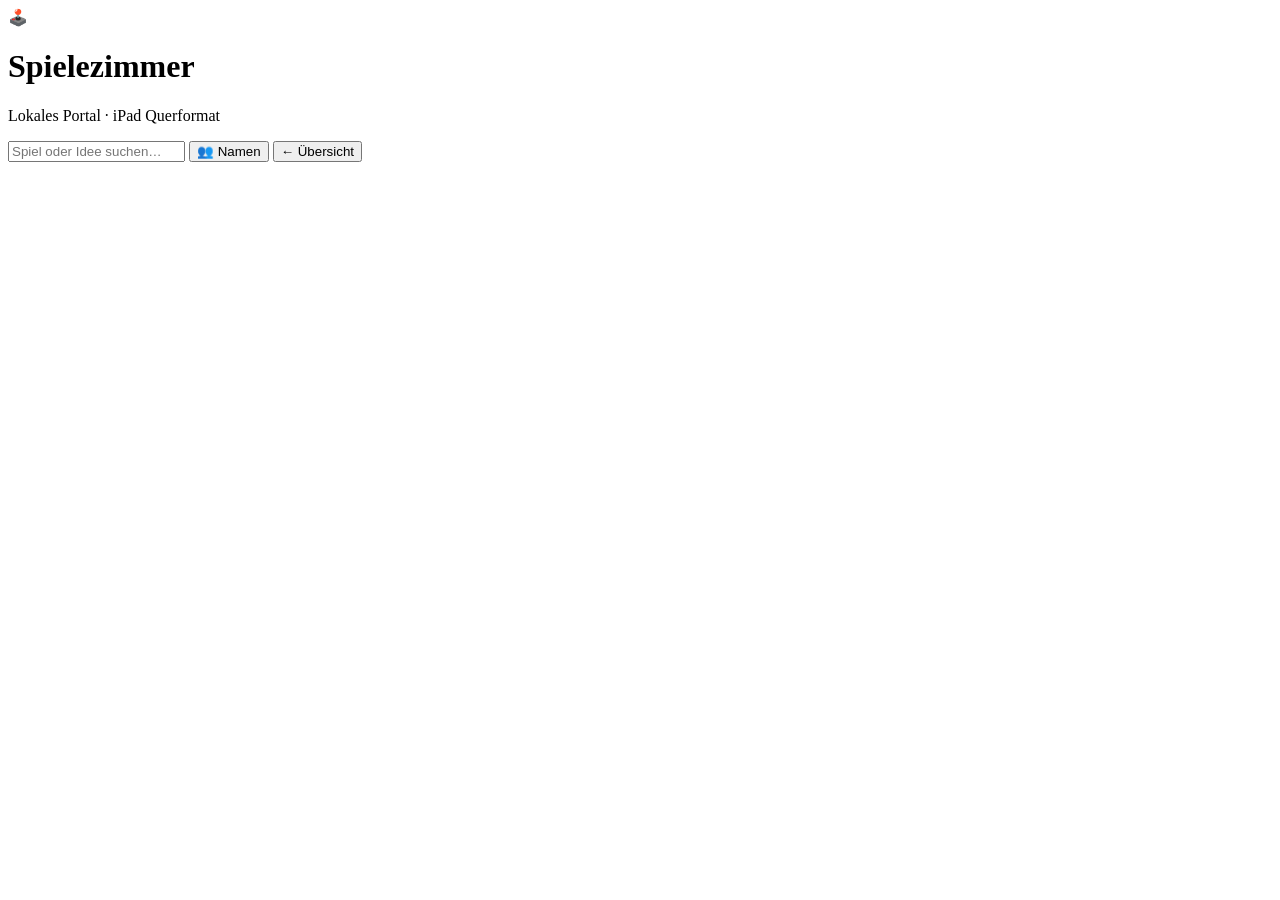
==== index.html @ 8e71883d "Add initial HTML structure for Spielezimmer" ====
<!DOCTYPE html>
<html lang="de">
<head>
  <meta charset="UTF-8" />
  <meta name="viewport" content="width=device-width, initial-scale=1.0, maximum-scale=1.0, user-scalable=no" />
  <meta name="apple-mobile-web-app-capable" content="yes" />
  <title>Spielezimmer</title>
  <link rel="stylesheet" href="css/shell.css?v=5" />
  <link rel="stylesheet" href="css/games.css?v=5" />
</head>
<body>
  <div id="portal" class="sz-portal">
    <header class="sz-topbar">
      <div class="sz-brand">
        <span class="sz-logo">🕹️</span>
        <div>
          <h1>Spielezimmer</h1>
          <p class="sz-sub">Lokales Portal · iPad Querformat</p>
        </div>
      </div>

      <div class="sz-controls">
        <input id="sz-search" class="sz-search" type="search" placeholder="Spiel oder Idee suchen…" autocomplete="off" />
        <button id="sz-players-btn" class="sz-btn sz-btn-ghost" type="button">👥 Namen</button>
        <button id="sz-back-btn" class="sz-btn sz-btn-primary hidden" type="button">← Übersicht</button>
      </div>
    </header>

    <nav id="sz-cats" class="sz-cats" aria-label="Kategorien"></nav>

    <main id="sz-main" class="sz-main">
      <section id="sz-grid" class="sz-grid"></section>
      <section id="sz-stage" class="sz-stage hidden"></section>
    </main>
  </div>

  <dialog id="sz-names-dialog" class="sz-dialog">
    <form method="dialog" class="sz-dialog-box">
      <h2>Mitspieler & Namen</h2>
      <label class="sz-field">
        <span>Spieler 1</span>
        <input id="sz-p1" type="text" maxlength="20" />
      </label>
      <label class="sz-field">
        <span>Spieler 2</span>
        <input id="sz-p2" type="text" maxlength="20" />
      </label>
      <label class="sz-field">
        <span>Gruppenliste (kommagetrennt, z. B. für das Orakel)</span>
        <textarea id="sz-group" rows="3" placeholder="Name 1, Name 2, Name 3, Name 4"></textarea>
      </label>
      <div class="sz-dialog-actions">
        <button id="sz-names-save" class="sz-btn sz-btn-primary" value="save">Speichern</button>
        <button class="sz-btn sz-btn-ghost" value="cancel">Schließen</button>
      </div>
    </form>
  </dialog>

  <script src="js/core.js?v=5"></script>
  <script src="js/shell.js?v=5"></script>
  <script src="js/games.js?v=5"></script>
</body>
</html>
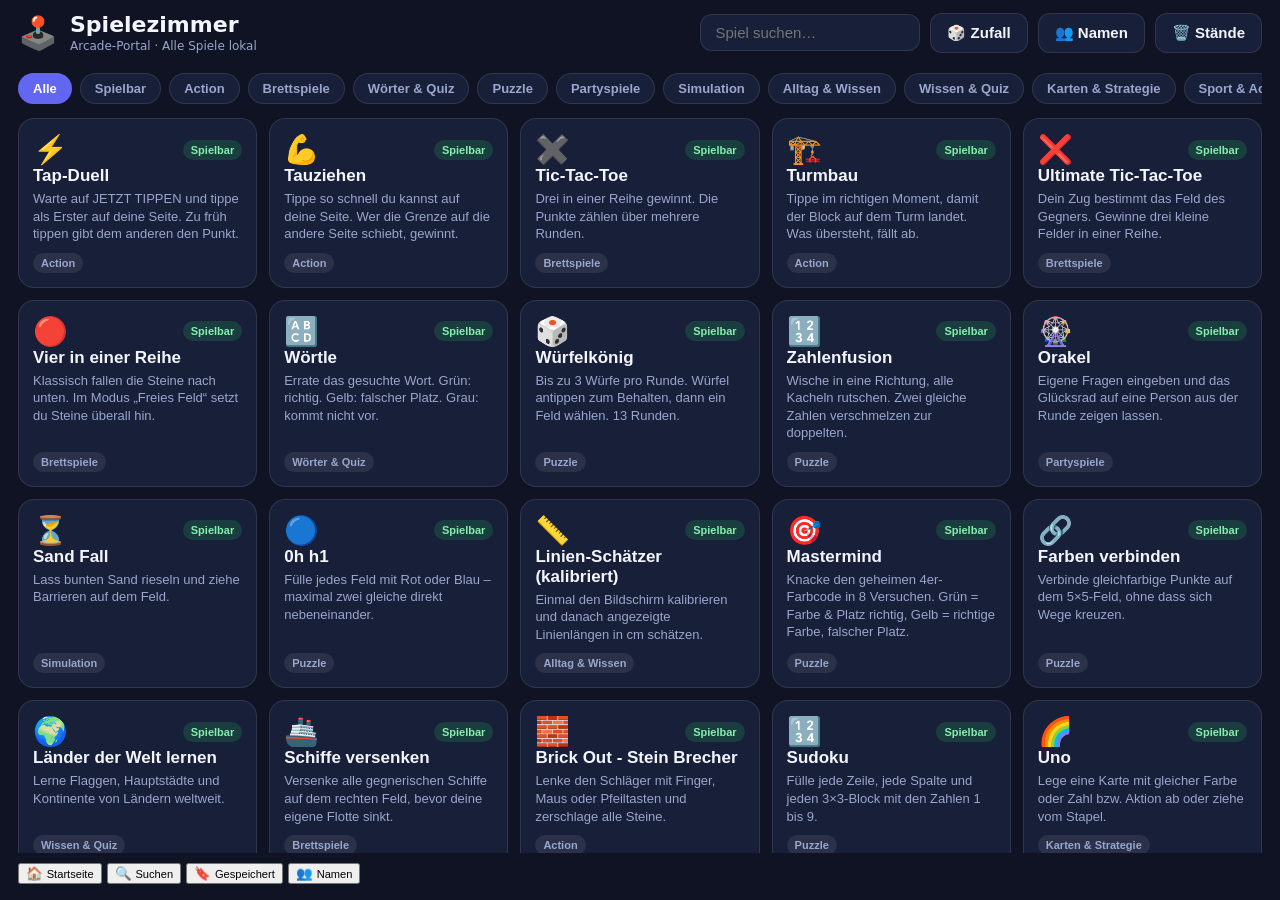
==== commit 2b476edc: "Update stylesheet and script version numbers" ====
--- a/index.html
+++ b/index.html
@@ -5,8 +5,8 @@
   <meta name="viewport" content="width=device-width, initial-scale=1.0, maximum-scale=1.0, user-scalable=no" />
   <meta name="apple-mobile-web-app-capable" content="yes" />
   <title>Spielezimmer</title>
-  <link rel="stylesheet" href="css/shell.css?v=5" />
-  <link rel="stylesheet" href="css/games.css?v=5" />
+  <link rel="stylesheet" href="css/shell.css?v=16" />
+  <link rel="stylesheet" href="css/games.css?v=16" />
 </head>
 <body>
   <div id="portal" class="sz-portal">
@@ -15,23 +15,45 @@
         <span class="sz-logo">🕹️</span>
         <div>
           <h1>Spielezimmer</h1>
-          <p class="sz-sub">Lokales Portal · iPad Querformat</p>
+          <p class="sz-sub">Arcade-Portal · Alle Spiele lokal</p>
         </div>
       </div>
 
       <div class="sz-controls">
-        <input id="sz-search" class="sz-search" type="search" placeholder="Spiel oder Idee suchen…" autocomplete="off" />
+        <input id="sz-search" class="sz-search" type="search" placeholder="Spiel suchen…" autocomplete="off" />
+        <button id="sz-random-btn" class="sz-btn sz-btn-ghost" type="button" title="Zufälliges Spiel starten">🎲 Zufall</button>
         <button id="sz-players-btn" class="sz-btn sz-btn-ghost" type="button">👥 Namen</button>
-        <button id="sz-back-btn" class="sz-btn sz-btn-primary hidden" type="button">← Übersicht</button>
+        <button id="sz-reset-saves-btn" class="sz-btn sz-btn-ghost" type="button" title="Gespeicherte Spielstände löschen">🗑️ Stände</button>
+        <button id="sz-back-btn" class="sz-btn sz-btn-primary hidden" type="button">← Startseite</button>
       </div>
     </header>
 
+    <section id="sz-banners" class="sz-banners" aria-label="Schnellfilter"></section>
     <nav id="sz-cats" class="sz-cats" aria-label="Kategorien"></nav>
 
     <main id="sz-main" class="sz-main">
       <section id="sz-grid" class="sz-grid"></section>
       <section id="sz-stage" class="sz-stage hidden"></section>
     </main>
+
+    <nav class="sz-bottom-nav" aria-label="Mobile Navigation">
+      <button id="sz-nav-home" class="sz-nav-item active" type="button">
+        <span>🏠</span>
+        <small>Startseite</small>
+      </button>
+      <button id="sz-nav-search" class="sz-nav-item" type="button">
+        <span>🔍</span>
+        <small>Suchen</small>
+      </button>
+      <button id="sz-nav-saved" class="sz-nav-item" type="button">
+        <span>🔖</span>
+        <small>Gespeichert</small>
+      </button>
+      <button id="sz-nav-players" class="sz-nav-item" type="button">
+        <span>👥</span>
+        <small>Namen</small>
+      </button>
+    </nav>
   </div>
 
   <dialog id="sz-names-dialog" class="sz-dialog">
@@ -46,8 +68,8 @@
         <input id="sz-p2" type="text" maxlength="20" />
       </label>
       <label class="sz-field">
-        <span>Gruppenliste (kommagetrennt, z. B. für das Orakel)</span>
-        <textarea id="sz-group" rows="3" placeholder="Name 1, Name 2, Name 3, Name 4"></textarea>
+        <span>Gruppenliste (kommagetrennt, z. B. für 2–4P-Partyspiele)</span>
+        <textarea id="sz-group" rows="3" placeholder="Spieler 1, Spieler 2, Spieler 3, Spieler 4"></textarea>
       </label>
       <div class="sz-dialog-actions">
         <button id="sz-names-save" class="sz-btn sz-btn-primary" value="save">Speichern</button>
@@ -56,8 +78,8 @@
     </form>
   </dialog>
 
-  <script src="js/core.js?v=5"></script>
-  <script src="js/shell.js?v=5"></script>
-  <script src="js/games.js?v=5"></script>
+  <script src="js/core.js?v=16"></script>
+  <script src="js/shell.js?v=16"></script>
+  <script src="js/games.js?v=16"></script>
 </body>
 </html>
--- a/css/shell.css
+++ b/css/shell.css
@@ -0,0 +1,299 @@
+:root {
+  --sz-bg: #0f1324;
+  --sz-surface: #181f38;
+  --sz-surface-2: #222b4d;
+  --sz-text: #f3f6ff;
+  --sz-muted: #9aa6cc;
+  --sz-accent: #6366f1;
+  --sz-accent-2: #22c55e;
+  --sz-border: rgba(255, 255, 255, 0.1);
+  --sz-p0: #ef4444;
+  --sz-p1: #3b82f6;
+  --sz-radius: 16px;
+}
+
+* {
+  box-sizing: border-box;
+  -webkit-tap-highlight-color: transparent;
+}
+
+html, body {
+  margin: 0;
+  padding: 0;
+  width: 100%;
+  height: 100%;
+  background: var(--sz-bg);
+  color: var(--sz-text);
+  font-family: ui-rounded, system-ui, -apple-system, BlinkMacSystemFont, "Segoe UI", sans-serif;
+  overscroll-behavior: none;
+  user-select: none;
+}
+
+.hidden {
+  display: none !important;
+}
+
+.sz-portal {
+  display: flex;
+  flex-direction: column;
+  height: 100dvh;
+  max-width: 1400px;
+  margin: 0 auto;
+  padding: 12px 18px 16px;
+  gap: 10px;
+}
+
+.sz-topbar {
+  display: flex;
+  align-items: center;
+  justify-content: space-between;
+  gap: 12px;
+  flex-wrap: wrap;
+}
+
+.sz-brand {
+  display: flex;
+  align-items: center;
+  gap: 12px;
+}
+
+.sz-logo {
+  font-size: 32px;
+  line-height: 1;
+}
+
+.sz-brand h1 {
+  margin: 0;
+  font-size: 22px;
+  font-weight: 800;
+}
+
+.sz-sub {
+  margin: 2px 0 0;
+  font-size: 12px;
+  color: var(--sz-muted);
+}
+
+.sz-controls {
+  display: flex;
+  align-items: center;
+  gap: 10px;
+  flex-wrap: wrap;
+}
+
+.sz-search {
+  background: var(--sz-surface);
+  color: var(--sz-text);
+  border: 1px solid var(--sz-border);
+  border-radius: 12px;
+  padding: 9px 14px;
+  font-size: 15px;
+  min-width: 220px;
+}
+
+.sz-btn {
+  border: 0;
+  border-radius: 12px;
+  padding: 10px 16px;
+  font-size: 15px;
+  font-weight: 700;
+  cursor: pointer;
+  color: var(--sz-text);
+  background: var(--sz-surface-2);
+  transition: transform 0.1s ease, opacity 0.15s ease;
+}
+
+.sz-btn:active {
+  transform: scale(0.97);
+}
+
+.sz-btn-primary {
+  background: var(--sz-accent);
+}
+
+.sz-btn-ghost {
+  background: var(--sz-surface);
+  border: 1px solid var(--sz-border);
+}
+
+.sz-cats {
+  display: flex;
+  gap: 8px;
+  overflow-x: auto;
+  padding-bottom: 4px;
+}
+
+.sz-chip {
+  border: 1px solid var(--sz-border);
+  background: var(--sz-surface);
+  color: var(--sz-muted);
+  border-radius: 999px;
+  padding: 7px 14px;
+  font-size: 13px;
+  font-weight: 700;
+  white-space: nowrap;
+  cursor: pointer;
+}
+
+.sz-chip.active {
+  background: var(--sz-accent);
+  color: #fff;
+  border-color: transparent;
+}
+
+.sz-main {
+  flex: 1;
+  min-height: 0;
+  overflow: auto;
+}
+
+.sz-grid {
+  display: grid;
+  grid-template-columns: repeat(auto-fill, minmax(220px, 1fr));
+  gap: 12px;
+  padding-bottom: 24px;
+}
+
+.sz-card {
+  display: flex;
+  flex-direction: column;
+  justify-content: space-between;
+  gap: 10px;
+  background: var(--sz-surface);
+  border: 1px solid var(--sz-border);
+  border-radius: var(--sz-radius);
+  padding: 14px;
+  text-align: left;
+  cursor: pointer;
+  color: inherit;
+  transition: transform 0.12s ease, border-color 0.15s ease;
+}
+
+.sz-card:active {
+  transform: scale(0.98);
+}
+
+.sz-card-top {
+  display: flex;
+  align-items: center;
+  justify-content: space-between;
+  gap: 8px;
+}
+
+.sz-card-icon {
+  font-size: 28px;
+}
+
+.sz-badge {
+  font-size: 11px;
+  font-weight: 700;
+  padding: 4px 8px;
+  border-radius: 999px;
+  background: rgba(255, 255, 255, 0.08);
+  color: var(--sz-muted);
+}
+
+.sz-badge-ready {
+  background: rgba(34, 197, 94, 0.18);
+  color: #86efac;
+}
+
+.sz-card-title {
+  margin: 0;
+  font-size: 17px;
+  font-weight: 800;
+}
+
+.sz-card-desc {
+  margin: 4px 0 0;
+  font-size: 13px;
+  color: var(--sz-muted);
+  line-height: 1.35;
+}
+
+.sz-stage {
+  height: 100%;
+  display: flex;
+  flex-direction: column;
+  gap: 10px;
+}
+
+.sz-game-bar {
+  display: flex;
+  align-items: center;
+  justify-content: space-between;
+  gap: 12px;
+  background: var(--sz-surface);
+  border: 1px solid var(--sz-border);
+  border-radius: 14px;
+  padding: 10px 14px;
+  font-weight: 700;
+}
+
+.sz-game-body {
+  flex: 1;
+  min-height: 0;
+  display: flex;
+  align-items: center;
+  justify-content: center;
+  background: var(--sz-surface);
+  border: 1px solid var(--sz-border);
+  border-radius: var(--sz-radius);
+  padding: 14px;
+  overflow: auto;
+}
+
+.sz-dialog {
+  border: 0;
+  border-radius: 18px;
+  background: transparent;
+  padding: 0;
+  color: var(--sz-text);
+  max-width: 440px;
+  width: 92vw;
+}
+
+.sz-dialog::backdrop {
+  background: rgba(5, 8, 20, 0.72);
+}
+
+.sz-dialog-box {
+  background: var(--sz-surface);
+  border: 1px solid var(--sz-border);
+  border-radius: 18px;
+  padding: 20px;
+  display: flex;
+  flex-direction: column;
+  gap: 12px;
+}
+
+.sz-dialog-box h2 {
+  margin: 0;
+  font-size: 19px;
+}
+
+.sz-field {
+  display: flex;
+  flex-direction: column;
+  gap: 6px;
+  font-size: 13px;
+  color: var(--sz-muted);
+}
+
+.sz-field input,
+.sz-field textarea {
+  background: var(--sz-bg);
+  color: var(--sz-text);
+  border: 1px solid var(--sz-border);
+  border-radius: 10px;
+  padding: 9px 12px;
+  font-size: 15px;
+  font-family: inherit;
+}
+
+.sz-dialog-actions {
+  display: flex;
+  justify-content: flex-end;
+  gap: 10px;
+  margin-top: 6px;
+}
--- a/css/games.css
+++ b/css/games.css
@@ -0,0 +1,505 @@
+/* Optionen-Leiste innerhalb eines Moduls */
+.sz-opts {
+  display: flex;
+  flex-wrap: wrap;
+  gap: 8px 14px;
+  align-items: center;
+  justify-content: center;
+  margin-bottom: 10px;
+}
+.sz-opt-group {
+  display: inline-flex;
+  align-items: center;
+  gap: 6px;
+  background: var(--sz-surface-2);
+  border: 1px solid var(--sz-border);
+  border-radius: 10px;
+  padding: 5px 10px;
+  font-size: 13px;
+}
+.sz-opt-group select {
+  background: var(--sz-bg);
+  color: var(--sz-text);
+  border: 1px solid var(--sz-border);
+  border-radius: 8px;
+  padding: 4px 8px;
+  font-size: 13px;
+  font-weight: 700;
+}
+
+/* Duel / Tap-Duell / Tauziehen */
+.sz-duel {
+  display: flex;
+  width: 100%;
+  height: 100%;
+  min-height: 290px;
+  border-radius: 14px;
+  overflow: hidden;
+  gap: 6px;
+  touch-action: manipulation;
+}
+.sz-duel.v {
+  flex-direction: column;
+}
+.sz-zone {
+  flex: 1 1 0;
+  border: 0;
+  color: #fff;
+  display: flex;
+  flex-direction: column;
+  align-items: center;
+  justify-content: center;
+  gap: 8px;
+  cursor: pointer;
+  font-family: inherit;
+  transition: flex-basis 0.06s linear;
+  padding: 12px;
+}
+.sz-zone .sz-big {
+  font-size: clamp(34px, 7vw, 64px);
+  font-weight: 900;
+  line-height: 1.05;
+}
+
+/* Tic-Tac-Toe */
+.sz-tt {
+  display: grid;
+  grid-template-columns: repeat(3, 1fr);
+  gap: 8px;
+  width: min(100%, 420px);
+  margin: 0 auto;
+}
+.sz-tc {
+  aspect-ratio: 1;
+  background: var(--sz-surface-2);
+  border: 1px solid var(--sz-border);
+  border-radius: 16px;
+  font-size: clamp(36px, 8vw, 72px);
+  font-weight: 900;
+  padding: 0;
+  line-height: 1;
+  cursor: pointer;
+}
+.sz-tc.win {
+  background: #eab308;
+  color: #111827 !important;
+}
+
+/* Turmbau */
+.sz-stack-cv {
+  max-width: 100%;
+  max-height: 100%;
+  border-radius: 12px;
+  touch-action: none;
+  background: #0f172a;
+}
+
+/* Ultimate Tic-Tac-Toe */
+.sz-ut {
+  display: grid;
+  grid-template-columns: repeat(3, 1fr);
+  gap: 10px;
+  width: min(100%, 520px);
+  margin: 0 auto;
+}
+.sz-sb {
+  aspect-ratio: 1;
+  display: grid;
+  grid-template-columns: repeat(3, 1fr);
+  gap: 3px;
+  padding: 5px;
+  border-radius: 12px;
+  background: var(--sz-surface-2);
+  border: 2px solid transparent;
+}
+.sz-sb.act {
+  border-color: #38bdf8;
+}
+.sz-sb em {
+  grid-column: 1 / -1;
+  display: grid;
+  place-items: center;
+  font-style: normal;
+  font-size: clamp(36px, 7vw, 64px);
+  font-weight: 900;
+}
+.sz-uc {
+  border: 0;
+  border-radius: 6px;
+  background: rgba(255, 255, 255, 0.08);
+  font-size: clamp(14px, 2.5vw, 22px);
+  font-weight: 800;
+  cursor: pointer;
+  padding: 0;
+}
+
+/* Vier in einer Reihe */
+.sz-c4 {
+  position: relative;
+  display: flex;
+  gap: 6px;
+  background: #2563eb;
+  padding: 10px;
+  border-radius: 16px;
+  width: min(100%, 500px);
+  aspect-ratio: 7 / 6;
+  margin: 0 auto;
+  overflow: hidden;
+}
+.sz-col {
+  flex: 1;
+  display: flex;
+  flex-direction: column;
+  gap: 6px;
+  background: none;
+  border: 0;
+  padding: 0;
+  cursor: pointer;
+}
+.sz-cell {
+  flex: 1;
+  width: 100%;
+  border-radius: 50%;
+  background: var(--sz-bg);
+  display: block;
+}
+
+/* Wörtle */
+.sz-wg {
+  display: grid;
+  gap: 6px;
+  margin: 6px 0;
+}
+.sz-wr {
+  display: flex;
+  gap: 6px;
+  justify-content: center;
+}
+.sz-wc {
+  width: clamp(36px, 6vw, 52px);
+  height: clamp(36px, 6vw, 52px);
+  display: grid;
+  place-items: center;
+  border: 2px solid var(--sz-border);
+  border-radius: 8px;
+  font-size: clamp(18px, 3vw, 26px);
+  font-weight: 900;
+}
+.sz-wc.g, .sz-wkb.g { background: #22a55b; border-color: #22a55b; color: #fff; }
+.sz-wc.y, .sz-wkb.y { background: #c99a14; border-color: #c99a14; color: #fff; }
+.sz-wc.a, .sz-wkb.a { background: #3b3558; border-color: #3b3558; color: #cbd5e1; }
+.sz-wk {
+  display: grid;
+  gap: 6px;
+  margin-top: 8px;
+}
+.sz-wkb {
+  min-width: clamp(28px, 5.5vw, 42px);
+  height: 42px;
+  background: #2c2455;
+  color: #fff;
+  border: 0;
+  border-radius: 8px;
+  padding: 0 6px;
+  font-weight: 800;
+  cursor: pointer;
+}
+.sz-wc.flip {
+  animation: sz-wflip 0.5s ease both;
+}
+@keyframes sz-wflip {
+  0% { transform: rotateX(90deg); }
+  100% { transform: none; }
+}
+
+/* Würfelkönig */
+.sz-kn {
+  display: grid;
+  grid-template-columns: minmax(220px, 1fr) minmax(260px, 1.4fr);
+  gap: 16px;
+  width: 100%;
+  max-width: 860px;
+  align-items: start;
+}
+.sz-kd {
+  display: flex;
+  flex-direction: column;
+  align-items: center;
+  gap: 10px;
+  background: var(--sz-surface-2);
+  padding: 14px;
+  border-radius: 14px;
+}
+.sz-dice {
+  display: flex;
+  gap: 8px;
+  flex-wrap: wrap;
+  justify-content: center;
+}
+.sz-dc {
+  width: 50px;
+  height: 50px;
+  border-radius: 12px;
+  border: 2px solid transparent;
+  background: #fff;
+  color: #111827;
+  font-size: 32px;
+  line-height: 1;
+  cursor: pointer;
+  display: grid;
+  place-items: center;
+}
+.sz-dc.h {
+  border-color: #22c55e;
+  background: #dcfce7;
+}
+.sz-dc.roll {
+  animation: sz-droll 0.12s linear infinite;
+}
+@keyframes sz-droll {
+  0% { transform: rotate(-14deg) translateY(-4px); }
+  50% { transform: rotate(12deg) translateY(3px); }
+  100% { transform: rotate(-14deg) translateY(-4px); }
+}
+.sz-kt {
+  width: 100%;
+  border-collapse: collapse;
+  font-size: 13px;
+}
+.sz-kt th, .sz-kt td {
+  border: 1px solid var(--sz-border);
+  padding: 6px 8px;
+  text-align: center;
+}
+.sz-kt td:first-child {
+  text-align: left;
+  font-weight: 600;
+}
+.sz-kt td.pk {
+  background: rgba(99, 102, 241, 0.25);
+  cursor: pointer;
+  font-weight: 800;
+}
+
+/* Zahlenfusion */
+.sz-g48 {
+  position: relative;
+  display: grid;
+  width: min(100%, 400px);
+  aspect-ratio: 1;
+  background: #2a2358;
+  border-radius: 14px;
+  margin: 0 auto;
+  touch-action: none;
+}
+.sz-tb {
+  margin: 4px;
+  background: #3a3070;
+  border-radius: 10px;
+}
+.sz-tl {
+  position: absolute;
+  left: 0;
+  top: 0;
+  transition: transform 0.12s ease;
+  pointer-events: none;
+}
+.sz-tl i {
+  position: absolute;
+  inset: 4px;
+  border-radius: 10px;
+  display: grid;
+  place-items: center;
+  font-style: normal;
+  font-weight: 900;
+}
+.sz-tl.new i, .sz-tl.mg i {
+  animation: sz-pop2 0.2s ease;
+}
+@keyframes sz-pop2 {
+  from { transform: scale(0.5); }
+  60% { transform: scale(1.12); }
+}
+
+/* Mastermind */
+.sz-mm {
+  display: flex;
+  flex-direction: column;
+  gap: 12px;
+  width: 100%;
+  max-width: 520px;
+}
+.sz-mm-row {
+  display: flex;
+  align-items: center;
+  justify-content: space-between;
+  gap: 10px;
+  background: var(--sz-surface-2);
+  padding: 8px 12px;
+  border-radius: 12px;
+}
+.sz-mm-pegs {
+  display: flex;
+  gap: 8px;
+}
+.sz-peg {
+  width: 34px;
+  height: 34px;
+  border-radius: 50%;
+  border: 2px solid rgba(255, 255, 255, 0.2);
+  background: var(--sz-bg);
+  cursor: pointer;
+}
+.sz-mm-hints {
+  display: grid;
+  grid-template-columns: repeat(2, 12px);
+  gap: 5px;
+}
+.sz-hint-dot {
+  width: 12px;
+  height: 12px;
+  border-radius: 50%;
+  background: rgba(255, 255, 255, 0.14);
+}
+.sz-hint-dot.exact { background: #22c55e; }
+.sz-hint-dot.near { background: #eab308; }
+
+/* Farben verbinden */
+.sz-fn-grid {
+  display: grid;
+  grid-template-columns: repeat(5, 56px);
+  gap: 6px;
+  touch-action: none;
+}
+.sz-fn-cell {
+  width: 56px;
+  height: 56px;
+  border-radius: 12px;
+  background: var(--sz-surface-2);
+  border: 2px solid var(--sz-border);
+  display: grid;
+  place-items: center;
+  cursor: pointer;
+}
+.sz-fn-dot {
+  width: 28px;
+  height: 28px;
+  border-radius: 50%;
+}
+
+/* Schiffe versenken */
+.sz-bs-wrap {
+  display: grid;
+  grid-template-columns: repeat(2, minmax(220px, 1fr));
+  gap: 18px;
+  width: 100%;
+  max-width: 760px;
+}
+.sz-bs-grid {
+  display: grid;
+  grid-template-columns: repeat(6, 1fr);
+  gap: 5px;
+  aspect-ratio: 1;
+}
+.sz-bs-cell {
+  border: 1px solid var(--sz-border);
+  border-radius: 8px;
+  background: #132238;
+  color: #fff;
+  font-weight: 800;
+  font-size: 15px;
+  cursor: pointer;
+}
+.sz-bs-cell.ship { background: #334155; }
+.sz-bs-cell.hit { background: #dc2626; }
+.sz-bs-cell.miss { background: #1e293b; color: #64748b; }
+
+/* Brick Out - Stein Brecher */
+.sz-brk-cv {
+  max-width: 100%;
+  max-height: 100%;
+  border-radius: 12px;
+  touch-action: none;
+  background: #0b1120;
+}
+
+/* Sudoku */
+.sz-sd-wrap {
+  display: flex;
+  flex-direction: column;
+  align-items: center;
+  gap: 12px;
+}
+.sz-sd-grid {
+  display: grid;
+  grid-template-columns: repeat(9, minmax(30px, 42px));
+  gap: 3px;
+  background: var(--sz-border);
+  padding: 6px;
+  border-radius: 12px;
+}
+.sz-sd-cell {
+  aspect-ratio: 1;
+  border: 0;
+  border-radius: 6px;
+  background: var(--sz-surface-2);
+  color: var(--sz-text);
+  font-size: 17px;
+  font-weight: 800;
+  cursor: pointer;
+  padding: 0;
+}
+.sz-sd-cell.fixed {
+  background: #2b365e;
+  color: #cbd5e1;
+}
+.sz-sd-cell.sel {
+  outline: 2px solid #38bdf8;
+}
+.sz-sd-cell.bad {
+  background: rgba(239, 68, 68, 0.28);
+}
+.sz-sd-numpad {
+  display: flex;
+  gap: 6px;
+  flex-wrap: wrap;
+  justify-content: center;
+}
+
+/* Uno */
+.sz-uno {
+  display: flex;
+  flex-direction: column;
+  align-items: center;
+  gap: 14px;
+  width: 100%;
+  max-width: 720px;
+}
+.sz-uno-table {
+  display: flex;
+  align-items: center;
+  justify-content: center;
+  gap: 24px;
+  flex-wrap: wrap;
+}
+.sz-uno-card {
+  min-width: 68px;
+  height: 98px;
+  border-radius: 12px;
+  border: 2px solid rgba(255, 255, 255, 0.35);
+  color: #fff;
+  font-weight: 900;
+  font-size: 18px;
+  display: flex;
+  flex-direction: column;
+  align-items: center;
+  justify-content: center;
+  padding: 6px;
+  cursor: pointer;
+}
+.sz-uno-hand {
+  display: flex;
+  gap: 8px;
+  flex-wrap: wrap;
+  justify-content: center;
+}
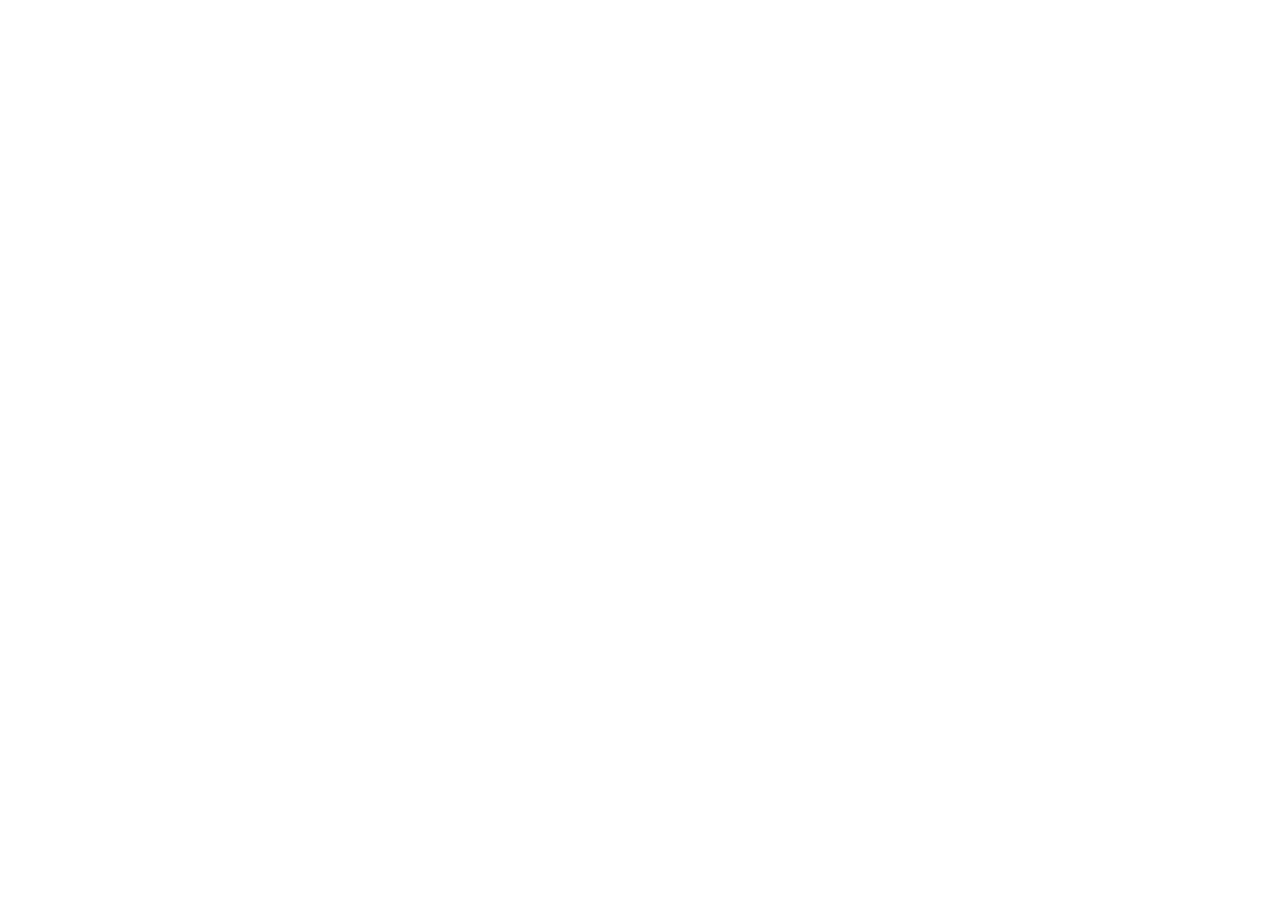
==== commit 6f7a58d9: "Refactor index.html for improved standards Updated HTML structure and meta tags for better compatibi" ====
--- a/index.html
+++ b/index.html
@@ -1,85 +1,17 @@
-<!DOCTYPE html>
+<!doctype html>
 <html lang="de">
 <head>
-  <meta charset="UTF-8" />
-  <meta name="viewport" content="width=device-width, initial-scale=1.0, maximum-scale=1.0, user-scalable=no" />
-  <meta name="apple-mobile-web-app-capable" content="yes" />
+  <meta charset="utf-8" />
+  <meta name="viewport" content="width=device-width, initial-scale=1, viewport-fit=cover" />
   <title>Spielezimmer</title>
-  <link rel="stylesheet" href="css/shell.css?v=16" />
-  <link rel="stylesheet" href="css/games.css?v=16" />
+  <link rel="stylesheet" href="css/style.css" />
+  <link rel="stylesheet" href="css/games.css" />
 </head>
 <body>
-  <div id="portal" class="sz-portal">
-    <header class="sz-topbar">
-      <div class="sz-brand">
-        <span class="sz-logo">🕹️</span>
-        <div>
-          <h1>Spielezimmer</h1>
-          <p class="sz-sub">Arcade-Portal · Alle Spiele lokal</p>
-        </div>
-      </div>
+  <div id="sz-app"></div>
 
-      <div class="sz-controls">
-        <input id="sz-search" class="sz-search" type="search" placeholder="Spiel suchen…" autocomplete="off" />
-        <button id="sz-random-btn" class="sz-btn sz-btn-ghost" type="button" title="Zufälliges Spiel starten">🎲 Zufall</button>
-        <button id="sz-players-btn" class="sz-btn sz-btn-ghost" type="button">👥 Namen</button>
-        <button id="sz-reset-saves-btn" class="sz-btn sz-btn-ghost" type="button" title="Gespeicherte Spielstände löschen">🗑️ Stände</button>
-        <button id="sz-back-btn" class="sz-btn sz-btn-primary hidden" type="button">← Startseite</button>
-      </div>
-    </header>
-
-    <section id="sz-banners" class="sz-banners" aria-label="Schnellfilter"></section>
-    <nav id="sz-cats" class="sz-cats" aria-label="Kategorien"></nav>
-
-    <main id="sz-main" class="sz-main">
-      <section id="sz-grid" class="sz-grid"></section>
-      <section id="sz-stage" class="sz-stage hidden"></section>
-    </main>
-
-    <nav class="sz-bottom-nav" aria-label="Mobile Navigation">
-      <button id="sz-nav-home" class="sz-nav-item active" type="button">
-        <span>🏠</span>
-        <small>Startseite</small>
-      </button>
-      <button id="sz-nav-search" class="sz-nav-item" type="button">
-        <span>🔍</span>
-        <small>Suchen</small>
-      </button>
-      <button id="sz-nav-saved" class="sz-nav-item" type="button">
-        <span>🔖</span>
-        <small>Gespeichert</small>
-      </button>
-      <button id="sz-nav-players" class="sz-nav-item" type="button">
-        <span>👥</span>
-        <small>Namen</small>
-      </button>
-    </nav>
-  </div>
-
-  <dialog id="sz-names-dialog" class="sz-dialog">
-    <form method="dialog" class="sz-dialog-box">
-      <h2>Mitspieler & Namen</h2>
-      <label class="sz-field">
-        <span>Spieler 1</span>
-        <input id="sz-p1" type="text" maxlength="20" />
-      </label>
-      <label class="sz-field">
-        <span>Spieler 2</span>
-        <input id="sz-p2" type="text" maxlength="20" />
-      </label>
-      <label class="sz-field">
-        <span>Gruppenliste (kommagetrennt, z. B. für 2–4P-Partyspiele)</span>
-        <textarea id="sz-group" rows="3" placeholder="Spieler 1, Spieler 2, Spieler 3, Spieler 4"></textarea>
-      </label>
-      <div class="sz-dialog-actions">
-        <button id="sz-names-save" class="sz-btn sz-btn-primary" value="save">Speichern</button>
-        <button class="sz-btn sz-btn-ghost" value="cancel">Schließen</button>
-      </div>
-    </form>
-  </dialog>
-
-  <script src="js/core.js?v=16"></script>
-  <script src="js/shell.js?v=16"></script>
-  <script src="js/games.js?v=16"></script>
+  <script src="js/core.js"></script>
+  <script src="js/shell.js"></script>
+  <script src="js/games.js"></script>
 </body>
 </html>
--- a/css/games.css
+++ b/css/games.css
@@ -1,505 +1,382 @@
-/* Optionen-Leiste innerhalb eines Moduls */
-.sz-opts {
-  display: flex;
-  flex-wrap: wrap;
-  gap: 8px 14px;
-  align-items: center;
-  justify-content: center;
-  margin-bottom: 10px;
-}
-.sz-opt-group {
-  display: inline-flex;
+/* ==========================================
+   SPIELEZIMMER – OPTIMIERTE STYLESHEET-BAUSTEINE
+   ========================================== */
+
+/* Touch-Präzision & Fokus-Ringe */
+.sz-btn,
+.sz-mode-chip,
+.sz-tip-btn,
+.sz-fav-btn,
+.sz-pbk-btn {
+  touch-action: manipulation;
+  -webkit-tap-highlight-color: transparent;
+  user-select: none;
+}
+
+button:focus-visible,
+input:focus-visible,
+[role="button"]:focus-visible {
+  outline: 3px solid #38bdf8;
+  outline-offset: 2px;
+}
+
+/* Modus- & Schwierigkeitsleiste */
+.sz-mode-bar {
+  width: 100%;
+  display: flex;
+  flex-wrap: wrap;
+  align-items: center;
+  justify-content: space-between;
+  gap: 8px;
+  padding: 10px 12px;
+  border-radius: 15px;
+  background: rgba(15, 23, 42, 0.82);
+  border: 1px solid rgba(148, 163, 184, 0.22);
+}
+
+.sz-mode-group {
+  display: flex;
+  flex-wrap: wrap;
   align-items: center;
   gap: 6px;
-  background: var(--sz-surface-2);
-  border: 1px solid var(--sz-border);
-  border-radius: 10px;
-  padding: 5px 10px;
-  font-size: 13px;
-}
-.sz-opt-group select {
-  background: var(--sz-bg);
-  color: var(--sz-text);
-  border: 1px solid var(--sz-border);
-  border-radius: 8px;
-  padding: 4px 8px;
+}
+
+.sz-mode-chip {
+  padding: 6px 11px;
+  border-radius: 999px;
+  border: 1px solid rgba(148, 163, 184, 0.3);
+  background: rgba(30, 41, 59, 0.85);
+  color: #cbd5e1;
+  font-size: 12px;
+  font-weight: 800;
+  cursor: pointer;
+  transition: transform 140ms ease,
+              background 140ms ease,
+              border-color 140ms ease,
+              color 140ms ease;
+}
+
+.sz-mode-chip:hover:not(:disabled) {
+  border-color: #38bdf8;
+  color: #f8fafc;
+}
+
+.sz-mode-chip.active {
+  background: linear-gradient(135deg, #0284c7 0%, #2563eb 100%);
+  border-color: #7dd3fc;
+  color: #ffffff;
+  box-shadow: 0 4px 12px rgba(37, 99, 235, 0.35);
+}
+
+.sz-mode-chip.zen.active {
+  background: linear-gradient(135deg, #0d9488 0%, #15803d 100%);
+  border-color: #6ee7b7;
+  color: #ffffff;
+}
+
+.sz-zen-pill {
+  border-color: rgba(110, 231, 183, 0.45);
+  color: #a7f3d0;
+  background: rgba(6, 78, 59, 0.45);
+}
+
+/* Glatte Time-Bar */
+.sz-tbar-track {
+  width: 100%;
+  height: 8px;
+  border-radius: 999px;
+  background: rgba(15, 23, 42, 0.92);
+  border: 1px solid rgba(255, 255, 255, 0.1);
+  overflow: hidden;
+}
+
+.sz-tbar-fill {
+  height: 100%;
+  width: 100%;
+  transform-origin: left center;
+  border-radius: 999px;
+  background: linear-gradient(90deg, #38bdf8 0%, #4ade80 100%);
+  transition: background 180ms ease;
+}
+
+.sz-tbar-fill.urgent {
+  background: linear-gradient(90deg, #f59e0b 0%, #ef4444 100%);
+}
+
+/* Pause- & Ergebnis-Overlay */
+@keyframes szOverlayIn {
+  0% {
+    opacity: 0;
+    transform: translateY(8px) scale(0.96);
+  }
+  100% {
+    opacity: 1;
+    transform: translateY(0) scale(1);
+  }
+}
+
+.sz-pause-box,
+.sz-result-overlay {
+  width: 100%;
+  padding: 16px 14px;
+  border-radius: 18px;
+  background: rgba(9, 14, 28, 0.95);
+  border: 1px solid rgba(125, 211, 252, 0.28);
+  box-shadow: 0 14px 30px rgba(0, 0, 0, 0.52);
+  display: flex;
+  flex-direction: column;
+  align-items: center;
+  gap: 8px;
+  text-align: center;
+  animation: szOverlayIn 200ms cubic-bezier(0.22, 1, 0.36, 1) both;
+}
+
+.sz-pause-box {
+  border-color: rgba(250, 204, 21, 0.35);
+}
+
+.sz-pause-title {
+  font-size: 18px;
+  font-weight: 900;
+  color: #fde047;
+}
+
+.sz-pause-sub,
+.sz-result-meta {
   font-size: 13px;
   font-weight: 700;
-}
-
-/* Duel / Tap-Duell / Tauziehen */
-.sz-duel {
-  display: flex;
-  width: 100%;
-  height: 100%;
-  min-height: 290px;
-  border-radius: 14px;
-  overflow: hidden;
+  color: #94a3b8;
+}
+
+.sz-result-badge {
+  display: inline-flex;
+  align-items: center;
   gap: 6px;
-  touch-action: manipulation;
-}
-.sz-duel.v {
-  flex-direction: column;
-}
-.sz-zone {
-  flex: 1 1 0;
-  border: 0;
-  color: #fff;
-  display: flex;
-  flex-direction: column;
+  padding: 4px 10px;
+  border-radius: 999px;
+  font-size: 12px;
+  font-weight: 900;
+  background: rgba(250, 204, 21, 0.18);
+  border: 1px solid rgba(250, 204, 21, 0.45);
+  color: #fde047;
+}
+
+.sz-result-score {
+  font-size: clamp(24px, 6vw, 34px);
+  font-weight: 900;
+  color: #f8fafc;
+}
+
+.sz-result-actions {
+  display: flex;
+  flex-wrap: wrap;
   align-items: center;
   justify-content: center;
   gap: 8px;
-  cursor: pointer;
-  font-family: inherit;
-  transition: flex-basis 0.06s linear;
-  padding: 12px;
-}
-.sz-zone .sz-big {
-  font-size: clamp(34px, 7vw, 64px);
-  font-weight: 900;
-  line-height: 1.05;
-}
-
-/* Tic-Tac-Toe */
-.sz-tt {
-  display: grid;
-  grid-template-columns: repeat(3, 1fr);
-  gap: 8px;
-  width: min(100%, 420px);
-  margin: 0 auto;
-}
-.sz-tc {
-  aspect-ratio: 1;
-  background: var(--sz-surface-2);
-  border: 1px solid var(--sz-border);
-  border-radius: 16px;
-  font-size: clamp(36px, 8vw, 72px);
-  font-weight: 900;
-  padding: 0;
-  line-height: 1;
-  cursor: pointer;
-}
-.sz-tc.win {
-  background: #eab308;
-  color: #111827 !important;
-}
-
-/* Turmbau */
-.sz-stack-cv {
-  max-width: 100%;
-  max-height: 100%;
-  border-radius: 12px;
-  touch-action: none;
-  background: #0f172a;
-}
-
-/* Ultimate Tic-Tac-Toe */
-.sz-ut {
-  display: grid;
-  grid-template-columns: repeat(3, 1fr);
+  margin-top: 4px;
+}
+
+/* Lern-Leiste & Tipp-Button */
+.sz-learn-bar {
+  width: 100%;
+  display: flex;
+  align-items: center;
+  justify-content: space-between;
   gap: 10px;
-  width: min(100%, 520px);
-  margin: 0 auto;
-}
-.sz-sb {
-  aspect-ratio: 1;
-  display: grid;
-  grid-template-columns: repeat(3, 1fr);
-  gap: 3px;
-  padding: 5px;
-  border-radius: 12px;
-  background: var(--sz-surface-2);
-  border: 2px solid transparent;
-}
-.sz-sb.act {
-  border-color: #38bdf8;
-}
-.sz-sb em {
-  grid-column: 1 / -1;
-  display: grid;
-  place-items: center;
-  font-style: normal;
-  font-size: clamp(36px, 7vw, 64px);
-  font-weight: 900;
-}
-.sz-uc {
-  border: 0;
-  border-radius: 6px;
-  background: rgba(255, 255, 255, 0.08);
-  font-size: clamp(14px, 2.5vw, 22px);
+  padding: 10px 12px;
+  border-radius: 14px;
+  background: rgba(15, 23, 42, 0.86);
+  border: 1px solid rgba(148, 163, 184, 0.24);
+}
+
+.sz-learn-text {
+  flex: 1;
+  min-width: 0;
+  font-size: 13px;
+  font-weight: 700;
+  line-height: 1.35;
+  color: #e2e8f0;
+}
+
+.sz-learn-text.is-good {
+  color: #86efac;
+}
+
+.sz-learn-text.is-learn {
+  color: #fde68a;
+}
+
+.sz-tip-btn {
+  flex-shrink: 0;
+  padding: 6px 11px;
+  border-radius: 999px;
+  border: 1px solid rgba(250, 204, 21, 0.42);
+  background: rgba(113, 63, 18, 0.35);
+  color: #fef08a;
+  font-size: 12px;
   font-weight: 800;
   cursor: pointer;
-  padding: 0;
-}
-
-/* Vier in einer Reihe */
-.sz-c4 {
-  position: relative;
-  display: flex;
-  gap: 6px;
-  background: #2563eb;
-  padding: 10px;
-  border-radius: 16px;
-  width: min(100%, 500px);
-  aspect-ratio: 7 / 6;
-  margin: 0 auto;
-  overflow: hidden;
-}
-.sz-col {
-  flex: 1;
-  display: flex;
-  flex-direction: column;
-  gap: 6px;
-  background: none;
-  border: 0;
-  padding: 0;
-  cursor: pointer;
-}
-.sz-cell {
-  flex: 1;
-  width: 100%;
-  border-radius: 50%;
-  background: var(--sz-bg);
-  display: block;
-}
-
-/* Wörtle */
-.sz-wg {
-  display: grid;
-  gap: 6px;
-  margin: 6px 0;
-}
-.sz-wr {
-  display: flex;
-  gap: 6px;
-  justify-content: center;
-}
-.sz-wc {
-  width: clamp(36px, 6vw, 52px);
-  height: clamp(36px, 6vw, 52px);
-  display: grid;
-  place-items: center;
-  border: 2px solid var(--sz-border);
-  border-radius: 8px;
-  font-size: clamp(18px, 3vw, 26px);
-  font-weight: 900;
-}
-.sz-wc.g, .sz-wkb.g { background: #22a55b; border-color: #22a55b; color: #fff; }
-.sz-wc.y, .sz-wkb.y { background: #c99a14; border-color: #c99a14; color: #fff; }
-.sz-wc.a, .sz-wkb.a { background: #3b3558; border-color: #3b3558; color: #cbd5e1; }
-.sz-wk {
-  display: grid;
-  gap: 6px;
-  margin-top: 8px;
-}
-.sz-wkb {
-  min-width: clamp(28px, 5.5vw, 42px);
-  height: 42px;
-  background: #2c2455;
-  color: #fff;
-  border: 0;
-  border-radius: 8px;
-  padding: 0 6px;
-  font-weight: 800;
-  cursor: pointer;
-}
-.sz-wc.flip {
-  animation: sz-wflip 0.5s ease both;
-}
-@keyframes sz-wflip {
-  0% { transform: rotateX(90deg); }
-  100% { transform: none; }
-}
-
-/* Würfelkönig */
-.sz-kn {
-  display: grid;
-  grid-template-columns: minmax(220px, 1fr) minmax(260px, 1.4fr);
-  gap: 16px;
-  width: 100%;
-  max-width: 860px;
-  align-items: start;
-}
-.sz-kd {
-  display: flex;
-  flex-direction: column;
-  align-items: center;
-  gap: 10px;
-  background: var(--sz-surface-2);
-  padding: 14px;
-  border-radius: 14px;
-}
-.sz-dice {
-  display: flex;
-  gap: 8px;
-  flex-wrap: wrap;
-  justify-content: center;
-}
-.sz-dc {
-  width: 50px;
-  height: 50px;
-  border-radius: 12px;
-  border: 2px solid transparent;
-  background: #fff;
-  color: #111827;
-  font-size: 32px;
-  line-height: 1;
-  cursor: pointer;
-  display: grid;
-  place-items: center;
-}
-.sz-dc.h {
-  border-color: #22c55e;
-  background: #dcfce7;
-}
-.sz-dc.roll {
-  animation: sz-droll 0.12s linear infinite;
-}
-@keyframes sz-droll {
-  0% { transform: rotate(-14deg) translateY(-4px); }
-  50% { transform: rotate(12deg) translateY(3px); }
-  100% { transform: rotate(-14deg) translateY(-4px); }
-}
-.sz-kt {
-  width: 100%;
-  border-collapse: collapse;
+}
+
+.sz-tip-btn:disabled {
+  opacity: 0.45;
+  cursor: default;
+}
+
+/* Fliegende Score-Popups */
+@keyframes szFloatScore {
+  0% {
+    opacity: 0;
+    transform: translate(-50%, 6px) scale(0.82);
+  }
+  20% {
+    opacity: 1;
+    transform: translate(-50%, -4px) scale(1.06);
+  }
+  100% {
+    opacity: 0;
+    transform: translate(-50%, -34px) scale(0.96);
+  }
+}
+
+.sz-score-popup {
+  position: fixed;
+  z-index: 999;
+  pointer-events: none;
+  padding: 4px 10px;
+  border-radius: 999px;
   font-size: 13px;
-}
-.sz-kt th, .sz-kt td {
-  border: 1px solid var(--sz-border);
-  padding: 6px 8px;
-  text-align: center;
-}
-.sz-kt td:first-child {
-  text-align: left;
-  font-weight: 600;
-}
-.sz-kt td.pk {
-  background: rgba(99, 102, 241, 0.25);
-  cursor: pointer;
-  font-weight: 800;
-}
-
-/* Zahlenfusion */
-.sz-g48 {
-  position: relative;
-  display: grid;
-  width: min(100%, 400px);
-  aspect-ratio: 1;
-  background: #2a2358;
-  border-radius: 14px;
-  margin: 0 auto;
-  touch-action: none;
-}
-.sz-tb {
-  margin: 4px;
-  background: #3a3070;
-  border-radius: 10px;
-}
-.sz-tl {
-  position: absolute;
-  left: 0;
-  top: 0;
-  transition: transform 0.12s ease;
-  pointer-events: none;
-}
-.sz-tl i {
-  position: absolute;
-  inset: 4px;
-  border-radius: 10px;
-  display: grid;
-  place-items: center;
-  font-style: normal;
-  font-weight: 900;
-}
-.sz-tl.new i, .sz-tl.mg i {
-  animation: sz-pop2 0.2s ease;
-}
-@keyframes sz-pop2 {
-  from { transform: scale(0.5); }
-  60% { transform: scale(1.12); }
-}
-
-/* Mastermind */
-.sz-mm {
-  display: flex;
-  flex-direction: column;
-  gap: 12px;
-  width: 100%;
-  max-width: 520px;
-}
-.sz-mm-row {
-  display: flex;
+  font-weight: 900;
+  color: #0f172a;
+  background: linear-gradient(135deg, #fde047 0%, #4ade80 100%);
+  box-shadow: 0 8px 18px rgba(0, 0, 0, 0.45);
+  white-space: nowrap;
+  animation: szFloatScore 650ms cubic-bezier(0.22, 1, 0.36, 1) forwards;
+}
+
+.sz-score-popup.streak-hot {
+  background: linear-gradient(135deg, #fb923c 0%, #fde047 100%);
+}
+
+/* Lobby- & Profil-Leisten */
+.sz-hub-bar,
+.sz-cb-bar {
+  width: 100%;
+  display: flex;
+  flex-wrap: wrap;
   align-items: center;
   justify-content: space-between;
   gap: 10px;
-  background: var(--sz-surface-2);
-  padding: 8px 12px;
-  border-radius: 12px;
-}
-.sz-mm-pegs {
-  display: flex;
+  padding: 12px 14px;
+  border-radius: 16px;
+  background: rgba(15, 23, 42, 0.85);
+  border: 1px solid rgba(148, 163, 184, 0.22);
+}
+
+.sz-hub-potd {
+  display: flex;
+  flex-direction: column;
+  gap: 2px;
+}
+
+.sz-hub-potd-label {
+  font-size: 11px;
+  font-weight: 900;
+  text-transform: uppercase;
+  color: #fde047;
+}
+
+.sz-hub-potd-title {
+  font-size: 16px;
+  font-weight: 900;
+  color: #f8fafc;
+}
+
+.sz-hub-stats,
+.sz-hub-actions {
+  display: flex;
+  flex-wrap: wrap;
+  align-items: center;
   gap: 8px;
 }
-.sz-peg {
-  width: 34px;
-  height: 34px;
-  border-radius: 50%;
-  border: 2px solid rgba(255, 255, 255, 0.2);
-  background: var(--sz-bg);
-  cursor: pointer;
-}
-.sz-mm-hints {
-  display: grid;
-  grid-template-columns: repeat(2, 12px);
-  gap: 5px;
-}
-.sz-hint-dot {
-  width: 12px;
-  height: 12px;
-  border-radius: 50%;
-  background: rgba(255, 255, 255, 0.14);
-}
-.sz-hint-dot.exact { background: #22c55e; }
-.sz-hint-dot.near { background: #eab308; }
-
-/* Farben verbinden */
-.sz-fn-grid {
-  display: grid;
-  grid-template-columns: repeat(5, 56px);
-  gap: 6px;
-  touch-action: none;
-}
-.sz-fn-cell {
-  width: 56px;
-  height: 56px;
-  border-radius: 12px;
-  background: var(--sz-surface-2);
-  border: 2px solid var(--sz-border);
-  display: grid;
-  place-items: center;
-  cursor: pointer;
-}
-.sz-fn-dot {
-  width: 28px;
-  height: 28px;
-  border-radius: 50%;
-}
-
-/* Schiffe versenken */
-.sz-bs-wrap {
-  display: grid;
-  grid-template-columns: repeat(2, minmax(220px, 1fr));
-  gap: 18px;
-  width: 100%;
-  max-width: 760px;
-}
-.sz-bs-grid {
-  display: grid;
-  grid-template-columns: repeat(6, 1fr);
-  gap: 5px;
-  aspect-ratio: 1;
-}
-.sz-bs-cell {
-  border: 1px solid var(--sz-border);
-  border-radius: 8px;
-  background: #132238;
-  color: #fff;
+
+.sz-cb-label {
+  font-size: 12px;
   font-weight: 800;
-  font-size: 15px;
-  cursor: pointer;
-}
-.sz-bs-cell.ship { background: #334155; }
-.sz-bs-cell.hit { background: #dc2626; }
-.sz-bs-cell.miss { background: #1e293b; color: #64748b; }
-
-/* Brick Out - Stein Brecher */
-.sz-brk-cv {
-  max-width: 100%;
-  max-height: 100%;
-  border-radius: 12px;
-  touch-action: none;
-  background: #0b1120;
-}
-
-/* Sudoku */
-.sz-sd-wrap {
-  display: flex;
-  flex-direction: column;
-  align-items: center;
-  gap: 12px;
-}
-.sz-sd-grid {
-  display: grid;
-  grid-template-columns: repeat(9, minmax(30px, 42px));
-  gap: 3px;
-  background: var(--sz-border);
-  padding: 6px;
-  border-radius: 12px;
-}
-.sz-sd-cell {
-  aspect-ratio: 1;
-  border: 0;
-  border-radius: 6px;
-  background: var(--sz-surface-2);
-  color: var(--sz-text);
-  font-size: 17px;
-  font-weight: 800;
-  cursor: pointer;
-  padding: 0;
-}
-.sz-sd-cell.fixed {
-  background: #2b365e;
   color: #cbd5e1;
 }
-.sz-sd-cell.sel {
-  outline: 2px solid #38bdf8;
-}
-.sz-sd-cell.bad {
-  background: rgba(239, 68, 68, 0.28);
-}
-.sz-sd-numpad {
-  display: flex;
-  gap: 6px;
-  flex-wrap: wrap;
-  justify-content: center;
-}
-
-/* Uno */
-.sz-uno {
-  display: flex;
-  flex-direction: column;
-  align-items: center;
-  gap: 14px;
-  width: 100%;
-  max-width: 720px;
-}
-.sz-uno-table {
-  display: flex;
-  align-items: center;
-  justify-content: center;
-  gap: 24px;
-  flex-wrap: wrap;
-}
-.sz-uno-card {
-  min-width: 68px;
-  height: 98px;
-  border-radius: 12px;
-  border: 2px solid rgba(255, 255, 255, 0.35);
-  color: #fff;
-  font-weight: 900;
-  font-size: 18px;
-  display: flex;
-  flex-direction: column;
-  align-items: center;
-  justify-content: center;
-  padding: 6px;
-  cursor: pointer;
-}
-.sz-uno-hand {
-  display: flex;
-  gap: 8px;
-  flex-wrap: wrap;
-  justify-content: center;
-}
+
+.sz-cb-tag {
+  display: none;
+  margin-left: 6px;
+  padding: 1px 6px;
+  border-radius: 999px;
+  font-size: 11px;
+  font-weight: 900;
+  background: rgba(15, 23, 42, 0.78);
+  border: 1px solid rgba(255, 255, 255, 0.28);
+  color: #f8fafc;
+}
+
+:root[data-colorblind="rg"] .sz-cb-tag,
+:root[data-colorblind="by"] .sz-cb-tag {
+  display: inline-block;
+}
+
+/* Rot/Grün-Schwäche (Deuteranopie / Protanopie) */
+:root[data-colorblind="rg"] .sz-tbar-fill {
+  background: linear-gradient(90deg, #38bdf8 0%, #2563eb 100%);
+}
+
+:root[data-colorblind="rg"] .sz-tbar-fill.urgent {
+  background-image:
+    repeating-linear-gradient(
+      -45deg,
+      rgba(255, 255, 255, 0.22) 0,
+      rgba(255, 255, 255, 0.22) 6px,
+      transparent 6px,
+      transparent 12px
+    ),
+    linear-gradient(90deg, #fb923c 0%, #d97706 100%);
+}
+
+:root[data-colorblind="rg"] .sz-learn-text.is-good {
+  color: #7dd3fc;
+}
+
+:root[data-colorblind="rg"] .sz-learn-text.is-learn {
+  color: #fdba74;
+}
+
+:root[data-colorblind="rg"] .sz-score-popup {
+  background: linear-gradient(135deg, #38bdf8 0%, #fde047 100%);
+}
+
+/* Blau/Gelb-Schwäche (Tritanopie) */
+:root[data-colorblind="by"] .sz-tbar-fill {
+  background: linear-gradient(90deg, #34d399 0%, #10b981 100%);
+}
+
+:root[data-colorblind="by"] .sz-tbar-fill.urgent {
+  background: linear-gradient(90deg, #f43f5e 0%, #e11d48 100%);
+}
+
+:root[data-colorblind="by"] .sz-score-popup {
+  background: linear-gradient(135deg, #f472b6 0%, #34d399 100%);
+}
+
+/* Reduzierte Bewegung */
+@media (prefers-reduced-motion: reduce) {
+  *,
+  *::before,
+  *::after {
+    animation-duration: 0.01ms !important;
+    animation-iteration-count: 1 !important;
+    transition-duration: 0.01ms !important;
+    scroll-behavior: auto !important;
+  }
+
+  .sz-score-popup {
+    display: none !important;
+  }
+}
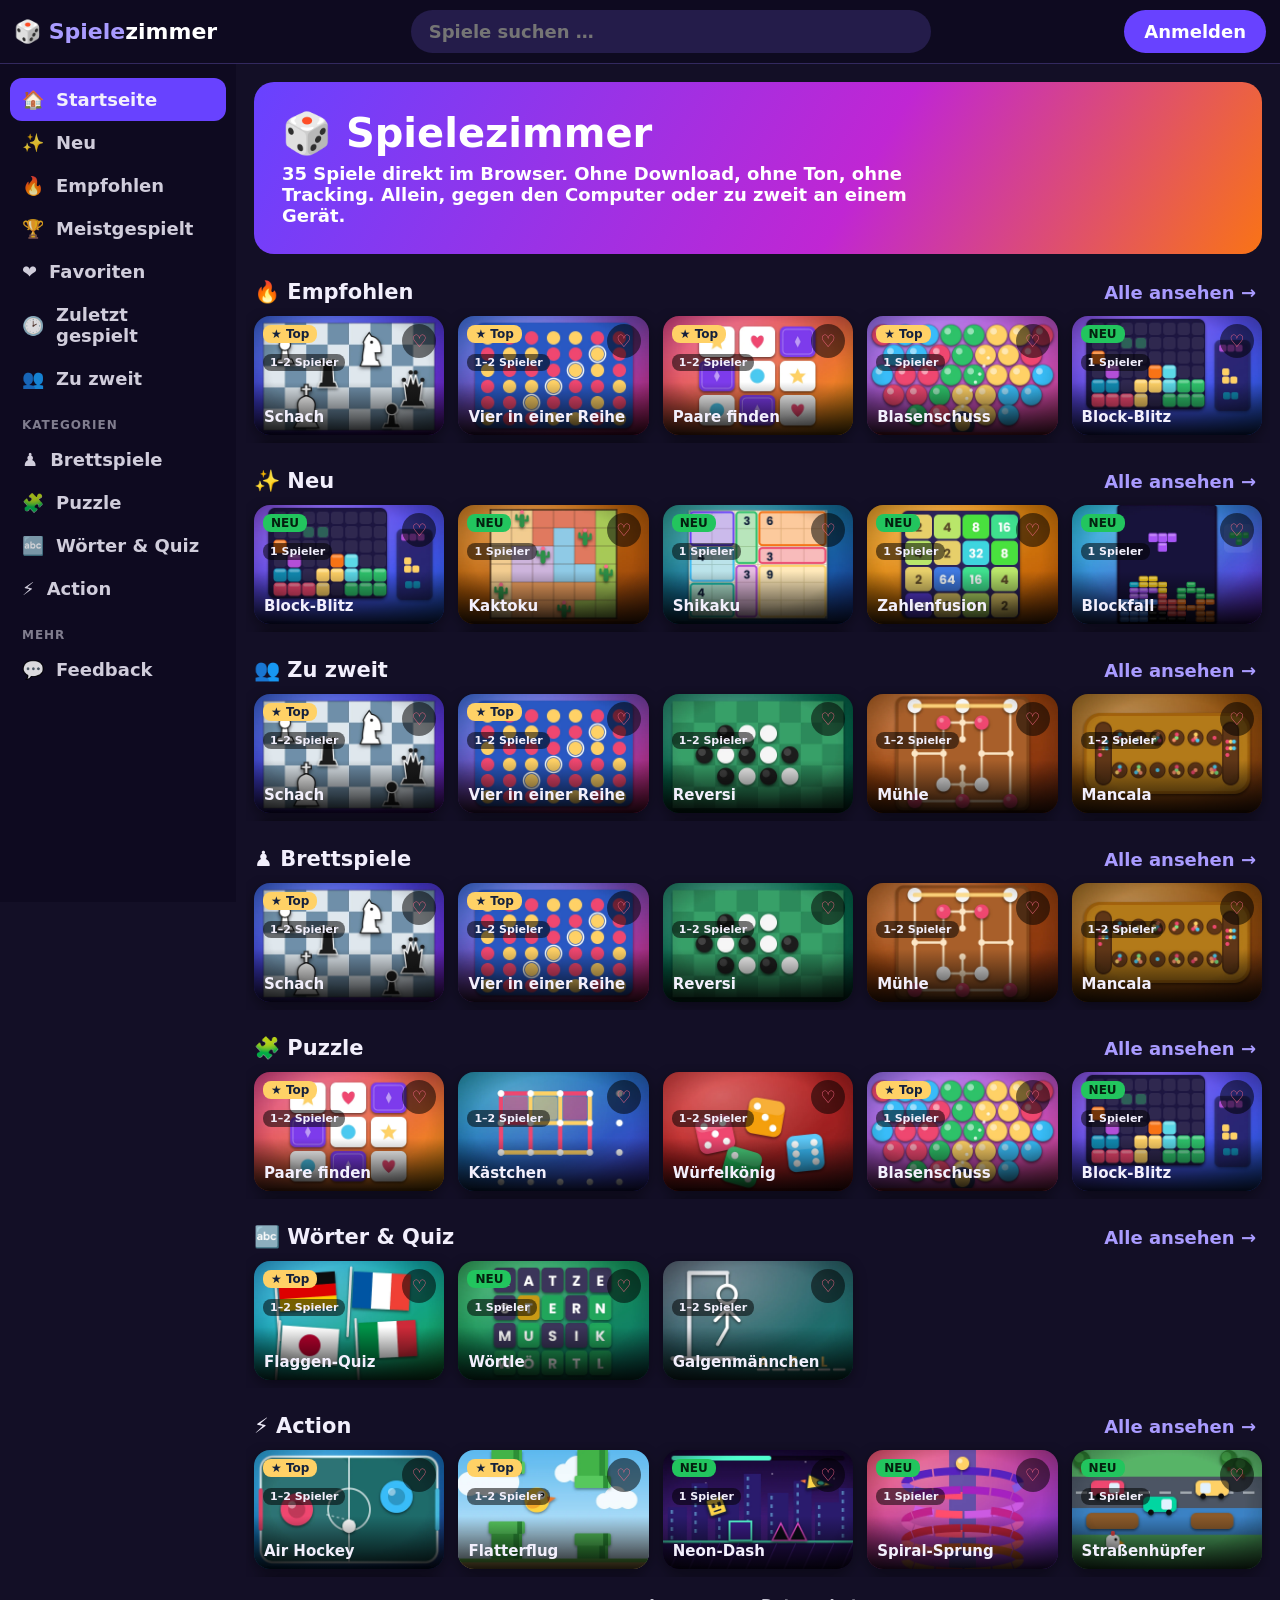
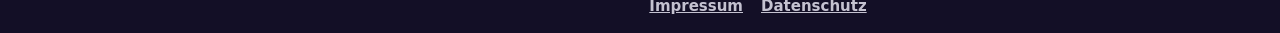
==== commit a61df315: "Rename spielezimmer.html to index.html" ====
--- a/index.html
+++ b/index.html
@@ -1,17 +1,1713 @@
-<!doctype html>
-<html lang="de">
-<head>
-  <meta charset="utf-8" />
-  <meta name="viewport" content="width=device-width, initial-scale=1, viewport-fit=cover" />
-  <title>Spielezimmer</title>
-  <link rel="stylesheet" href="css/style.css" />
-  <link rel="stylesheet" href="css/games.css" />
-</head>
-<body>
-  <div id="sz-app"></div>
-
-  <script src="js/core.js"></script>
-  <script src="js/shell.js"></script>
-  <script src="js/games.js"></script>
-</body>
-</html>
+<!DOCTYPE html><html lang="de"><head><meta charset="utf-8"><meta name="viewport" content="width=device-width,initial-scale=1,viewport-fit=cover"><meta http-equiv="Content-Security-Policy" content="default-src 'none'; script-src 'unsafe-inline'; style-src 'unsafe-inline'; img-src data:; base-uri 'none'; form-action 'none'"><meta name="referrer" content="no-referrer"><meta name="theme-color" content="#118ab2"><link rel="icon" href="data:image/svg+xml,%3Csvg xmlns='http://www.w3.org/2000/svg' viewBox='0 0 100 100'%3E%3Ctext y='.9em' font-size='90'%3E🎲%3C/text%3E%3C/svg%3E"><title>Spielezimmer</title><meta name="description" content="Spielezimmer: Spiele für ein Gerät, allein, gegen den Computer oder zu zweit. Ohne Ton, ohne Anmeldung, ohne Tracking."><style>
+*{-webkit-touch-callout:none;box-sizing:border-box;touch-action:manipulation;-webkit-tap-highlight-color:transparent;-webkit-user-select:none;user-select:none}
+body{margin:0;font:600 18px ui-rounded,system-ui,sans-serif;background:var(--bg);color:var(--fg);padding:env(safe-area-inset-top) max(14px,env(safe-area-inset-right)) env(safe-area-inset-bottom) max(14px,env(safe-area-inset-left))}
+h1{font-size:34px;margin:18px 0 12px}
+button{font:inherit;color:inherit;border:0;cursor:pointer}
+input{font:inherit;padding:14px;border-radius:12px;border:2px solid var(--line);background:var(--card);color:var(--fg);-webkit-user-select:text;user-select:text;margin-right:8px}
+html{-webkit-text-size-adjust:100%}
+[hidden]{display:none!important}
+button:focus-visible,a:focus-visible,input:focus-visible{outline:3px solid var(--y);outline-offset:2px}
+h1+.sub{margin-top:-6px}
+:root{--p0:#ef476f;--p1:#118ab2;--bg:#130f26;--fg:#f2effc;--card:#221b45;--line:#33295f;--y:#ffd166;--br:#6842ff;color-scheme:dark}
+body{padding:0;background:var(--bg)}
+button{transition:transform .12s,background-color .2s,opacity .2s}
+button:active{transform:scale(.96)}
+
+#app{max-width:1200px;margin:0 auto;padding-bottom:12px}
+.grid{display:grid;grid-template-columns:repeat(auto-fill,minmax(160px,1fr));gap:12px}
+.tile{background:var(--card);border-radius:18px;padding:16px;text-align:left;border-bottom:5px solid var(--c)}
+.tile span{display:block;font-size:40px}
+.tile small{display:block;opacity:.65;font-weight:500;margin-top:2px}
+.tile:nth-child(3n+1){--c:var(--p0)}
+.tile:nth-child(3n+2){--c:var(--p1)}
+.tile:nth-child(3n){--c:var(--y)}
+.bar{display:flex;gap:8px;align-items:center;margin:10px 0}
+.st{flex:1;text-align:center}
+.sm{background:var(--card);border-radius:12px;padding:10px 14px}
+.seg{margin:14px 0}
+.seg b{display:block;margin-bottom:6px}
+.seg div{display:flex;flex-wrap:wrap;gap:8px}
+.seg button{background:var(--card);border-radius:12px;padding:12px 16px}
+.seg .on{background:var(--y);color:#14213d}
+.start{background:var(--p1);color:#fff;border-radius:16px;padding:16px 30px;font-size:22px;margin:10px 10px 0 0}
+.dot{display:inline-block;width:14px;height:14px;border-radius:50%;margin-right:6px;vertical-align:-1px}
+.start:disabled{opacity:.45}
+.sub{opacity:.75;font-weight:500;margin:0 0 14px;line-height:1.5}
+.cat{font-size:20px;margin:24px 0 10px}
+footer{max-width:1200px;margin:8px auto 18px;display:flex;gap:18px;justify-content:center;font-size:15px;opacity:.8}
+footer a{color:inherit}
+@media(max-width:420px){body{font-size:16px}.tile{padding:12px}.tile span{font-size:32px}.grid{grid-template-columns:1fr 1fr}.kt td,.kt th{padding:5px 8px}.kb button{width:42px;height:46px}}
+#top{position:sticky;top:0;z-index:30;display:flex;align-items:center;gap:12px;padding:max(10px,env(safe-area-inset-top)) max(14px,env(safe-area-inset-right)) 10px max(14px,env(safe-area-inset-left));background:#0e0a20;border-bottom:1px solid var(--line)}
+.logo{font-weight:900;font-size:22px;color:#fff;text-decoration:none;white-space:nowrap}
+.logo b{color:#a99bff}
+#mb{display:none;background:none;font-size:24px;padding:4px 8px}
+#q{flex:1;max-width:520px;min-width:0;margin:0 auto;border-radius:999px;border:0;background:#241c4a;padding:11px 18px}
+.pill{background:var(--br);color:#fff;border-radius:999px;padding:11px 20px;font-weight:800;white-space:nowrap}
+#lg:not(.pill){background:none;padding:0}
+#shell{display:flex;align-items:flex-start}
+#side{flex:none;width:236px;position:sticky;top:62px;height:calc(var(--dvh,100vh) - 62px);overflow:auto;padding:14px 10px;background:#0e0a20}
+.ni{display:flex;gap:12px;align-items:center;width:100%;text-align:left;background:none;padding:11px 12px;border-radius:12px;font-weight:700;opacity:.85}
+.ni:hover{background:#21193f}
+.ni.on{background:var(--br);opacity:1}
+#side h3{font-size:12px;letter-spacing:.08em;text-transform:uppercase;opacity:.5;margin:18px 12px 6px}
+#main{flex:1;min-width:0;padding:0 max(18px,env(safe-area-inset-right)) 0 18px}
+.hero{border-radius:20px;padding:28px;margin:18px 0;background:linear-gradient(120deg,#6842ff,#c026d3 60%,#f97316);color:#fff}
+.hero h1{margin:0 0 6px;font-size:clamp(26px,4vw,40px)}
+.hero p{margin:0;font-weight:600;max-width:640px}
+.sec{display:flex;justify-content:space-between;align-items:baseline;margin:26px 0 12px}
+.sec h2{margin:0;font-size:21px}
+.sec button{background:none;color:#a99bff;font-weight:700}
+.gg{display:grid;grid-template-columns:repeat(auto-fill,minmax(168px,1fr));gap:14px}
+.gc{position:relative;aspect-ratio:16/10;border-radius:16px;overflow:hidden;cursor:pointer;transition:transform .18s,box-shadow .18s;box-shadow:0 4px 14px #0006}
+.gc:hover,.gc:focus-visible{transform:translateY(-4px) scale(1.04);box-shadow:0 12px 26px #000a}
+.gc svg{position:absolute;inset:0;width:100%;height:100%}
+.gt{position:absolute;inset:auto 0 0;padding:26px 10px 9px;background:linear-gradient(transparent,#000d);font-weight:800;font-size:15px}
+.hv{position:absolute;top:8px;right:8px;background:#0008;border-radius:50%;width:34px;height:34px;padding:0;font-size:17px;color:#ff6b8b}
+.bd{position:absolute;top:9px;left:9px;background:var(--y);color:#14213d;border-radius:8px;padding:2px 8px;font-size:12px;font-weight:900}
+.bd.n{background:#22c55e;color:#04210f}
+.pc{position:absolute;top:38px;left:9px;font-size:11px;background:#0008;border-radius:8px;padding:2px 7px}
+.gp{display:flex;gap:18px;align-items:center;flex-wrap:wrap;margin:16px 0}
+.gp .gc{width:260px;cursor:default}
+.gp .gc:hover{transform:none}
+.gp h1{margin:0 0 6px}
+#modal{position:fixed;inset:0;z-index:50;background:#000a;display:grid;place-items:center;padding:16px}
+.mbx{background:#1b1538;border-radius:20px;padding:22px;width:min(460px,100%);max-height:90dvh;overflow:auto}
+.mbx h2{margin-top:0}
+.mbx label{display:block;font-weight:700}
+.mbx textarea,.mbx input,.mbx select{width:100%;margin:6px 0 12px;font:inherit;padding:12px;border-radius:12px;border:2px solid var(--line);background:#120d2a;color:var(--fg);-webkit-user-select:text;user-select:text}
+.mbx textarea{min-height:130px}
+.av{display:inline-grid;place-items:center;width:36px;height:36px;border-radius:50%;font-weight:900;color:#14213d}
+.sw{display:flex;gap:8px;margin:6px 0 14px}
+.sw button{width:36px;height:36px;border-radius:50%;border:3px solid transparent}
+.sw .on{border-color:#fff}
+@media(max-width:860px){#mb{display:block}#side{position:fixed;z-index:40;left:-260px;top:58px;height:calc(var(--dvh,100vh) - 58px);transition:left .2s}#side.open{left:0;box-shadow:0 0 40px #000}#top .pill{padding:9px 14px}.logo{font-size:18px}#main{padding:0 14px}.gp .gc{width:100%}}
+@media(max-width:860px){#top{flex-wrap:wrap}#q{order:5;flex:1 1 100%;max-width:none;margin:0}#lg{margin-left:auto}#side{top:0;height:var(--dvh,100vh);padding-top:72px}#mb{order:-1}}
+#app>*{animation:fadein .3s ease both}
+@keyframes fadein{from{opacity:0;transform:translateY(8px)}}
+.gc img{position:absolute;inset:0;width:100%;height:100%;object-fit:cover}
+.gg.row{grid-template-rows:auto;grid-auto-rows:0;row-gap:0;overflow:hidden;padding:8px 8px 0;margin:-8px -8px 0}.gg.row .gc{margin-bottom:8px}
+/* Spielmodus: Kopfzeile und Seitenleiste weg, damit das Spiel den ganzen iPad-Bildschirm nutzt */
+body.play #top,body.play #side,body.play footer{display:none}
+body.play #main{padding:0 max(14px,env(safe-area-inset-right)) 0 max(14px,env(safe-area-inset-left))}
+body.play .bar{margin:max(8px,env(safe-area-inset-top)) 0 8px}
+/* Startseite eines Spiels: Optionen links, Anleitung rechts */
+.su{display:grid;grid-template-columns:minmax(0,1fr) minmax(0,1fr);gap:8px 28px;align-items:start}
+@media(max-width:860px){.su{grid-template-columns:1fr}}
+.hb{background:var(--card);border-radius:18px;padding:16px 20px;line-height:1.55;font-weight:500;font-size:17px}
+.hb h2{margin:0 0 8px;font-size:20px}
+.hb h3{margin:14px 0 4px;font-size:15px;letter-spacing:.04em;text-transform:uppercase;opacity:.6}
+.hb p{margin:4px 0}.hb ol,.hb ul{margin:4px 0;padding-left:22px}.hb li{margin:3px 0}
+.hb .tip{background:#33295f;border-radius:12px;padding:8px 12px;margin-top:12px}
+.mbx .hb{padding:0;background:none}
+.seg small{display:block;opacity:.6;font-weight:500;margin-top:4px}
+body{-webkit-font-smoothing:antialiased;text-rendering:optimizeLegibility}
+/* ---- Neue Spiel-Startseite ---- */
+.gsetup{max-width:1000px;margin:0 auto;padding-bottom:30px}
+.spback{margin:14px 0 6px}
+.sphero{display:grid;grid-template-columns:minmax(220px,300px) 1fr;gap:28px;align-items:start;padding:24px;border-radius:28px;background:linear-gradient(135deg,color-mix(in srgb,var(--c1) 38%,#130f26),color-mix(in srgb,var(--c2) 30%,#130f26));border:1px solid #ffffff1c;box-shadow:0 18px 50px #0006}
+.sphero>.gc{width:100%;cursor:default;box-shadow:0 14px 34px #000a}.sphero>.gc:hover{transform:none}
+.spinfo h1{margin:2px 0 8px;font-size:clamp(30px,4.6vw,44px);line-height:1.1}
+.spchips{display:flex;gap:8px;flex-wrap:wrap;margin-bottom:10px}
+.spchips span{background:#ffffff20;border-radius:999px;padding:4px 14px;font-size:14px;font-weight:800}
+.spchips .nw{background:#22c55e;color:#04210f}
+.spdesc{margin:0 0 16px;opacity:.85;font-weight:500;line-height:1.5;font-size:17px}
+.spset{background:#0e0a2088;border-radius:20px;padding:6px 16px;margin-bottom:18px}
+.orow{display:grid;grid-template-columns:150px 1fr;gap:10px;align-items:center;padding:12px 0}
+.orow:not([hidden])~.orow:not([hidden]){border-top:1px solid #ffffff14}
+.orow>b{font-size:15px;opacity:.85}
+.och{display:flex;flex-wrap:wrap;gap:8px}
+.och button{background:#ffffff16;border-radius:12px;padding:10px 16px;font-size:16px;font-weight:700;transition:background-color .15s,transform .12s}
+.och button.on{background:var(--y);color:#14213d}
+.spgo{display:block;width:100%;margin:0;font-size:26px;padding:18px 30px;background:linear-gradient(135deg,#6842ff,#c026d3);box-shadow:0 10px 28px #6842ff77;animation:gopulse 2.4s ease-in-out infinite}
+@keyframes gopulse{50%{box-shadow:0 10px 38px #c026d3aa}}
+.sphelp{margin-top:18px;background:var(--card);border-radius:20px;overflow:hidden}
+.sphelp summary{list-style:none;cursor:pointer;display:flex;align-items:center;justify-content:space-between;padding:16px 22px;font-size:19px;font-weight:800}
+.sphelp summary::-webkit-details-marker{display:none}
+.sphelp summary small{display:block;font-size:13px;opacity:.6;font-weight:500;margin-top:2px}
+.sphelp summary i{font-style:normal;font-size:22px;transition:transform .25s}
+.sphelp[open] summary i{transform:rotate(180deg)}
+.sphelp[open] summary{border-bottom:1px solid #ffffff14}
+.sphelp .hb{background:none;border-radius:0;padding:6px 22px 20px;animation:endup .3s ease both}
+.sphelp .hb h2{display:none}
+@media(max-width:760px){.sphero{grid-template-columns:1fr;padding:16px}.sphero>.gc{max-width:340px;margin:0 auto}.orow{grid-template-columns:1fr;gap:6px}}
+
+.duel{display:flex;flex-direction:row;gap:12px;height:calc(var(--dvh,100vh) - 120px)}
+.duel.v{flex-direction:column}
+.zone{flex:1;min-height:0;min-width:0;overflow:hidden;border-radius:18px;color:#fff;font-size:clamp(20px,3vw,34px);line-height:1.4;padding:10px;display:flex;flex-direction:column;align-items:center;justify-content:center;text-align:center}
+.zone .big{font-size:clamp(48px,9vw,110px);line-height:1.1;font-weight:900}
+.hk{display:block;margin:auto;width:min(100%,var(--cw,400px));width:min(100%,1400px,calc((var(--dvh,100vh) - 115px)*var(--ar,1)));height:auto;touch-action:none;background:#1f6b6b;border-radius:14px}
+.c4,.ut,.dg,.rv,.mu,.ch8{width:min(100%,calc(var(--dvh,100vh) - 117px));margin:0 auto}
+.kc.bad{box-shadow:inset 0 0 0 100px #ff1f1f66}
+.hint{opacity:.7;font-weight:500;text-align:center;margin:6px 0;font-size:15px}
+.rot180{transform:rotate(180deg)}
+/* ---- Ergebnis-Bildschirm (Gewinn / Niederlage / Unentschieden) ---- */
+.endov{position:fixed;inset:0;z-index:70;display:grid;place-items:center;padding:16px;background:radial-gradient(circle at 50% 40%,#2a1d6acc,#0a0618ee);backdrop-filter:blur(6px);-webkit-backdrop-filter:blur(6px);animation:endfade .35s ease both;--ec:#ffd166;overflow:hidden}
+.endov.lose{--ec:#ef476f;background:radial-gradient(circle at 50% 40%,#3a0f24cc,#0a0618ee)}
+.endov.draw{--ec:#5ad8e6;background:radial-gradient(circle at 50% 40%,#12304acc,#0a0618ee)}
+@keyframes endfade{from{opacity:0}}
+.endcard{position:relative;z-index:2;text-align:center;background:linear-gradient(160deg,#241a52,#150f33);border:2px solid color-mix(in srgb,var(--ec) 55%,transparent);border-radius:30px;padding:30px 36px 26px;width:min(520px,94vw);box-shadow:0 0 0 6px color-mix(in srgb,var(--ec) 16%,transparent),0 30px 80px #000c,0 0 70px color-mix(in srgb,var(--ec) 35%,transparent);animation:endpop .7s cubic-bezier(.2,1.5,.4,1) both}
+.endov.lose .endcard{animation:endpop .6s cubic-bezier(.2,1.4,.4,1) both,endshake .55s .5s ease}
+@keyframes endpop{0%{transform:scale(.3) translateY(60px);opacity:0}100%{transform:none;opacity:1}}
+@keyframes endshake{0%,100%{transform:none}20%{transform:translateX(-12px) rotate(-1deg)}40%{transform:translateX(10px) rotate(1deg)}60%{transform:translateX(-7px)}80%{transform:translateX(4px)}}
+.endem{font-size:clamp(76px,16vh,128px);line-height:1.05;animation:endem 1.6s .5s ease-in-out infinite;filter:drop-shadow(0 8px 14px #0008)}
+.endov.win .endem{animation:endwin 1.1s .4s cubic-bezier(.3,1.6,.5,1) both,endem 1.8s 1.5s ease-in-out infinite}
+.endov.lose .endem{animation:enddrop .8s cubic-bezier(.3,1.4,.5,1) both}
+@keyframes endem{0%,100%{transform:translateY(0) rotate(-3deg)}50%{transform:translateY(-10px) rotate(3deg)}}
+@keyframes endwin{0%{transform:scale(0) rotate(-200deg)}100%{transform:scale(1) rotate(0)}}
+@keyframes enddrop{0%{transform:translateY(-140px) scale(1.5);opacity:0}60%{transform:translateY(8px) scale(.95);opacity:1}100%{transform:none}}
+.endt{margin:6px 0 4px;font-size:clamp(30px,5.4vh,46px);line-height:1.12;font-weight:900;color:#fff;text-shadow:0 0 28px var(--ec);animation:endup .5s .25s ease both}
+.ends{margin:4px 0 6px;font-size:19px;opacity:.85;font-weight:600;animation:endup .5s .35s ease both}
+.endbest{display:inline-block;margin:6px 0;padding:6px 16px;border-radius:999px;background:var(--y);color:#14213d;font-weight:900;font-size:18px;animation:endup .5s .4s ease both,endglow 1.4s .9s ease-in-out infinite}
+@keyframes endglow{50%{box-shadow:0 0 26px #ffd166}}
+@keyframes endup{from{opacity:0;transform:translateY(18px)}}
+.endst{display:flex;gap:10px;justify-content:center;flex-wrap:wrap;margin:14px 0 6px;animation:endup .5s .45s ease both}
+.endsc{min-width:92px;background:#ffffff12;border-radius:16px;padding:10px 16px}
+.endsc b{display:block;font-size:30px;line-height:1.1}.endsc small{opacity:.7;font-weight:600;font-size:14px}
+.endbtn{display:flex;gap:12px;justify-content:center;align-items:center;flex-wrap:wrap;margin-top:18px;animation:endup .5s .55s ease both}
+.endbtn .start{margin:0;font-size:22px;padding:15px 30px;background:linear-gradient(135deg,#6842ff,#c026d3);box-shadow:0 8px 24px #6842ff88}
+.endbtn .sm{padding:15px 22px;font-size:18px;font-weight:800}
+.endrev{margin-top:12px;background:none;opacity:.65;text-decoration:underline;font-size:15px;font-weight:600}
+.endpill{position:fixed;z-index:71;left:50%;bottom:calc(16px + env(safe-area-inset-bottom));transform:translateX(-50%);background:var(--br);color:#fff;border-radius:999px;padding:12px 22px;font-weight:800;box-shadow:0 6px 22px #000a;animation:pillin .4s ease both}
+@keyframes pillin{from{opacity:0;transform:translateX(-50%) translateY(18px)}}
+.confetti{position:absolute;inset:0;pointer-events:none;z-index:1;overflow:hidden}
+.confetti i{position:absolute;top:-30px;border-radius:2px;animation:conf linear infinite}
+@keyframes conf{0%{transform:translate(0,0) rotate(0);opacity:1}100%{transform:translate(var(--dx),110vh) rotate(var(--rt));opacity:.9}}
+
+.ch8{display:grid;grid-template-columns:repeat(8,1fr);border-radius:10px;overflow:hidden}
+.sq{aspect-ratio:1;padding:0;background:#dfe7ee;font-size:calc(min(100vw - 28px,var(--dvh,100vh) - 185px)/10.5);position:relative;line-height:1}
+.sq.dk{background:#6f8fa8}
+.sq.sl{box-shadow:inset 0 0 0 4px var(--y)}
+.sq.tg::after{content:'';position:absolute;inset:36%;border-radius:50%;background:#ffd166cc}
+.sq .cpc{font-weight:400;pointer-events:none}
+.sq.lm{box-shadow:inset 0 0 0 100px #ffd16655}
+.sq.sl{box-shadow:inset 0 0 0 4px var(--y)}
+.sq.ck{background:#ef4444!important}
+.sq.tg.cp::after{inset:6%;background:none;border:4px solid #ffd166cc}
+.sq .crk,.sq .cfl{position:absolute;font:800 .2em ui-rounded,system-ui,sans-serif;color:#0008;pointer-events:none}
+.sq .crk{left:4px;top:2px}.sq .cfl{right:4px;bottom:1px}
+.chwrap{display:flex;flex-direction:column;align-items:center;gap:8px}
+.ch8{width:min(100%,calc(var(--dvh,100vh) - 185px))}
+.chctl{display:flex;gap:14px;align-items:center;justify-content:space-between;width:min(100%,calc(var(--dvh,100vh) - 185px));flex-wrap:wrap}
+@media(min-aspect-ratio:5/4){.chwrap{flex-direction:row;align-items:flex-start;justify-content:center;gap:20px}.ch8{width:min(calc(100% - 270px),calc(var(--dvh,100vh) - 120px));flex:none}.sq{font-size:calc(min(100vw - 300px,var(--dvh,100vh) - 120px)/10.5)}.chctl{flex-direction:column;align-items:stretch;width:240px;flex:none;margin-top:6px}}
+.capt{font-size:15px;line-height:1.5;opacity:.9}.capt span{font-size:20px}
+.promo{display:flex;gap:10px;flex-wrap:wrap;margin:8px 0}
+
+.c4{display:flex;gap:4px;background:#2b59c3;padding:6px;border-radius:14px}
+.col{flex:1;display:flex;flex-direction:column;gap:4px;background:none;padding:0}
+.cell{aspect-ratio:1;border-radius:50%;background:var(--bg);display:block}
+.c4{width:min(100%,calc((var(--dvh,100vh) - 117px)*7/6))}
+
+.tt{display:grid;grid-template-columns:repeat(3,1fr);gap:8px;width:min(100%,calc(var(--dvh,100vh) - 142px),760px);margin:0 auto}
+.tc{aspect-ratio:1;background:var(--card);border-radius:16px;font-size:min(22vw,100px);padding:0;line-height:1}
+.tc.win{background:var(--y)}
+.tt+.start{display:block;margin:14px auto}
+
+.dc.roll{animation:droll .12s linear infinite}
+@keyframes droll{0%{transform:rotate(-14deg) translateY(-4px)}50%{transform:rotate(12deg) translateY(3px)}100%{transform:rotate(-14deg) translateY(-4px)}}
+
+.kk{display:grid;width:min(100%,calc(var(--dvh,100vh) - 132px),760px);margin:0 auto;border:3px solid #3b2a1a;border-radius:12px;overflow:hidden;background:#3b2a1a}
+.kc{aspect-ratio:1;padding:0;border-style:solid;border-color:#3b2a1a;font-size:min(7.5vw,40px);line-height:1;color:#3b2a1a}
+.kc b{display:inline-block;animation:pop .25s cubic-bezier(.3,1.7,.5,1)}
+.kc small{font-size:.6em;opacity:.6}
+@keyframes pop{from{transform:scale(0)}}
+.kc.cele b{animation:cele .6s ease both}
+@keyframes cele{0%,100%{transform:scale(1)}40%{transform:scale(1.5) rotate(-10deg)}70%{transform:scale(.9) rotate(6deg)}}
+
+.g48{position:relative;display:grid;grid-template-columns:repeat(4,1fr);width:min(100%,calc(var(--dvh,100vh) - 157px),760px);aspect-ratio:1;background:#2a2358;border-radius:14px;margin:0 auto;touch-action:none;font-size:min(10vw,56px)}
+.g48 .tb{margin:4px;background:#3a3070;border-radius:10px}
+.tl{position:absolute;left:0;top:0;width:25%;height:25%;transition:transform .12s ease}
+.tl i{position:absolute;inset:4px;border-radius:10px;display:grid;place-items:center;font-style:normal;font-weight:900}
+.tl.new i{animation:pop2 .22s ease}.tl.mg i{animation:pop2 .2s ease}
+@keyframes pop2{from{transform:scale(.5)}60%{transform:scale(1.12)}}
+
+.mf{display:grid;gap:3px;width:min(100%,calc(var(--dvh,100vh) - 177px),760px);margin:10px auto 0}
+.mc{aspect-ratio:1;padding:0;border-radius:6px;background:#3a3070;font-size:min(4.4vw,24px);font-weight:900;line-height:1}
+.mc.open{background:#1c1840;cursor:default}.n1{color:#60a5fa}.n2{color:#4ade80}.n3{color:#f87171}.n4{color:#c084fc}.n5{color:#fb923c}.n6{color:#22d3ee}.n7{color:#e5e7eb}.n8{color:#9ca3af}
+.mc.boom{animation:boom .45s ease both}
+@keyframes boom{0%{transform:scale(1)}40%{transform:scale(1.5);background:#ef4444}100%{transform:scale(1)}}
+
+.sl{position:relative;width:min(100%,calc(var(--dvh,100vh) - 157px),760px);aspect-ratio:1;margin:10px auto 0;background:#2a2358;border-radius:14px;font-size:min(10vw,50px)}
+.st2{position:absolute;left:0;top:0;padding:0;background:none;transition:transform .16s ease;font-weight:900;color:#fff}
+.st2::before{content:'';position:absolute;inset:3px;border-radius:10px;background:linear-gradient(135deg,#7c5cff,#c026d3);z-index:-1}.st2{z-index:0;isolation:isolate}
+.st2.wave{animation:swave .5s ease both}
+@keyframes swave{40%{filter:brightness(1.6);scale:1.12}}
+
+.fl{display:grid;gap:2px;width:min(100%,calc(var(--dvh,100vh) - 202px),760px);aspect-ratio:1;margin:10px auto;border-radius:12px;overflow:hidden;background:#17133a}
+.fl i{display:block;transition:background-color .28s ease}
+.fp{display:flex;gap:10px;justify-content:center}.pc2{width:min(13vw,54px);aspect-ratio:1;border-radius:50%;border:3px solid #ffffff55}
+
+.lg2{display:grid;gap:8px;width:min(100%,calc(var(--dvh,100vh) - 157px),760px);margin:10px auto}
+.lt{aspect-ratio:1;border-radius:14px;background:#2a2358;transition:background-color .2s,box-shadow .2s,transform .12s}
+.lt.on{background:#ffd166;box-shadow:0 0 26px #ffd166aa}
+.lt.out{animation:lout .55s ease both}
+@keyframes lout{0%{transform:scale(1)}40%{transform:scale(1.18);background:#fff;box-shadow:0 0 30px #fff}100%{transform:scale(1)}}
+
+.sp{display:grid;grid-template-columns:1fr 1fr;gap:12px;width:min(100%,calc(var(--dvh,100vh) - 157px),760px);margin:14px auto}
+.pd{aspect-ratio:1;border-radius:22px;filter:brightness(.62);transition:filter .12s,transform .12s,box-shadow .12s}
+.pd.lit{filter:brightness(1.35);transform:scale(1.04);box-shadow:0 0 30px #fff8}
+
+.qz{display:grid;gap:12px;max-width:1100px;margin:0 auto}
+.flag{text-align:center;font-size:min(30vw,170px);line-height:1.2}
+.flag.nm{font-size:min(9vw,60px);padding:30px 0;line-height:1.3}
+.ch{display:grid;grid-template-columns:1fr 1fr;gap:10px}
+.ch.k3{grid-template-columns:1fr}
+.opt{background:var(--card);border-radius:14px;padding:18px 8px;font-size:clamp(16px,2.2vw,22px)}
+.ch.fg .opt{font-size:min(14vw,84px);padding:4px 0;line-height:1.2}
+.tbar{height:10px;border-radius:5px;background:var(--line);overflow:hidden}
+.tbar i{display:block;height:100%;width:100%;background:var(--y);transition:width .1s linear}
+.good{background:#2a9d5c!important;color:#fff}
+.bad{background:var(--p0)!important;color:#fff}
+@media(min-aspect-ratio:11/10){.qz{grid-template-columns:1fr 1fr;align-items:center;min-height:calc(var(--dvh,100vh) - 130px)}.tbar{grid-column:1/-1;align-self:start}.flag{font-size:min(22vw,34vh,230px)}.flag.nm{font-size:min(5vw,48px)}}
+
+.wg{display:grid;gap:6px;margin:10px 0}
+.wr{display:flex;gap:6px;justify-content:center}
+.wc{width:min(12vw,min(58px,calc((var(--dvh,100vh) - 290px)/var(--rows,6))));height:min(12vw,min(58px,calc((var(--dvh,100vh) - 290px)/var(--rows,6))));display:grid;place-items:center;border:2px solid var(--line);border-radius:8px;font-size:26px;font-weight:900}
+.wc.g,.wkb.g{background:#22a55b;border-color:#22a55b;color:#fff}
+.wc.y,.wkb.y{background:#c99a14;border-color:#c99a14;color:#fff}
+.wc.a,.wkb.a{background:#3b3558;border-color:#3b3558}
+.wk{display:grid;gap:6px;margin-top:14px}
+.wkb{min-width:min(8.2vw,40px);height:50px;background:#2c2455;border-radius:8px;padding:0 6px}
+.wc.flip{animation:wflip .55s ease both}
+.wc.flip:nth-child(2){animation-delay:.1s}.wc.flip:nth-child(3){animation-delay:.2s}.wc.flip:nth-child(4){animation-delay:.3s}.wc.flip:nth-child(5){animation-delay:.4s}.wc.flip:nth-child(6){animation-delay:.5s}
+@keyframes wflip{0%{transform:rotateX(90deg);filter:brightness(2)}100%{transform:none}}
+
+body{padding:0}.legal{max-width:720px;margin:0 auto;padding:16px 18px 40px;font-weight:500;line-height:1.65;-webkit-user-select:text;user-select:text}.legal *{-webkit-user-select:text;user-select:text}.legal h1{margin:18px 0 12px}.legal h2{font-size:20px;margin:22px 0 6px}.legal a{color:#a99bff}mark{background:var(--y);color:#14213d;border-radius:4px;padding:0 4px}
+
+#legal{position:fixed;inset:0;z-index:100;overflow:auto;background:var(--bg)}
+
+/* ---- Reversi ---- */
+.rv{display:grid;grid-template-columns:repeat(8,1fr);gap:2px;padding:3px;background:#064e3b;border-radius:14px}
+.rc{aspect-ratio:1;display:grid;place-items:center;padding:0;background:#0f8a5f;border-radius:5px;min-width:0}
+.rc i{display:block;width:80%;height:80%;border-radius:50%;box-shadow:inset 0 -5px 0 #0004,0 3px 5px #0006;animation:pop .25s cubic-bezier(.3,1.7,.5,1)}
+.rc u{display:block;width:24%;height:24%;border-radius:50%;background:#ffffff80}
+/* ---- Mancala ---- */
+.mn{display:grid;grid-template-columns:1.25fr repeat(6,1fr) 1.25fr;grid-template-rows:auto auto;gap:min(2.2vw,12px);width:min(100%,960px);margin:12px auto;padding:min(2.6vw,16px);background:linear-gradient(#8a5a2b,#6b4220);border-radius:28px;box-shadow:inset 0 0 0 4px #0003}
+.mn button{font-weight:900;color:#fff;background:#3b2412;box-shadow:inset 0 5px 10px #0008}
+.mn .pit{width:100%;aspect-ratio:1;align-self:center;border-radius:50%;font-size:min(6vw,34px);padding:0}
+.mn .pit:disabled{opacity:.5;cursor:default}
+.mn .sto{border-radius:999px;font-size:min(7vw,40px);padding:0;min-height:100px}
+/* ---- Ultimate Tic-Tac-Toe ---- */
+.ut{display:grid;grid-template-columns:repeat(3,1fr);gap:min(2.4vw,10px)}
+.sb{aspect-ratio:1;display:grid;grid-template-columns:repeat(3,1fr);gap:2px;padding:4px;border-radius:12px;background:var(--card);min-width:0}
+.sb.act{background:#3a2f7a;box-shadow:0 0 0 3px var(--y)}
+.sb em{grid-column:1/-1;grid-row:1/-1;display:grid;place-items:center;font-style:normal;font-weight:900;font-size:min(20vw,110px);line-height:1}
+.uc{aspect-ratio:1;padding:0;border-radius:6px;background:#2c2455;font-size:min(5vw,30px);font-weight:900;line-height:1;min-width:0}
+.sb.act .uc:empty{background:#4a3f96}
+/* ---- Paare finden ---- */
+.mem{display:grid;justify-content:center;align-content:start;gap:8px;margin:10px auto 0}
+.card{position:relative;width:var(--z,80px);height:var(--z,80px);padding:0;border-radius:14px;background:linear-gradient(135deg,#6842ff,#c026d3);box-shadow:0 4px 0 #0005;font-size:var(--f,48px);line-height:1;display:grid;place-items:center}
+.card:empty::after{content:'?';font-size:.55em;font-weight:900;color:#ffffffaa}
+.card.up{background:#f4f1ff;box-shadow:0 4px 0 #0005;cursor:default;animation:cflip .28s ease}
+.card.ok{background:#bff0d2;animation:cok .4s ease}
+@keyframes cflip{from{transform:rotateY(90deg)}}
+@keyframes cok{40%{transform:scale(1.12)}}
+/* ---- Kästchen ---- */
+.dg{display:grid;touch-action:manipulation}
+.dt{margin:2px;border-radius:50%;background:#f2effc}
+.ln{padding:0;margin:2px;border-radius:8px;background:#3b3270;min-width:0;min-height:0}
+.ln:hover{background:#5b4ec0}
+.bx{display:grid;place-items:center;font-style:normal;font-size:min(8vw,46px);line-height:1}
+/* ---- Würfelkönig ---- */
+.kn{display:grid;gap:16px;max-width:900px;margin:10px auto}
+.kd{display:flex;flex-direction:column;align-items:center;gap:12px}
+.kd small{opacity:.7;font-weight:500}
+.dice{display:flex;gap:min(2vw,10px);justify-content:center}
+.dc{width:min(16vw,84px);aspect-ratio:1;padding:0;border-radius:16px;background:#f4f1ff;color:#14213d;font-size:min(14vw,74px);line-height:1;box-shadow:0 4px 0 #0005}
+.dc.h{background:var(--y);transform:translateY(-6px)}
+.kt{width:100%;border-collapse:collapse;background:var(--card);border-radius:14px;overflow:hidden;font-size:16px}
+.kt td,.kt th{padding:7px 12px;text-align:center;border-bottom:1px solid var(--line)}
+.kt td:first-child{text-align:left}
+.kt td.pk{background:#2d6a4f;font-weight:900;cursor:pointer}
+@media(min-aspect-ratio:5/4){.kn{grid-template-columns:minmax(0,1fr) minmax(0,1.2fr);align-items:start}}
+/* ---- Galgenmännchen ---- */
+.hm{display:flex;flex-direction:column;align-items:center;gap:8px;margin:10px 0}
+.hm svg{width:min(42vw,170px);height:auto;color:#ffd166}
+.hm .wd{font:900 min(9vw,44px) ui-monospace,Menlo,monospace;letter-spacing:.1em;text-align:center;word-break:break-all;min-height:1.3em}
+.kb{display:flex;flex-wrap:wrap;gap:6px;justify-content:center;max-width:640px;margin:0 auto}
+.kb button{min-width:min(10.5vw,48px);height:48px;padding:0 6px;border-radius:8px;background:#2c2455;font-weight:800}
+.kb button:disabled{opacity:.3}
+</style></head>
+<body><header id="top"><button id="mb" aria-label="Menü öffnen">☰</button><a class="logo" id="lo" href="#">🎲 <b>Spiele</b>zimmer</a><input id="q" type="search" placeholder="Spiele suchen …" aria-label="Spiele suchen"><button id="lg" class="pill">Anmelden</button></header>
+<div id="shell"><nav id="side" aria-label="Kategorien"></nav><div id="main"><div id="app"></div>
+<footer><a href="#impressum">Impressum</a><a href="#datenschutz">Datenschutz</a></footer></div></div><div id="modal" hidden></div>
+<noscript><p style="padding:20px;font:18px sans-serif">Für das Spielezimmer wird JavaScript benötigt.</p></noscript>
+
+<div id="legal" hidden></div>
+<template id="t-impressum"><main class="legal"><p><a href="#">← Zurück zu den Spielen</a></p><h1>Impressum</h1>
+<h2>Angaben gemäß § 5 DDG</h2><p><mark>[Vor- und Nachname]</mark><br><mark>[Straße und Hausnummer]</mark><br><mark>[PLZ Ort]</mark><br>Deutschland</p>
+<h2>Kontakt</h2><p>E-Mail: <mark>[E-Mail-Adresse]</mark><br>Telefon: <mark>[Telefonnummer]</mark></p>
+<h2>Haftung für Inhalte</h2><p>Die Inhalte dieser Seite werden mit Sorgfalt erstellt. Für Richtigkeit, Vollständigkeit und Aktualität kann jedoch keine Gewähr übernommen werden. Als Diensteanbieter bin ich nach § 7 Abs. 1 DDG für eigene Inhalte auf dieser Seite nach den allgemeinen Gesetzen verantwortlich. Nach den §§ 8 bis 10 DDG bin ich nicht verpflichtet, übermittelte oder gespeicherte fremde Informationen zu überwachen. Bei Bekanntwerden von Rechtsverletzungen entferne ich die betroffenen Inhalte umgehend.</p>
+<h2>Haftung für Links</h2><p>Diese Seite enthält keine Links zu externen Webseiten.</p>
+<h2>Urheberrecht</h2><p>Die Inhalte und der Quellcode dieser Seite unterliegen dem deutschen Urheberrecht. Vervielfältigung, Bearbeitung und Verbreitung außerhalb der Grenzen des Urheberrechts bedürfen meiner schriftlichen Zustimmung.</p><p><a href="#impressum">Impressum</a> · <a href="#datenschutz">Datenschutz</a></p></main></template>
+<template id="t-datenschutz"><main class="legal"><p><a href="#">← Zurück zu den Spielen</a></p><h1>Datenschutzerklärung</h1>
+<h2>1. Verantwortlicher</h2><p><mark>[Vor- und Nachname]</mark>, <mark>[Straße und Hausnummer]</mark>, <mark>[PLZ Ort]</mark>, Deutschland<br>E-Mail: <mark>[E-Mail-Adresse]</mark></p>
+<h2>2. Das Wichtigste in Kürze</h2><p>Diese Seite erhebt selbst keine personenbezogenen Daten. Es gibt keine Registrierung auf einem Server, keine Formulare mit Datenübertragung, keine Cookies, keine Statistik- oder Werbedienste und keine von fremden Servern geladenen Schriftarten, Skripte oder Bilder. Alle Spiele laufen vollständig in Ihrem Browser. Eingaben, etwa das geheime Wort beim Galgenmännchen, verlassen Ihr Gerät nicht. Außer den in Punkt 4 genannten Angaben wird nichts auf Ihrem Gerät gespeichert.</p>
+<h2>3. Hosting bei GitHub Pages</h2><p>Die Seite wird über GitHub Pages bereitgestellt (GitHub, Inc., 88 Colin P. Kelly Jr. Street, San Francisco, CA 94107, USA, ein Unternehmen der Microsoft-Gruppe). Beim Aufruf verarbeitet GitHub technisch notwendige Verbindungsdaten, insbesondere Ihre IP-Adresse, Datum und Uhrzeit, die aufgerufene Datei sowie Angaben zu Browser und Betriebssystem, und speichert sie in Server-Protokollen. Das dient dem sicheren und stabilen Betrieb der Seite. Rechtsgrundlage ist Art. 6 Abs. 1 lit. f DSGVO (berechtigtes Interesse an einer sicheren und zuverlässigen Bereitstellung der Seite). Soweit Daten in die USA übermittelt werden, geschieht dies auf Grundlage des EU-U.S. Data Privacy Framework und/oder von Standardvertragsklauseln (Art. 45, 46 DSGVO). Auf diese Verarbeitung habe ich keinen Einfluss und erhalte die Protokolldaten nicht. Weitere Informationen finden Sie in der Datenschutzerklärung von GitHub (GitHub Privacy Statement).</p>
+<h2>4. Lokaler Speicher (Profil, Favoriten, Bestwerte)</h2><p>Die Seite speichert im lokalen Speicher (localStorage) Ihres Browsers: Ihre Bestwerte in einzelnen Spielen sowie, wenn Sie diese Funktionen nutzen, ein Profil (Name und Farbe), Ihre Favoriten, die zuletzt gespielten Spiele und die Zahl der gestarteten Spiele. Diese Angaben bleiben auf Ihrem Gerät, werden nicht an mich oder Dritte übertragen und lassen sich im Profil über „Alle lokalen Daten löschen“ oder über die Browser-Einstellungen (Websitedaten löschen) entfernen. Der Zugriff dient allein den von Ihnen genutzten Funktionen (§ 25 Abs. 2 Nr. 2 TDDDG).</p>
+<h2>5. Feedback per E-Mail</h2><p>Das Feedback-Formular überträgt selbst keine Daten. Es öffnet Ihr E-Mail-Programm mit einer vorbereiteten Nachricht an die in der Seite hinterlegte Adresse. Erst wenn Sie die E-Mail dort absenden, werden Ihre E-Mail-Adresse und Ihr Nachrichtentext über Ihren E-Mail-Anbieter an den Empfänger übertragen. Ich verwende diese Angaben nur, um Ihre Nachricht zu beantworten und die Seite zu verbessern (Art. 6 Abs. 1 lit. f DSGVO).</p>
+<h2>6. Speicherdauer</h2><p>Ich speichere keine personenbezogenen Daten. Die Speicherdauer der Server-Protokolle richtet sich nach den Vorgaben von GitHub.</p>
+<h2>7. Ihre Rechte</h2><p>Sie haben das Recht auf Auskunft (Art. 15 DSGVO), Berichtigung (Art. 16), Löschung (Art. 17), Einschränkung der Verarbeitung (Art. 18), Datenübertragbarkeit (Art. 20) und Widerspruch (Art. 21). Wenden Sie sich dazu an die oben genannte E-Mail-Adresse. Außerdem können Sie sich bei einer Datenschutz-Aufsichtsbehörde beschweren (Art. 77 DSGVO), zum Beispiel bei der Behörde Ihres Wohnorts.</p>
+<h2>8. Verschlüsselung</h2><p>Die Seite wird über eine verschlüsselte HTTPS-Verbindung ausgeliefert.</p><p>Stand: November 2026</p><p><a href="#impressum">Impressum</a> · <a href="#datenschutz">Datenschutz</a></p></main></template>
+<script>
+// Reihenfolge der Spiele. Neues Spiel: Ordner unter games/ anlegen und hier die ID eintragen.
+const VER='6'; // Bei jedem Update erhöhen, damit Browser keine alten Dateien nutzen
+const GAME_IDS=["schach", "vier-in-einer-reihe", "reversi", "muehle", "mancala", "tic-tac-toe", "ultimate-tic-tac-toe", "paare-finden", "kaestchen", "wuerfelkoenig", "blasenschuss", "block-blitz", "kaktoku", "shikaku", "zahlenfusion", "blockfall", "minenfeld", "schiebepuzzle", "farbflut", "lichter-aus", "farbfolge", "flaggen-quiz", "woertle", "galgenmaennchen", "air-hockey", "flatterflug", "neon-dash", "spiral-sprung", "strassenhuepfer", "farbland", "schlangenjagd", "steinbrecher", "turmbau", "tap-duell", "tauziehen"];
+
+</script>
+<script>
+const THUMBS={"schach":"[data-uri]","vier-in-einer-reihe":"[data-uri]","reversi":"[data-uri]","muehle":"[data-uri]","mancala":"[data-uri]","tic-tac-toe":"[data-uri]","ultimate-tic-tac-toe":"[data-uri]","paare-finden":"[data-uri]","kaestchen":"[data-uri]","wuerfelkoenig":"[data-uri]","blasenschuss":"[data-uri]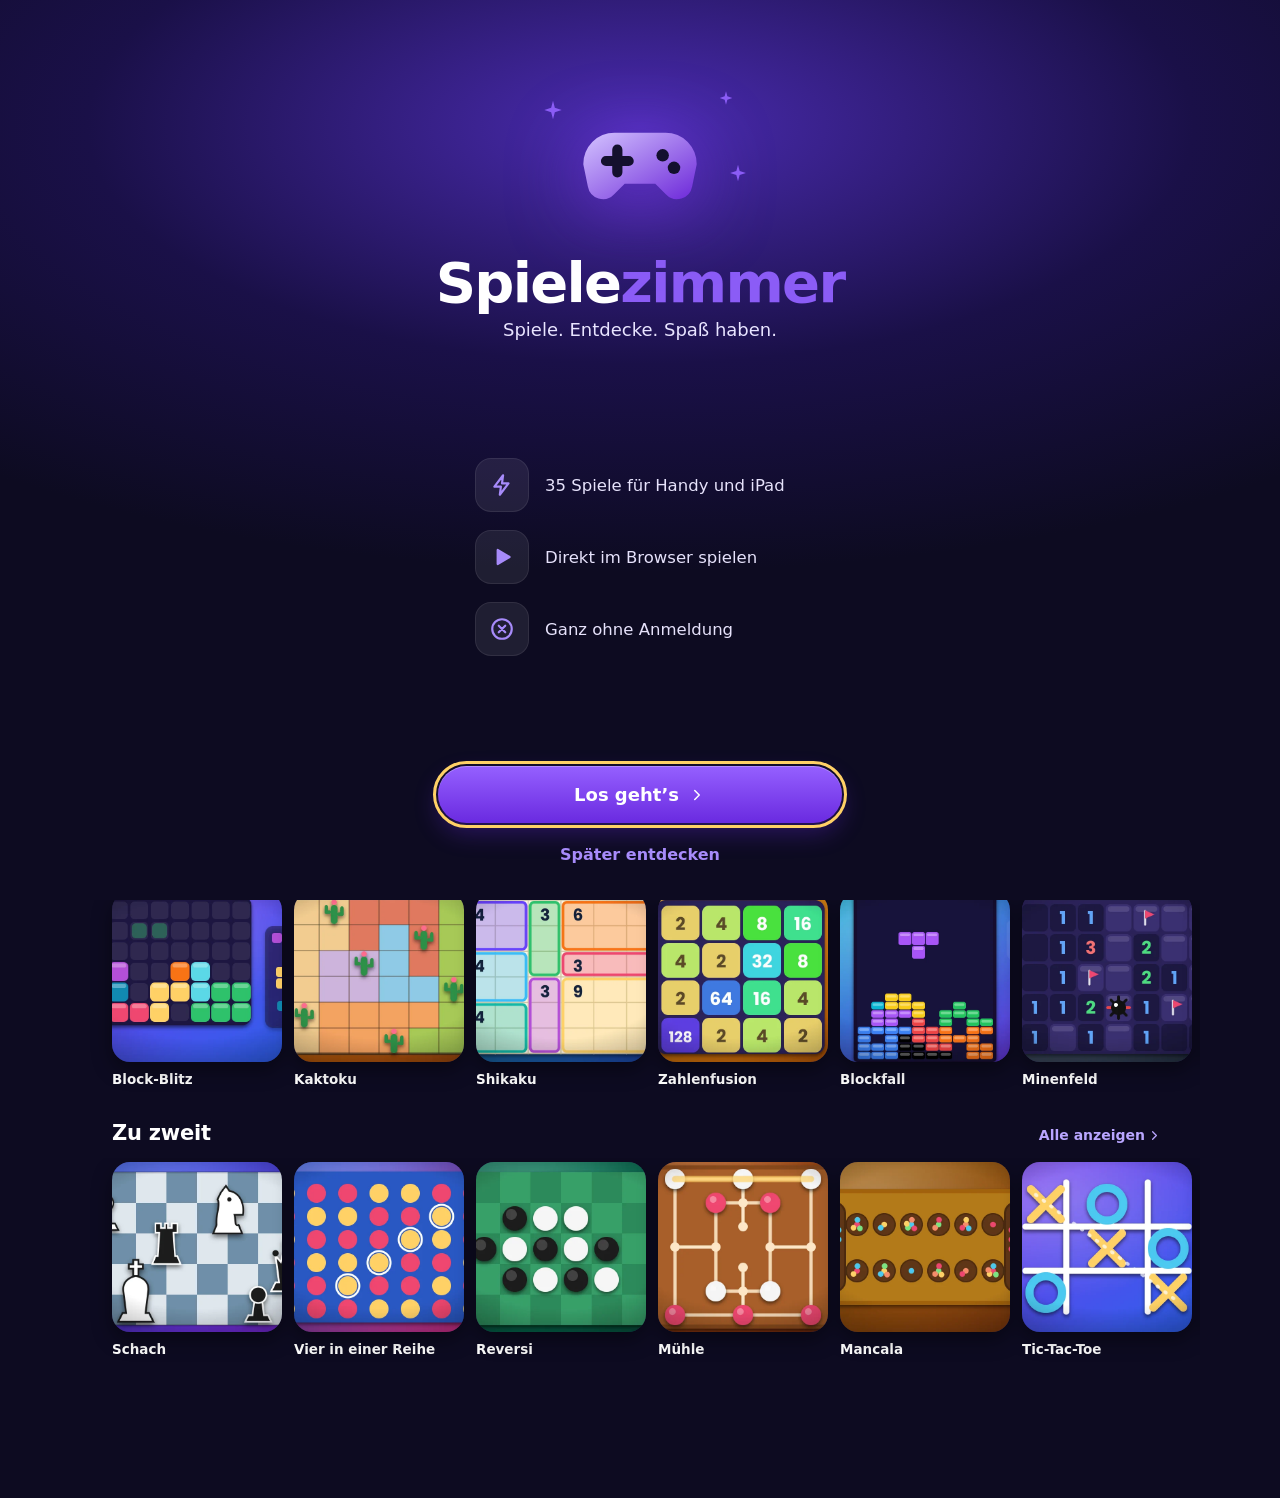
==== commit 8c54bb65: "Rename spielezimmer (5).html to index.html" ====
--- a/index.html
+++ b/index.html
@@ -1,4 +1,4 @@
-<!DOCTYPE html><html lang="de"><head><meta charset="utf-8"><meta name="viewport" content="width=device-width,initial-scale=1,viewport-fit=cover"><meta http-equiv="Content-Security-Policy" content="default-src 'none'; script-src 'unsafe-inline'; style-src 'unsafe-inline'; img-src data:; base-uri 'none'; form-action 'none'"><meta name="referrer" content="no-referrer"><meta name="theme-color" content="#118ab2"><link rel="icon" href="data:image/svg+xml,%3Csvg xmlns='http://www.w3.org/2000/svg' viewBox='0 0 100 100'%3E%3Ctext y='.9em' font-size='90'%3E🎲%3C/text%3E%3C/svg%3E"><title>Spielezimmer</title><meta name="description" content="Spielezimmer: Spiele für ein Gerät, allein, gegen den Computer oder zu zweit. Ohne Ton, ohne Anmeldung, ohne Tracking."><style>
+<!DOCTYPE html><html lang="de"><head><meta charset="utf-8"><meta name="viewport" content="width=device-width,initial-scale=1,viewport-fit=cover"><meta http-equiv="Content-Security-Policy" content="default-src 'none'; script-src 'unsafe-inline'; style-src 'unsafe-inline'; img-src data:; base-uri 'none'; form-action 'none'"><meta name="referrer" content="no-referrer"><meta name="theme-color" content="#0d0b21"><link rel="icon" href="data:image/svg+xml,%3Csvg xmlns='http://www.w3.org/2000/svg' viewBox='0 0 100 100'%3E%3Ctext y='.9em' font-size='90'%3E🎲%3C/text%3E%3C/svg%3E"><title>Spielezimmer</title><meta name="description" content="Spielezimmer: Spiele für ein Gerät, allein, gegen den Computer oder zu zweit. Ohne Ton, ohne Anmeldung, ohne Tracking."><style>
 *{-webkit-touch-callout:none;box-sizing:border-box;touch-action:manipulation;-webkit-tap-highlight-color:transparent;-webkit-user-select:none;user-select:none}
 body{margin:0;font:600 18px ui-rounded,system-ui,sans-serif;background:var(--bg);color:var(--fg);padding:env(safe-area-inset-top) max(14px,env(safe-area-inset-right)) env(safe-area-inset-bottom) max(14px,env(safe-area-inset-left))}
 h1{font-size:34px;margin:18px 0 12px}
@@ -173,13 +173,14 @@
 .confetti i{position:absolute;top:-30px;border-radius:2px;animation:conf linear infinite}
 @keyframes conf{0%{transform:translate(0,0) rotate(0);opacity:1}100%{transform:translate(var(--dx),110vh) rotate(var(--rt));opacity:.9}}
 
-.ch8{display:grid;grid-template-columns:repeat(8,1fr);border-radius:10px;overflow:hidden}
+.ch8{display:grid;grid-template-columns:repeat(8,minmax(0,1fr));grid-template-rows:repeat(8,minmax(0,1fr));aspect-ratio:1;border-radius:10px;overflow:hidden;container-type:inline-size;contain:layout paint}
 .sq{aspect-ratio:1;padding:0;background:#dfe7ee;font-size:calc(min(100vw - 28px,var(--dvh,100vh) - 185px)/10.5);position:relative;line-height:1}
 .sq.dk{background:#6f8fa8}
 .sq.sl{box-shadow:inset 0 0 0 4px var(--y)}
 .sq.tg::after{content:'';position:absolute;inset:36%;border-radius:50%;background:#ffd166cc}
 .sq .cpc{font-weight:400;pointer-events:none}
 .sq.lm{box-shadow:inset 0 0 0 100px #ffd16655}
+.sq.ht{box-shadow:inset 0 0 0 4px #22c55e}
 .sq.sl{box-shadow:inset 0 0 0 4px var(--y)}
 .sq.ck{background:#ef4444!important}
 .sq.tg.cp::after{inset:6%;background:none;border:4px solid #ffd166cc}
@@ -189,6 +190,7 @@
 .ch8{width:min(100%,calc(var(--dvh,100vh) - 185px))}
 .chctl{display:flex;gap:14px;align-items:center;justify-content:space-between;width:min(100%,calc(var(--dvh,100vh) - 185px));flex-wrap:wrap}
 @media(min-aspect-ratio:5/4){.chwrap{flex-direction:row;align-items:flex-start;justify-content:center;gap:20px}.ch8{width:min(calc(100% - 270px),calc(var(--dvh,100vh) - 120px));flex:none}.sq{font-size:calc(min(100vw - 300px,var(--dvh,100vh) - 120px)/10.5)}.chctl{flex-direction:column;align-items:stretch;width:240px;flex:none;margin-top:6px}}
+.ch8 .sq{width:100%;height:100%;min-width:0;min-height:0;aspect-ratio:auto;overflow:hidden;display:block;border-radius:0;font-size:calc(100cqw/10.5);transition:none}.ch8 .sq:active{transform:none}.ch8 .sq .cpc{display:flex;align-items:center;justify-content:center;width:100%;height:100%}
 .capt{font-size:15px;line-height:1.5;opacity:.9}.capt span{font-size:20px}
 .promo{display:flex;gap:10px;flex-wrap:wrap;margin:8px 0}
 
@@ -326,10 +328,102 @@
 .kb{display:flex;flex-wrap:wrap;gap:6px;justify-content:center;max-width:640px;margin:0 auto}
 .kb button{min-width:min(10.5vw,48px);height:48px;padding:0 6px;border-radius:8px;background:#2c2455;font-weight:800}
 .kb button:disabled{opacity:.3}
+/* ===== Spielezimmer 2.0 – neue Oberfläche ===== */
+:root{--zb:#0d0b21;--zm:#a09cc4;--zg:linear-gradient(180deg,#9560ff,#6a2ae0)}
+body{background:radial-gradient(90% 320px at 50% 0,#22165a 0,transparent 100%) no-repeat,var(--zb)}
+body.play{background:var(--bg)}
+#main{padding:0}
+body.play #tab,body.play #wel{display:none}
+.pg,#wel,#tab{font-family:-apple-system,BlinkMacSystemFont,"SF Pro Display","Segoe UI",Inter,system-ui,sans-serif}
+.pg{--px:clamp(16px,4vw,32px);max-width:1120px;margin:0 auto;padding:0 var(--px) calc(120px + env(safe-area-inset-bottom));font-weight:600;font-size:16px;line-height:1.35;color:#fff}
+.pg h1,.pg h2{line-height:1.12}
+.hd{position:sticky;top:0;z-index:20;display:flex;align-items:center;gap:10px;min-height:66px;padding:max(10px,env(safe-area-inset-top)) 0 8px;background:linear-gradient(#0d0b21c0 62%,#0d0b2100);-webkit-backdrop-filter:blur(10px);backdrop-filter:blur(10px)}
+.wm{flex:1;font-weight:800;font-size:27px;letter-spacing:-.025em}.wm b{color:#8b5cf6;font-weight:800}
+.hd h1{flex:1;margin:0;text-align:center;font-size:20px;font-weight:700}.hd h1.l{text-align:left;font-size:30px;font-weight:800;letter-spacing:-.02em}
+.ib{flex:none;width:44px;height:44px;border-radius:50%;display:grid;place-items:center;background:#ffffff12;color:#fff}
+.ib.on svg{fill:#ff5d8f;stroke:#ff5d8f}
+.hs{margin-top:6px}
+.zht{display:flex;overflow-x:auto;scroll-snap-type:x mandatory;scrollbar-width:none;border-radius:26px;box-shadow:0 18px 40px #0006}.zht::-webkit-scrollbar{display:none}
+.hsl{flex:0 0 100%;scroll-snap-align:center;position:relative;height:clamp(205px,44vw,300px);overflow:hidden;background:#241c4a}
+.cv.hbg{position:absolute;inset:0}
+.hsh{position:absolute;inset:0;background:linear-gradient(90deg,#0d0b21e8 0,#0d0b2194 40%,#0d0b2106 100%),linear-gradient(0deg,#0d0b2180,transparent 50%)}
+.hst{position:absolute;left:clamp(18px,4vw,38px);bottom:clamp(18px,3.5vw,34px);right:34%;display:flex;flex-direction:column;align-items:flex-start;gap:6px}
+.hst h2{margin:0;font-size:clamp(26px,5vw,42px);font-weight:800;letter-spacing:-.025em}
+.hst p{margin:0 0 8px;font-size:clamp(13.5px,2vw,17px);font-weight:500;color:#e6e2fb;display:-webkit-box;-webkit-line-clamp:2;-webkit-box-orient:vertical;overflow:hidden}
+.pb{display:inline-flex;align-items:center;justify-content:center;gap:9px;background:var(--zg);color:#fff;border-radius:999px;padding:12px 22px;font-weight:700;font-size:16px;box-shadow:0 10px 24px #6a2ae055,inset 0 1px 0 #ffffff45}
+.hst .pb{padding:10px 18px;font-size:15px}
+.pb.zbig{width:100%;padding:17px 22px;font-size:18px}
+.hdots{display:flex;justify-content:center;gap:8px;margin:14px 0 2px}.hdots i{width:7px;height:7px;border-radius:99px;background:#ffffff35;transition:width .25s,background .25s}.hdots i.on{width:22px;background:#8b5cf6}
+.sh{display:flex;align-items:baseline;justify-content:space-between;margin:26px 0 12px}.sh h2{margin:0;font-size:21px;font-weight:700;letter-spacing:-.01em}
+.al{background:none;color:#b9a6ff;font-size:14px;font-weight:600;display:flex;align-items:center;gap:2px}
+.ztg{display:grid;grid-template-columns:repeat(3,1fr);gap:12px}
+.ztl{display:flex;flex-direction:column;align-items:center;gap:9px;padding:16px 6px 13px;border-radius:18px;background:linear-gradient(180deg,#221e46,#181535);border:1px solid #ffffff10;font-size:14px;font-weight:600;box-shadow:0 8px 20px #0004;min-width:0}
+.ztl svg{filter:drop-shadow(0 4px 8px #0007)}.ztl span{max-width:100%;overflow:hidden;text-overflow:ellipsis;white-space:nowrap}
+.hr{display:flex;gap:12px;overflow-x:auto;scroll-snap-type:x proximity;scroll-padding-inline:var(--px);margin:0 calc(-1*var(--px));padding:4px var(--px) 8px;scrollbar-width:none}.hr::-webkit-scrollbar{display:none}
+.zsq{flex:0 0 clamp(110px,28vw,170px);display:flex;flex-direction:column;gap:8px;cursor:pointer;scroll-snap-align:start}
+.zsq .cv{aspect-ratio:1;border-radius:18px;box-shadow:0 8px 20px #0006;transition:transform .2s}.zsq b{font-size:13.5px;font-weight:600;overflow:hidden;text-overflow:ellipsis;white-space:nowrap}
+@media(hover:hover){.zsq:hover .cv{transform:translateY(-3px)}.rw:hover{background:linear-gradient(180deg,#26215a,#1c1840)}}
+.cv{position:relative;overflow:hidden;background:#241c4a}.cv img,.cv svg{position:absolute;inset:0;width:100%;height:100%;object-fit:cover}
+.ls{display:grid;gap:12px;grid-template-columns:minmax(0,1fr)}
+.rw{min-width:0;display:flex;align-items:center;gap:14px;padding:10px 14px 10px 10px;border-radius:18px;background:linear-gradient(180deg,#1e1a40,#181534);border:1px solid #ffffff0d;cursor:pointer}
+.zrc{flex:none;width:84px;height:64px;border-radius:13px}
+.rt{flex:1;min-width:0;display:flex;flex-direction:column;gap:3px}.rt b{font-size:16px;font-weight:700}.rt span{font-size:13px;color:var(--zm);font-weight:500}.rt b,.rt span{overflow:hidden;text-overflow:ellipsis;white-space:nowrap}
+.rp{flex:none;width:40px;height:40px;border-radius:50%;display:grid;place-items:center;background:#ffffff16;border:1.5px solid #ffffff30;color:#fff;padding-left:2px}
+.bn{position:relative;height:clamp(190px,40vw,280px);border-radius:26px;overflow:hidden;margin-top:6px;border:1px solid #ffffff12;background:linear-gradient(135deg,color-mix(in srgb,var(--b) 75%,#0d0b21),#0d0b21 88%)}
+.bn::after{content:"";position:absolute;inset:0;background:linear-gradient(0deg,#0d0b21ea 0,#0d0b2100 70%)}
+.bnc{position:absolute;inset:-25% -10% -25% 40%;display:flex;gap:12px;transform:rotate(12deg);-webkit-mask-image:linear-gradient(90deg,transparent,#000 40%);mask-image:linear-gradient(90deg,transparent,#000 40%);opacity:.9}
+.bnc>div{flex:1;display:flex;flex-direction:column;gap:12px}.bnc .cv{flex:none;aspect-ratio:1;border-radius:16px}
+.bnt{position:absolute;z-index:2;left:22px;right:22px;bottom:20px}.bnt h2{margin:0;font-size:clamp(32px,6vw,46px);font-weight:800;letter-spacing:-.025em}.bnt p{margin:5px 0 0;color:#e6e2fb;font-weight:500;font-size:clamp(14px,2.2vw,18px);max-width:430px}
+.zcp{display:flex;gap:10px;overflow-x:auto;margin:16px calc(-1*var(--px)) 14px;padding:0 var(--px);scrollbar-width:none}.zcp::-webkit-scrollbar{display:none}
+.zcp button{flex:none;padding:10px 20px;border-radius:999px;background:#1d1a3d;border:1px solid #ffffff12;font-size:14.5px;font-weight:600;color:#ddd8f5}
+.zcp .on{background:var(--zg);color:#fff;border-color:transparent;box-shadow:0 6px 16px #6a2ae055}
+.ls{margin-top:16px}.zcp+.ls{margin-top:0}
+.kg{display:grid;grid-template-columns:repeat(2,minmax(0,1fr));gap:12px}
+.zkc{display:flex;flex-direction:column;align-items:flex-start;gap:4px;padding:18px;border-radius:22px;text-align:left;background:linear-gradient(145deg,color-mix(in srgb,var(--b) 42%,#1a1736),#171433 75%);border:1px solid #ffffff12;box-shadow:0 10px 24px #0004}
+.zkc .ki{margin-bottom:10px;filter:drop-shadow(0 5px 9px #0007)}.zkc b{font-size:18px;font-weight:700}.zkc small{font-size:13px;color:var(--zm);font-weight:500}
+.zdg{display:grid;gap:18px;margin-top:6px}
+.dcv{aspect-ratio:16/9;border-radius:24px;box-shadow:0 18px 44px #0009,0 0 0 1px #ffffff14}
+.dif h1{margin:0 0 10px;font-size:clamp(28px,5vw,42px);font-weight:800;letter-spacing:-.025em}
+.mt{display:flex;flex-wrap:wrap;gap:8px;margin-bottom:16px}
+.zmc{display:inline-flex;align-items:center;gap:6px;padding:6px 12px;border-radius:999px;background:#ffffff12;font-size:13.5px;font-weight:600;color:#e9e6ff}.zmc.znw{background:#22c55e;color:#052e12}.zmc.tp{background:#ffd166;color:#2b1d00}
+.og{margin:0 0 14px}.og b{display:block;margin-bottom:8px;font-size:14px;color:var(--zm);font-weight:600}
+.op{display:flex;flex-wrap:wrap;gap:8px}.op button{padding:10px 15px;border-radius:12px;background:#1d1a3d;border:1px solid #ffffff12;font-size:14px;font-weight:600;color:#ddd8f5}.op .on{background:#7c3aed;border-color:#a78bfa;color:#fff}
+.zdt h2.dh{margin:30px 0 8px;font-size:21px;font-weight:700}
+.ds{margin:0;color:#d2cee9;font-weight:500;line-height:1.55;font-size:16.5px;max-width:68ch}
+.an{margin-top:18px;border-radius:18px;background:#181534;border:1px solid #ffffff0d;overflow:hidden}
+.an summary{list-style:none;cursor:pointer;padding:16px 18px;font-weight:700;display:flex;justify-content:space-between;align-items:center}.an summary::-webkit-details-marker{display:none}
+.an summary i{display:grid;transition:transform .2s;color:#b9a6ff}.an[open] summary i{transform:rotate(90deg)}
+.an .hb{border-radius:0;background:none;padding:0 18px 16px}
+.ml{display:flex;flex-direction:column;gap:10px}
+.mr{display:flex;align-items:center;gap:14px;padding:13px 16px;border-radius:18px;background:linear-gradient(180deg,#1e1a40,#181534);border:1px solid #ffffff0d;text-align:left;width:100%}
+.mr i{flex:none;width:44px;height:44px;border-radius:14px;display:grid;place-items:center;background:#7c3aed2e;color:#b9a6ff}
+.mr div{flex:1;min-width:0}.mr b{display:block;font-size:16px}.mr span{font-size:13px;color:var(--zm);font-weight:500}.mr>svg{color:#7d79a3}
+.ft{margin:28px 0 0;text-align:center;color:#7d79a3;font-size:13px;font-weight:500}
+.em{grid-column:1/-1;text-align:center;padding:56px 20px;color:var(--zm);font-weight:500}.em svg{color:#6a5cc0;margin-bottom:12px}.em b{display:block;color:#fff;font-size:18px;margin-bottom:6px}
+.zsb{flex:1;position:relative;min-width:0}.zsb svg{position:absolute;left:16px;top:50%;transform:translateY(-50%);color:#a09cc4}
+.zsb input{width:100%;margin:0;padding:12px 16px 12px 46px;border-radius:999px;border:1px solid #ffffff1a;background:#1b1838;color:#fff;font-size:16px}
+#tab{position:fixed;z-index:40;left:0;right:0;bottom:0;display:flex;justify-content:space-around;padding:8px 8px calc(8px + env(safe-area-inset-bottom));background:#110e2ad0;-webkit-backdrop-filter:blur(18px) saturate(1.4);backdrop-filter:blur(18px) saturate(1.4);border-top:1px solid #ffffff14}
+.ztb{flex:1;max-width:150px;display:flex;flex-direction:column;align-items:center;gap:3px;padding:6px 0;background:none;color:#a7a3c6;font-size:11.5px;font-weight:600}
+.ztb.on{color:#9b6bff}.ztb.on svg{fill:currentColor;fill-opacity:.2;filter:drop-shadow(0 0 8px #7c3aed99)}
+#wel{position:fixed;inset:0;z-index:90;overflow:auto;color:#fff;background:radial-gradient(90% 55% at 50% 14%,#4a2bb0 0,#1a1048 48%,#0d0b21 90%);transition:opacity .35s,transform .35s}
+#wel.zout{opacity:0;transform:scale(1.03);pointer-events:none}
+.zwc{min-height:100%;max-width:460px;margin:0 auto;padding:max(48px,env(safe-area-inset-top)) 28px max(28px,env(safe-area-inset-bottom));display:flex;flex-direction:column;align-items:center;text-align:center}
+.wl{position:relative;margin-top:5vh}.wl svg.zbig{filter:drop-shadow(0 12px 36px #7c3aedb0)}
+.zsp{position:absolute;color:#8b5cf6;animation:tw 3.2s ease-in-out infinite}
+@keyframes tw{50%{opacity:.3;transform:scale(.75)}}
+@media(prefers-reduced-motion:reduce){.zsp{animation:none}#wel{transition:none}}
+.zwc h1{margin:22px 0 8px;font-size:clamp(42px,12vw,56px);font-weight:800;letter-spacing:-.03em;line-height:1}.zwc h1 b{color:#8b5cf6}
+.zwc>p{margin:0;font-size:18px;font-weight:500;color:#e8e4ff}
+.wf{list-style:none;margin:auto 0;padding:34px 0 26px;width:100%;max-width:330px;display:flex;flex-direction:column;gap:18px;text-align:left}
+.wf li{display:flex;align-items:center;gap:16px;font-weight:500;font-size:16.5px;color:#e6e2fb}
+.wf i{flex:none;width:54px;height:54px;border-radius:16px;display:grid;place-items:center;background:#ffffff14;border:1px solid #ffffff14;color:#a78bfa}
+.wb{width:100%;display:flex;flex-direction:column;align-items:center;gap:14px}.wb .pb{width:100%;padding:18px;font-size:18px}
+.lk{background:none;color:#a78bfa;font-weight:600;font-size:16px;padding:8px 14px}
+@media(min-width:760px){.ztg{grid-template-columns:repeat(6,1fr)}.ls{grid-template-columns:repeat(2,minmax(0,1fr))}.kg{grid-template-columns:repeat(3,minmax(0,1fr))}.hst{right:50%}}
+@media(min-width:820px){.zdg{grid-template-columns:minmax(0,1.15fr) minmax(0,1fr);align-items:center;gap:38px}}
+@media(min-width:900px){#tab{left:50%;right:auto;transform:translateX(-50%);bottom:max(18px,env(safe-area-inset-bottom));width:min(560px,92vw);border-radius:28px;border:1px solid #ffffff1c;padding-bottom:8px}}
 </style></head>
-<body><header id="top"><button id="mb" aria-label="Menü öffnen">☰</button><a class="logo" id="lo" href="#">🎲 <b>Spiele</b>zimmer</a><input id="q" type="search" placeholder="Spiele suchen …" aria-label="Spiele suchen"><button id="lg" class="pill">Anmelden</button></header>
-<div id="shell"><nav id="side" aria-label="Kategorien"></nav><div id="main"><div id="app"></div>
-<footer><a href="#impressum">Impressum</a><a href="#datenschutz">Datenschutz</a></footer></div></div><div id="modal" hidden></div>
+<body><div id="main"><div id="app"></div></div><nav id="tab" aria-label="Hauptmenü"></nav><div id="modal" hidden></div>
 <noscript><p style="padding:20px;font:18px sans-serif">Für das Spielezimmer wird JavaScript benötigt.</p></noscript>
 
 <div id="legal" hidden></div>
@@ -655,106 +749,228 @@
 else if(cat[0]=='W'){for(let i=0;i<5;i++)m+=`<rect x="${30+i*52}" y="150" width="44" height="44" rx="8" fill="#fff" opacity=".16"/>`}
 else{for(let i=0;i<7;i++)m+=`<path d="M${(h*(i+2))%200} ${20+i*26}h${90+(h*i)%90}" stroke="#fff" stroke-width="5" stroke-linecap="round" opacity=".14"/>`}
 return `<svg viewBox="0 0 320 200" preserveAspectRatio="xMidYMid slice" aria-hidden="true"><defs><linearGradient id="${id}" x1="0" y1="0" x2="1" y2="1"><stop offset="0" stop-color="${c1}"/><stop offset="1" stop-color="${c2}"/></linearGradient></defs><rect width="320" height="200" fill="url(#${id})"/>${m}<circle cx="160" cy="92" r="66" fill="#fff" opacity=".12"/><text x="160" y="126" font-size="88" text-anchor="middle" style="filter:drop-shadow(0 6px 8px #0007)">${g.i}</text></svg>`}
-function card(g){const M=META[g.n],d=$('div','gc');d.tabIndex=0;d.innerHTML=`<img src="${THUMBS[g.id]||'data:,'}" alt="" decoding="async">`+`<span class="pc">${M[4]} Spieler</span>${M[3].includes('n')?'<span class="bd n">NEU</span>':M[3].includes('t')?'<span class="bd">★ Top</span>':''}<div class="gt">${g.n}</div>`;
-const h=$('button','hv',FAV.includes(g.n)?'♥':'♡');h.setAttribute('aria-label','Favorit');h.onclick=e=>{e.stopPropagation();const i=FAV.indexOf(g.n);if(i<0)FAV.push(g.n);else FAV.splice(i,1);sv('fav',FAV);h.textContent=i<0?'♥':'♡';if(VIEW=='fav'&&i>=0&&d.parentNode.className=='gg')d.remove()};
-d.firstChild.onerror=function(){this.outerHTML=thumb(g)};d.append(h);d.onclick=()=>setup(g);d.onkeydown=e=>{if(e.key=='Enter')setup(g)};return d}
-const NAV=[['home','🏠','Startseite'],['neu','✨','Neu'],['empf','🔥','Empfohlen'],['meist','🏆','Meistgespielt'],['fav','❤️','Favoriten'],['rec','🕑','Zuletzt gespielt'],['zwei','👥','Zu zweit']],CATS=[['Brettspiele','♟️'],['Puzzle','🧩'],['Wörter & Quiz','🔤'],['Action','⚡']];
-function side(){const sd=$id('side');sd.innerHTML='';const add=(v,i,t)=>{const b=$('button','ni'+(VIEW==v?' on':''),`<span>${i}</span>${t}`);b.onclick=()=>{sd.classList.remove('open');if(location.hash)location.hash='';menu(v)};sd.append(b)};
-NAV.forEach(n=>add(...n));sd.append($('h3',0,'Kategorien'));CATS.forEach(([c,i])=>add('c:'+c,i,c));sd.append($('h3',0,'Mehr'));const f=$('button','ni','<span>💬</span>Feedback');f.onclick=()=>{sd.classList.remove('open');feedback()};sd.append(f)}
-function menu(v){if(typeof v!='string')v=VIEW;VIEW=v;clear();document.body.classList.remove('play');side();const A=GAMES,fl=g=>META[g.n][3],T={neu:['✨ Neu',A.filter(g=>fl(g).includes('n'))],empf:['🔥 Empfohlen',A.filter(g=>fl(g).includes('t'))],meist:['🏆 Meistgespielt (bei dir)',A.filter(g=>CNT[g.n]).sort((a,b)=>CNT[b.n]-CNT[a.n])],fav:['❤️ Favoriten',A.filter(g=>FAV.includes(g.n))],rec:['🕑 Zuletzt gespielt',REC.map(n=>A.find(g=>g.n==n)).filter(Boolean)],zwei:['👥 Zu zweit',A.filter(g=>META[g.n][4]!='1')],such:['🔍 Suche',A.filter(g=>(g.n+' '+META[g.n][0]).toLowerCase().includes(QS.trim().toLowerCase()))]};
-if(v.startsWith('c:')){const c=v.slice(2);T[v]=[c,A.filter(g=>META[g.n][0]==c)]}
-if(v!='home'){const[t,l]=T[v]||T.empf;app.append($('h1',0,t));const e=$('div','gg');l.forEach(g=>e.append(card(g)));app.append(l.length?e:$('p','sub',v=='fav'?'Tippe bei einem Spiel auf das Herz, dann steht es hier.':v=='such'?'Nichts gefunden.':'Hier ist noch nichts, spiel ein bisschen.'));return}
-app.append($('div','hero',`<h1>🎲 Spielezimmer</h1><p>${A.length} Spiele direkt im Browser. Ohne Download, ohne Ton, ohne Tracking. Allein, gegen den Computer oder zu zweit an einem Gerät.</p>`));
-const sec=(t,l,vw)=>{if(!l.length)return;const h=$('div','sec',`<h2>${t}</h2>`);if(vw){const b=$('button',0,'Alle ansehen →');b.onclick=()=>menu(vw);h.append(b)}app.append(h);const e=$('div',vw?'gg row':'gg');l.forEach(g=>e.append(card(g)));app.append(e)};
-sec('🕑 Weiterspielen',T.rec[1],'rec');sec('🔥 Empfohlen',T.empf[1],'empf');sec('✨ Neu',T.neu[1],'neu');sec('👥 Zu zweit',T.zwei[1],'zwei');CATS.forEach(([c,i])=>sec(i+' '+c,A.filter(g=>META[g.n][0]==c),'c:'+c))}
+// ---- Neue Oberfläche: Icons, Karten, Seiten
+let gid=0;
+const IC={pad:['<path d="M7.5 7h9A5.5 5.5 0 0 1 22 12.6l-.8 3.9a2.7 2.7 0 0 1-4.6 1.4L14.7 16H9.3l-1.9 1.9a2.7 2.7 0 0 1-4.6-1.4L2 12.6A5.5 5.5 0 0 1 7.5 7z"/>','<path d="M8 10v4M6 12h4" stroke="#14102e" stroke-width="1.8" stroke-linecap="round" fill="none"/><circle cx="16" cy="11" r="1.1"/><circle cx="18" cy="13.2" r="1.1"/>'],
+pawn:['<circle cx="12" cy="6.5" r="3.6"/><path d="M9.3 11.5h5.4l1.8 6.5H7.5z"/><rect x="5.5" y="18.5" width="13" height="3" rx="1.5"/>',''],
+puzzle:['<path d="M9 5V3.5a2.5 2.5 0 0 1 5 0V5h4a1 1 0 0 1 1 1v3.5a2.5 2.5 0 0 1 0 5V18a1 1 0 0 1-1 1h-3.5a2.5 2.5 0 0 1-5 0H6a1 1 0 0 1-1-1v-3.5a2.5 2.5 0 0 1 0-5V6a1 1 0 0 1 1-1z"/>',''],
+quiz:['<path d="M5 4h14a2.5 2.5 0 0 1 2.5 2.5v8A2.5 2.5 0 0 1 19 17h-6l-4.5 3.8V17H5a2.5 2.5 0 0 1-2.5-2.5v-8A2.5 2.5 0 0 1 5 4z"/>','<text x="12" y="13.4" font-size="8.5" font-weight="800" text-anchor="middle" font-family="system-ui,sans-serif">Aa</text>'],
+duo:['<circle cx="9" cy="8" r="3.6"/><path d="M2.5 20.5c0-3.8 2.9-6.5 6.5-6.5s6.5 2.7 6.5 6.5z"/><circle cx="17.2" cy="9" r="2.9"/><path d="M16.8 14.2c3 .1 4.7 2.2 4.7 6.3h-4.2c0-2.3-.2-4.4-.5-6.3z"/>',''],
+star:['<path d="M12 2l2.9 6.3 6.9.8-5.1 4.7 1.4 6.8L12 17.3 5.9 20.6l1.4-6.8L2.2 9.1l6.9-.8z"/>','']};
+const ico=(n,a,b,s=30)=>{const id='ig'+(++gid),[p,d]=IC[n];return `<svg viewBox="0 0 24 24" width="${s}" height="${s}" aria-hidden="true"><defs><linearGradient id="${id}" x1="0" y1="0" x2="1" y2="1"><stop offset="0" stop-color="${a}"/><stop offset="1" stop-color="${b}"/></linearGradient></defs><g fill="url(#${id})">${p}</g><g fill="#14102e">${d}</g></svg>`};
+const LI={back:'<path d="M19 12H5M11 5l-7 7 7 7"/>',search:'<circle cx="11" cy="11" r="7"/><path d="M20 20l-3.5-3.5"/>',heart:'<path d="M12 20.5s-7.5-4.6-9.2-9.4C1.7 7.6 4 4.5 7.2 4.5c2 0 3.5 1.2 4.8 3 1.3-1.8 2.8-3 4.8-3 3.2 0 5.5 3.1 4.4 6.6-1.7 4.8-9.2 9.4-9.2 9.4z"/>',home:'<path d="M3 11.5L12 4l9 7.5V20a1 1 0 0 1-1 1h-4.5v-6h-7v6H4a1 1 0 0 1-1-1z"/>',grid:'<rect x="4" y="4" width="6.5" height="6.5" rx="1.8"/><rect x="13.5" y="4" width="6.5" height="6.5" rx="1.8"/><rect x="4" y="13.5" width="6.5" height="6.5" rx="1.8"/><rect x="13.5" y="13.5" width="6.5" height="6.5" rx="1.8"/>',menu:'<path d="M4 7h16M4 12h16M4 17h16"/>',chev:'<path d="M9 6l6 6-6 6"/>',play:'<path d="M8 5.5v13l11-6.5z" fill="currentColor"/>',bolt:'<path d="M13 3L5 13.5h6L10 21l8-10.5h-6z"/>',ban:'<circle cx="12" cy="12" r="9"/><path d="M9 9l6 6M15 9l-6 6"/>',user:'<circle cx="12" cy="8" r="4"/><path d="M4 21c0-4 3.6-6 8-6s8 2 8 6"/>',mail:'<rect x="3" y="5" width="18" height="14" rx="3"/><path d="M3.5 7.5L12 13l8.5-5.5"/>',clock:'<circle cx="12" cy="12" r="9"/><path d="M12 7v5l3 2"/>',doc:'<path d="M7 3h7l5 5v12a1 1 0 0 1-1 1H7a1 1 0 0 1-1-1V4a1 1 0 0 1 1-1z"/><path d="M14 3v5h5M9 13h6M9 17h6"/>',shield:'<path d="M12 3l8 3v6c0 4.5-3.2 8-8 9-4.8-1-8-4.5-8-9V6z"/>',spark:'<path d="M12 3l1.8 5.7L19.5 10.5l-5.7 1.8L12 18l-1.8-5.7L4.5 10.5l5.7-1.8z"/>'};
+const li=(n,s=22)=>`<svg viewBox="0 0 24 24" width="${s}" height="${s}" fill="none" stroke="currentColor" stroke-width="2" stroke-linecap="round" stroke-linejoin="round" aria-hidden="true">${LI[n]}</svg>`;
+const K={'c:Action':{i:'pad',a:'#c4b5fd',b:'#7c3aed',t:'Action',d:'Spannende Actionspiele für schnelle Reflexe'},'c:Brettspiele':{i:'pawn',a:'#fde68a',b:'#f59e0b',t:'Brettspiele',d:'Strategie-Klassiker für kluge Köpfe'},'c:Puzzle':{i:'puzzle',a:'#86efac',b:'#16a34a',t:'Puzzle',d:'Knifflige Rätsel zum Tüfteln'},'c:Wörter & Quiz':{i:'quiz',a:'#93c5fd',b:'#2563eb',t:'Wörter & Quiz',d:'Wortspiele und Wissensfragen'},zwei:{i:'duo',a:'#f9a8d4',b:'#c026d3',t:'Zu zweit',d:'Spiele für zwei an einem Gerät'},neu:{i:'star',a:'#fde68a',b:'#f59e0b',t:'Neu',d:'Die neuesten Spiele im Zimmer'}};
+const X={top:{t:'Beliebte Spiele',d:'Die Lieblinge im Spielezimmer',b:'#7c3aed'},rec:{t:'Zuletzt gespielt',d:'Mach dort weiter, wo du aufgehört hast',b:'#2563eb'}};
+const TK=['c:Action','c:Brettspiele','c:Puzzle','c:Wörter & Quiz','zwei','neu'];
+let DET=0,BK='home',PRV='home';
+const gl=v=>{const A=GAMES,F=g=>META[g.n][3];if(v.startsWith('c:'))return A.filter(g=>META[g.n][0]==v.slice(2));
+return({neu:A.filter(g=>F(g).includes('n')),zwei:A.filter(g=>META[g.n][4]!='1'),top:A.filter(g=>F(g).includes('t')),rec:REC.map(n=>A.find(g=>g.n==n)).filter(Boolean),fav:A.filter(g=>FAV.includes(g.n))})[v]||[]};
+const tag=g=>{const r=RULES[g.n]||'',m=r.match(/^[^.!?]*[.!?]/);return m?m[0]:r};
+function cv(g,c){const d=$('div','cv '+(c||'')),i=new Image();i.decoding='async';i.alt='';i.src=THUMBS[g.id]||'data:,';i.onerror=()=>{i.remove();d.insertAdjacentHTML('afterbegin',thumb(g))};d.append(i);return d}
+const act=(e,f)=>{e.tabIndex=0;e.onclick=f;e.onkeydown=k=>{if(k.key=='Enter')f()}};
+function row(g){const r=$('div','rw');r.setAttribute('role','button');r.append(cv(g,'zrc'),$('div','rt',`<b>${g.n}</b><span>${tag(g)}</span>`),$('div','rp',li('play',17)));act(r,()=>setup(g));return r}
+function sq(g){const d=$('div','zsq');d.append(cv(g),$('b',0,g.n));act(d,()=>setup(g));return d}
+const sbtn=()=>{const b=$('button','ib',li('search'));b.setAttribute('aria-label','Suchen');b.onclick=()=>{QS='';menu('such')};return b};
+function hdr(o){const h=$('header','hd');if(o.back){const b=$('button','ib',li('back'));b.setAttribute('aria-label','Zurück');b.onclick=o.back;h.append(b)}
+if(o.wm)h.append($('div','wm','Spiele<b>zimmer</b>'));else h.append($('h1',o.l?'l':'',o.t||''));h.append(o.right||sbtn());return h}
+const sech=(t,v)=>{const h=$('div','sh',`<h2>${t}</h2>`);if(v){const b=$('button','al',`Alle anzeigen ${li('chev',15)}`);b.onclick=()=>menu(v);h.append(b)}return h};
+const rowOf=l=>{const r=$('div','hr');l.forEach(g=>r.append(sq(g)));return r};
+const empty=(i,t,s)=>$('div','em',`${li(i,44)}<b>${t}</b>${s}`);
+const prevOr=v=>PRV&&PRV!=v&&PRV!='such'?PRV:'home';
+const TABS=[['home','home','Home'],['kat','grid','Kategorien'],['fav','heart','Favoriten'],['mehr','menu','Mehr']];
+function tabs(v){const a=v=='home'||['neu','zwei','top','rec','such'].includes(v)?'home':v.startsWith('c:')||v=='kat'?'kat':v,t=$id('tab');t.innerHTML='';TABS.forEach(([k,i,l])=>{const b=$('button','ztb'+(a==k?' on':''),li(i,24)+`<span>${l}</span>`);b.onclick=()=>{if(location.hash)location.hash='';menu(k)};t.append(b)})}
+function menu(v){if(typeof v!='string')v=VIEW;if(v!=VIEW)PRV=VIEW;VIEW=v;DET=0;clear();document.body.classList.remove('play');scrollTo(0,0);tabs(v);const pg=$('div','pg');app.append(pg);
+({home,kat,fav:favs,mehr,such:srch})[v]?({home,kat,fav:favs,mehr,such:srch})[v](pg):lst(pg,v)}
+function home(pg){pg.append(hdr({wm:1}));
+const sl=['Action','Brettspiele','Puzzle','Wörter & Quiz'].map(c=>{const l=GAMES.filter(g=>META[g.n][0]==c);return l.find(g=>META[g.n][3].includes('t'))||l[0]}).filter(Boolean);
+const hs=$('div','hs'),tr=$('div','zht'),dots=$('div','hdots');let lt=0;
+sl.forEach((g,i)=>{const s=$('div','hsl'),b=$('button','pb',`Jetzt spielen ${li('play',15)}`);b.onclick=()=>setup(g);s.append(cv(g,'hbg'),$('div','hsh'));const t=$('div','hst',`<h2>${g.n}</h2><p>${tag(g)}</p>`);t.append(b);s.append(t);tr.append(s);dots.append($('i',i?'':'on'))});
+tr.onscroll=()=>{const i=Math.round(tr.scrollLeft/tr.clientWidth);[...dots.children].forEach((d,k)=>d.className=k==i?'on':'')};tr.addEventListener('pointerdown',()=>lt=Date.now());
+const ti=setInterval(()=>{if(!tr.isConnected){clearInterval(ti);return}if(document.hidden||Date.now()-lt<9000)return;tr.scrollTo({left:((Math.round(tr.scrollLeft/tr.clientWidth)+1)%sl.length)*tr.clientWidth,behavior:'smooth'})},5200);
+hs.append(tr,dots);pg.append(hs,sech('Kategorien','kat'));
+const tg=$('div','ztg');TK.filter(k=>gl(k).length).forEach(k=>{const d=K[k],b=$('button','ztl',ico(d.i,d.a,d.b,42)+`<span>${d.t}</span>`);b.onclick=()=>menu(k);tg.append(b)});pg.append(tg);
+const rec=gl('rec'),top=gl('top'),sec=(t,v,l)=>{if(l.length)pg.append(sech(t,v),rowOf(l))};
+sec('Weiterspielen','rec',rec.slice(0,12));sec('Beliebte Spiele','top',(top.length>3?top:GAMES).slice(0,12));sec('Neu im Zimmer','neu',gl('neu').slice(0,12));sec('Zu zweit','zwei',gl('zwei').slice(0,12))}
+function lst(pg,v){const d=K[v]||X[v]||K.neu,l=gl(v);pg.append(hdr({t:d.t,back:()=>menu(prevOr(v))}));
+const bn=$('div','bn');bn.style.setProperty('--b',d.b);
+if(l.length){const c=$('div','bnc');for(let k=0;k<3;k++){const col=$('div');if(k==1)col.style.marginTop='-46px';for(let j=0;j<4;j++)col.append(cv(l[(k*4+j*3+k)%l.length]));c.append(col)}bn.append(c)}
+bn.insertAdjacentHTML('beforeend',`<div class="bnt"><h2>${d.t}</h2><p>${d.d}</p></div>`);pg.append(bn);
+const ch=$('div','zcp'),ls=$('div','ls'),P=g=>META[g.n][4],df=[['Alle',()=>1],['Solo',g=>P(g).includes('1')],['Zu zweit',g=>P(g)!='1'],['Neu',g=>META[g.n][3].includes('n')]].filter(([n,f],i)=>{const c=l.filter(f).length;return !i||(c&&c<l.length)});
+let cur=0;const paint=()=>{ls.innerHTML='';const r=l.filter(df[cur][1]);r.forEach(g=>ls.append(row(g)));if(!r.length)ls.append(empty('clock','Noch nichts hier','Spiele ein paar Runden, dann erscheinen sie an dieser Stelle.'))};
+df.forEach(([n],i)=>{const b=$('button',i?'':'on',n);b.onclick=()=>{cur=i;[...ch.children].forEach((z,k)=>z.className=k==i?'on':'');paint()};ch.append(b)});
+if(df.length>1)pg.append(ch);pg.append(ls);paint()}
+function kat(pg){pg.append(hdr({t:'Kategorien',l:1}));const g=$('div','kg');TK.forEach(k=>{const d=K[k],n=gl(k).length;if(!n)return;const b=$('button','zkc',`<span class="ki">${ico(d.i,d.a,d.b,46)}</span><b>${d.t}</b><small>${n} Spiele</small>`);b.style.setProperty('--b',d.b);b.onclick=()=>menu(k);g.append(b)});pg.append(g)}
+function favs(pg){pg.append(hdr({t:'Favoriten',l:1}));const l=gl('fav'),ls=$('div','ls');l.forEach(g=>ls.append(row(g)));if(!l.length)ls.append(empty('heart','Noch keine Favoriten','Tippe auf einer Spielseite auf das Herz, dann steht das Spiel hier.'));pg.append(ls)}
+function srch(pg){const h=$('header','hd'),b=$('button','ib',li('back'));b.setAttribute('aria-label','Zurück');b.onclick=()=>menu(prevOr('such'));const w=$('div','zsb',li('search',20)),i=$('input'),ls=$('div','ls');
+i.type='search';i.placeholder='Spiele suchen …';i.value=QS;i.setAttribute('aria-label','Spiele suchen');w.append(i);h.append(b,w);
+const paint=()=>{QS=i.value;const q=QS.trim().toLowerCase(),r=GAMES.filter(g=>!q||(g.n+' '+META[g.n][0]).toLowerCase().includes(q));ls.innerHTML='';r.forEach(g=>ls.append(row(g)));if(!r.length)ls.append(empty('search','Nichts gefunden','Probier einen anderen Namen.'))};
+i.oninput=paint;pg.append(h,ls);paint();setTimeout(()=>i.focus({preventScroll:true}),60)}
+function mehr(pg){pg.append(hdr({t:'Mehr',l:1}));const ml=$('div','ml'),it=[['user','Profil',ME?ME.n:'Name und Farbe festlegen',login],['clock','Zuletzt gespielt',gl('rec').length+' Spiele',()=>menu('rec')],['mail','Feedback senden','Vorschläge und Fehler melden',feedback],['spark','Willkommensseite','Noch einmal ansehen',welcome],['doc','Impressum','',()=>{location.hash='impressum'}],['shield','Datenschutz','',()=>{location.hash='datenschutz'}]];
+it.forEach(([i,t,s,f])=>{const b=$('button','mr',`<i>${li(i,22)}</i><div><b>${t}</b>${s?`<span>${s}</span>`:''}</div>${li('chev',18)}`);b.onclick=f;ml.append(b)});
+pg.append(ml,$('p','ft',`${GAMES.length} Spiele · ohne Ton, ohne Anmeldung, ohne Tracking`))}
+const SPK=s=>`<svg viewBox="0 0 24 24" width="${s}" height="${s}" fill="currentColor" aria-hidden="true"><path d="M12 2l2 7.5L21.5 12 14 14.5 12 22l-2-7.5L2.5 12 10 9.5z"/></svg>`;
+function welcome(){document.getElementById('wel')?.remove();const w=$('div');w.id='wel';
+w.innerHTML=`<div class="zwc"><div class="wl">${ico('pad','#d4c4ff','#6d28d9',136).replace('<svg','<svg class="zbig"')}<span class="zsp" style="left:-30px;top:6px">${SPK(22)}</span><span class="zsp" style="right:-26px;top:-4px;animation-delay:.8s">${SPK(16)}</span><span class="zsp" style="right:-40px;top:70px;animation-delay:1.6s">${SPK(20)}</span></div><h1>Spiele<b>zimmer</b></h1><p>Spiele. Entdecke. Spaß haben.</p><ul class="wf"><li><i>${li('bolt',26)}</i>${GAMES.length} Spiele für Handy und iPad</li><li><i>${li('play',26)}</i>Direkt im Browser spielen</li><li><i>${li('ban',26)}</i>Ganz ohne Anmeldung</li></ul><div class="wb"><button class="pb">Los geht’s ${li('chev',18)}</button><button class="lk">Später entdecken</button></div></div>`;
+const done=()=>{sv('seen',1);w.classList.add('zout');setTimeout(()=>w.remove(),400)};w.querySelector('.pb').onclick=w.querySelector('.lk').onclick=done;document.body.append(w);w.querySelector('.pb').focus({preventScroll:true})}
 function modal(el){md.innerHTML='';const b=$('div','mbx');b.append(el);md.append(b);md.hidden=false}
 md.onclick=e=>{if(e.target==md)md.hidden=true};addEventListener('keydown',e=>{if(e.key=='Escape')md.hidden=true});
 function feedback(){const f=$('div'),k=$('select'),t=$('textarea');['Vorschlag','Fehler melden','Lob','Sonstiges'].forEach(v=>k.append($('option',0,v)));t.placeholder='Was soll besser werden? Bei welchem Spiel und auf welchem Gerät ist etwas kaputt?';
 f.append($('h2',0,'💬 Feedback senden'),$('label',0,'Art'),k,$('label',0,'Deine Nachricht'),t,$('p','sub','„Senden“ öffnet dein E-Mail-Programm mit der fertigen Nachricht. Abschicken musst du sie dort selbst.'));
 const b=$('button','start','Senden');b.onclick=()=>{const m=t.value.trim();if(!m){t.focus();return}location.href='mailto:'+MAIL+'?subject='+encodeURIComponent('Spielezimmer: '+k.value)+'&body='+encodeURIComponent(m);md.hidden=true};f.append(b);modal(f)}
-function setMe(){const b=$id('lg');b.textContent='';if(ME){const a=$('span','av');a.style.background=ME.c;a.textContent=ME.n[0].toUpperCase();b.className='';b.append(a)}else{b.className='pill';b.textContent='Anmelden'}}
+function setMe(){if(VIEW=="mehr"&&!DET)menu("mehr")}
 function login(){const f=$('div'),cols=['#ef476f','#118ab2','#2dc26b','#ffd166','#b44fd8','#f97316'],inp=$('input'),sw=$('div','sw');let c=ME?ME.c:cols[0];inp.maxLength=20;inp.placeholder='Dein Name';inp.value=ME?ME.n:'';
 cols.forEach(k=>{const b=$('button',k==c?'on':'');b.style.background=k;b.setAttribute('aria-label','Farbe');b.onclick=()=>{c=k;[...sw.children].forEach(z=>z.className='');b.className='on'};sw.append(b)});
 const n=Object.values(CNT).reduce((a,b)=>a+b,0);f.append($('h2',0,ME?'👤 Dein Profil':'👤 Profil erstellen'),$('label',0,'Name'),inp,$('label',0,'Farbe'),sw,$('p','sub',`${FAV.length} Favoriten · ${n} gestartete Spiele. Profil, Favoriten und Bestwerte bleiben in diesem Browser. Ein Konto mit Passwort für mehrere Geräte braucht einen Server und ist ohne den nicht möglich.`));
 const ok=$('button','start','Speichern');ok.onclick=()=>{ME={n:inp.value.trim().slice(0,20)||'Spieler',c};sv('me',ME);setMe();md.hidden=true};f.append(ok);
 if(ME){const del=$('button','sm','Alle lokalen Daten löschen');del.onclick=()=>{try{Object.keys(localStorage).filter(k=>/^(sz-|fb|bs|bk|tt|pio|fo|kk|lo|mn|sl|sn|sk|br|cr|g48|nd|sp|fq|wo|ga)/.test(k)).forEach(k=>localStorage.removeItem(k))}catch(e){}FAV=[];REC=[];CNT={};ME=null;setMe();md.hidden=true;menu('home')};f.append(del)}modal(f)}
-const Q=$id('q');Q.oninput=()=>{QS=Q.value;if(location.hash)location.hash='';QS.trim()?menu('such'):menu('home')};$id('mb').onclick=()=>$id('side').classList.toggle('open');$id('lg').onclick=login;$id('lo').onclick=e=>{e.preventDefault();if(location.hash)location.hash='';menu('home')};setMe();
 function helpHTML(g){const h=(typeof HELP!='undefined'&&HELP[g.n])||{},li=a=>(a||[]).map(t=>`<li>${t}</li>`).join(''),sec=(t,a,ol)=>a&&a.length?`<h3>${t}</h3><${ol?'ol':'ul'}>${li(a)}</${ol?'ol':'ul'}>`:'';
 return `<h2>📖 Anleitung</h2><p><b>Ziel:</b> ${h.z||RULES[g.n]||''}</p>`+sec('So läuft ein Spiel ab',h.s,1)+(h.k?`<h3>Steuerung</h3><p>${h.k}</p>`:'')+sec('Regeln und Punkte',h.p)+sec('Einstellungen',(g.o||[]).length?h.o:null)+(h.t&&h.t.length?`<div class="tip">💡 <b>Tipps</b><ul>${li(h.t)}</ul></div>`:'')}
 function helpModal(n){const g=GAMES.find(z=>z.n==n);if(!g)return;const d=$('div','hb',helpHTML(g)),b=$('button','start','Verstanden');b.onclick=()=>md.hidden=true;const w=$('div');w.append(d,b);modal(w)}
 // Spiel-Startseite: Kopfbereich mit Vorschaubild, nur sinnvolle Einstellungen, großer Startknopf, Anleitung zum Aufklappen
 const optVisible=(k,label,o)=>{if(k=='d'&&/Computer/.test(label))return o.m!=2;if(k=='rot'||k=='sit')return o.m==2;return true};
-function setup(x){clear();document.body.classList.remove('play');side();const M=META[x.n],pg=$('div','gsetup');pg.style.setProperty('--c1',M[1]);pg.style.setProperty('--c2',M[2]);
-const back=$('button','sm spback','← Alle Spiele');back.onclick=()=>menu();
-const hero=$('div','sphero'),c=card(x);c.onclick=c.onkeydown=null;c.removeAttribute('tabindex');
-const info=$('div','spinfo'),chips=$('div','spchips',`<span>${M[0]}</span><span>${M[4]} Spieler</span>${M[3].includes('n')?'<span class="nw">NEU</span>':''}`);
-info.append($('h1',0,x.n),chips,$('p','spdesc',RULES[x.n]||''));
-const o={},sv0=ld('opt-'+x.id,{}),rows=[],set=$('div','spset');
-x.o.forEach(([k,l,v,df])=>{let di=df||0;const si=v.findIndex(z=>z[1]===sv0[k]);if(si>=0)di=si;o[k]=v[di][1];const row=$('div','orow'),d=$('div','och');row.append($('b',0,l.replace(/ \(.*\)$/,'')),d);
- v.forEach(([t2,val],i)=>{const b=$('button',i==di?'on':'',t2);b.onclick=()=>{o[k]=val;sv0[k]=val;sv('opt-'+x.id,sv0);[...d.children].forEach(z=>z.className='');b.className='on';refresh()};d.append(b)});rows.push({row,k,l});set.append(row)});
+function setup(x){if(!DET){BK=VIEW;DET=1}clear();document.body.classList.remove('play');scrollTo(0,0);tabs(BK);
+const M=META[x.n],pg=$('div','pg zdt'),cat=K['c:'+M[0]]||K.neu;app.append(pg);
+const hv=$('button','ib'+(FAV.includes(x.n)?' on':''),li('heart',24));hv.setAttribute('aria-label','Favorit');hv.onclick=()=>{const i=FAV.indexOf(x.n);if(i<0)FAV.push(x.n);else FAV.splice(i,1);sv('fav',FAV);hv.classList.toggle('on',i<0)};
+pg.append(hdr({back:()=>menu(BK),right:hv}));
+const dg=$('div','zdg'),inf=$('div','dif');
+inf.append($('h1',0,x.n),$('div','mt',`<span class="zmc">${ico(cat.i,cat.a,cat.b,16)}${M[0]}</span><span class="zmc">${li('user',15)}${M[4]} Spieler</span>${M[3].includes('n')?'<span class="zmc znw">NEU</span>':M[3].includes('t')?'<span class="zmc tp">★ Top</span>':''}`));
+const o={},sv0=ld('opt-'+x.id,{}),rows=[],set=$('div','os');
+x.o.forEach(([k,l,v,df])=>{let di=df||0;const si=v.findIndex(z=>z[1]===sv0[k]);if(si>=0)di=si;o[k]=v[di][1];const rw=$('div','og'),d=$('div','op');rw.append($('b',0,l.replace(/ \(.*\)$/,'')),d);
+v.forEach(([t2,val],i)=>{const b=$('button',i==di?'on':'',t2);b.onclick=()=>{o[k]=val;sv0[k]=val;sv('opt-'+x.id,sv0);[...d.children].forEach(z=>z.className='');b.className='on';refresh()};d.append(b)});rows.push({row:rw,k,l});set.append(rw)});
 const refresh=()=>{let n=0;rows.forEach(r=>{const vis=optVisible(r.k,r.l,o);r.row.hidden=!vis;if(vis)n++});set.hidden=!n};
-const go=$('button','start spgo','▶ Los geht’s');go.onclick=()=>start(x,o);
-info.append(set,go);hero.append(c,info);
-const hp=$('details','sphelp'),sm=$('summary',0,'<span>📖 Anleitung <small>Regeln, Steuerung und Tipps</small></span><i>▾</i>');hp.append(sm,$('div','hb',helpHTML(x)));
-pg.append(back,hero,hp);app.append(pg);refresh()}
+const go=$('button','pb zbig',li('play',20)+'Jetzt spielen');go.onclick=()=>start(x,o);
+inf.append(set,go);dg.append(cv(x,'dcv'),inf);pg.append(dg,$('h2','dh','Beschreibung'),$('p','ds',RULES[x.n]||''));
+const an=$('details','an');an.innerHTML=`<summary>Anleitung<i>${li('chev',18)}</i></summary>`;an.append($('div','hb',helpHTML(x).replace(/<h2>.*?<\/h2>/,'')));pg.append(an);
+const sim=GAMES.filter(g=>g!==x&&META[g.n][0]==M[0]);const more=[...sim,...GAMES.filter(g=>g!==x&&!sim.includes(g))].slice(0,10);
+const sh=sech('Ähnliche Spiele','c:'+M[0]);pg.append(sh,rowOf(more));refresh()}
 function start(x,o){CURG=x.n;document.body.classList.add('play');CNT[x.n]=(CNT[x.n]||0)+1;REC=[x.n,...REC.filter(n=>n!=x.n)].slice(0,12);sv('cnt',CNT);sv('rec',REC);clear();names=o.m==1?['Du','Computer']:['Spieler 1','Spieler 2'];x.f(o)}
 
 </script>
 <script>
 // Schach: Rochade, En passant, Umwandlung, Zug zurück, drehbares Brett
 function chess(o){const s=bar(()=>chess(o),()=>{view^=1;draw()}),g=$('div','ch8'),ctl=$('div','chctl'),V={p:1,n:3,b:3,r:5,q:9,k:0};
-let shown=0,b=[...'rnbqkbnr'+'p'.repeat(8)+'.'.repeat(32)+'P'.repeat(8)+'RNBQKBNR'],cur=0,sel=null,over=0,bz=0,think=0,view=0,last=null,hist=[],cr={K:1,Q:1,k:1,q:1},ept=-1;g.style.position='relative';const wr=$('div','chwrap');wr.append(g,ctl);app.append(wr);
+let shown=0,b=[...'rnbqkbnr'+'p'.repeat(8)+'.'.repeat(32)+'P'.repeat(8)+'RNBQKBNR'],cur=0,sel=null,over=0,bz=0,think=0,view=0,last=null,hist=[],cr={K:1,Q:1,k:1,q:1},ept=-1,hm=0,hint=null,keys=[];g.style.position='relative';const wr=$('div','chwrap');wr.append(g,ctl);app.append(wr);
 /*ENGINE*/
-const own=(q,w)=>q!='.'&&(q==q.toUpperCase())==w;
-const gen=(b,w,st)=>{const m=[];for(let i=0;i<64;i++){const p=b[i];if(!own(p,w))continue;const x=i%8,y=i>>3,t=p.toLowerCase(),add=(nx,ny)=>{if(nx<0||nx>7||ny<0||ny>7)return 0;const q=b[ny*8+nx];if(own(q,w))return 0;m.push([i,ny*8+nx]);return q=='.'};
-if(t=='p'){const d=w?-1:1;if(b[(y+d)*8+x]=='.'){m.push([i,(y+d)*8+x]);if(y==(w?6:1)&&b[(y+2*d)*8+x]=='.')m.push([i,(y+2*d)*8+x])}for(const dx of[-1,1]){const nx=x+dx,ny=y+d;if(nx>=0&&nx<8&&ny>=0&&ny<8){const q=b[ny*8+nx];if(q!='.'&&!own(q,w))m.push([i,ny*8+nx]);else if(st&&st.ept==ny*8+nx&&q=='.')m.push([i,ny*8+nx,'e'])}}}
-else if(t=='n')[[1,2],[2,1],[-1,2],[-2,1],[1,-2],[2,-1],[-1,-2],[-2,-1]].forEach(([a,c])=>add(x+a,y+c));
-else if(t=='k'){for(let a=-1;a<2;a++)for(let c=-1;c<2;c++)if(a||c)add(x+a,y+c)}
-else{const D=[];if(t!='b')D.push([1,0],[-1,0],[0,1],[0,-1]);if(t!='r')D.push([1,1],[1,-1],[-1,1],[-1,-1]);D.forEach(([a,c])=>{let k=1;while(add(x+a*k,y+c*k))k++})}}
-if(st){const h=w?60:4,K=w?'K':'k',Rk=w?'R':'r',ks=w?st.cr.K:st.cr.k,qs=w?st.cr.Q:st.cr.q;
-if(b[h]==K&&(ks||qs)&&!att(b,h,!w)){if(ks&&b[h+1]=='.'&&b[h+2]=='.'&&b[h+3]==Rk&&!att(b,h+1,!w)&&!att(b,h+2,!w))m.push([h,h+2,'c']);
-if(qs&&b[h-1]=='.'&&b[h-2]=='.'&&b[h-3]=='.'&&b[h-4]==Rk&&!att(b,h-1,!w)&&!att(b,h-2,!w))m.push([h,h-2,'c'])}}
+const isWh=c=>c>='A'&&c<='Z',isBk=c=>c>='a'&&c<='z',own=(q,w)=>w?isWh(q):isBk(q);
+const NJ=[[1,2],[2,1],[-1,2],[-2,1],[1,-2],[2,-1],[-1,-2],[-2,-1]],KJ=[[1,0],[-1,0],[0,1],[0,-1],[1,1],[1,-1],[-1,1],[-1,-1]],DG=[[1,1],[1,-1],[-1,1],[-1,-1]],OR=[[1,0],[-1,0],[0,1],[0,-1]];
+// Wird das Feld sq von der Farbe byW angegriffen?
+const att=(B,sq,byW)=>{const x=sq&7,y=sq>>3;
+const pd=byW?1:-1,P=byW?'P':'p';
+for(const dx of[-1,1]){const nx=x+dx,ny=y+pd;if(nx>=0&&nx<8&&ny>=0&&ny<8&&B[ny*8+nx]==P)return true}
+const N=byW?'N':'n';for(const[a,c]of NJ){const nx=x+a,ny=y+c;if(nx>=0&&nx<8&&ny>=0&&ny<8&&B[ny*8+nx]==N)return true}
+const K=byW?'K':'k';for(const[a,c]of KJ){const nx=x+a,ny=y+c;if(nx>=0&&nx<8&&ny>=0&&ny<8&&B[ny*8+nx]==K)return true}
+const Q=byW?'Q':'q',Rk=byW?'R':'r',Bp=byW?'B':'b';
+for(const[a,c]of OR){let nx=x+a,ny=y+c;while(nx>=0&&nx<8&&ny>=0&&ny<8){const p=B[ny*8+nx];if(p!='.'){if(p==Q||p==Rk)return true;break}nx+=a;ny+=c}}
+for(const[a,c]of DG){let nx=x+a,ny=y+c;while(nx>=0&&nx<8&&ny>=0&&ny<8){const p=B[ny*8+nx];if(p!='.'){if(p==Q||p==Bp)return true;break}nx+=a;ny+=c}}
+return false};
+// Pseudo-legale Züge. crm: Rochaderechte als Bits (K=1,Q=2,k=4,q=8), ept: En-passant-Feld oder -1. caps: nur Schlagzüge.
+const gen=(B,w,crm,ept,caps)=>{const m=[];for(let i=0;i<64;i++){const p=B[i];if(!own(p,w))continue;const x=i&7,y=i>>3,t=p.toLowerCase();
+const add=(nx,ny)=>{if(nx<0||nx>7||ny<0||ny>7)return 0;const j=ny*8+nx,q=B[j];if(q!='.'){if(!own(q,w))m.push([i,j]);return 0}if(!caps)m.push([i,j]);return 1};
+if(t=='p'){const d=w?-1:1,ny=y+d,pr=w?0:7;if(ny>=0&&ny<8){const j=ny*8+x;if(B[j]=='.'&&(!caps||ny==pr)){m.push([i,j]);if(!caps&&y==(w?6:1)&&B[j+d*8]=='.')m.push([i,j+d*8])}
+for(const dx of[-1,1]){const nx=x+dx;if(nx<0||nx>7)continue;const k=ny*8+nx,q=B[k];if(q!='.'&&!own(q,w))m.push([i,k]);else if(q=='.'&&k==ept)m.push([i,k,'e'])}}}
+else if(t=='n')NJ.forEach(([a,c])=>add(x+a,y+c));
+else if(t=='k'){KJ.forEach(([a,c])=>add(x+a,y+c))}
+else{const D=[];if(t!='b')D.push(...OR);if(t!='r')D.push(...DG);for(const[a,c]of D){let k=1;while(add(x+a*k,y+c*k))k++}}}
+if(!caps){const h=w?60:4,K=w?'K':'k',Rk=w?'R':'r',ks=crm&(w?1:4),qs=crm&(w?2:8);
+if((ks||qs)&&B[h]==K&&!att(B,h,!w)){if(ks&&B[h+1]=='.'&&B[h+2]=='.'&&B[h+3]==Rk&&!att(B,h+1,!w)&&!att(B,h+2,!w))m.push([h,h+2,'c']);
+if(qs&&B[h-1]=='.'&&B[h-2]=='.'&&B[h-3]=='.'&&B[h-4]==Rk&&!att(B,h-1,!w)&&!att(B,h-2,!w))m.push([h,h-2,'c'])}}
 return m};
-const att=(b,sq,byW)=>{const t=[...b];t[sq]=byW?'n':'N';return gen(t,byW).some(m=>m[1]==sq)};
-const ap=(b,m)=>{const f=m[0],t=m[1],n=[...b];n[t]=n[f];n[f]='.';
-if(m[2]=='e')n[t+(n[t]=='P'?8:-8)]='.';
-if(m[2]=='c'){if(t==62){n[61]=n[63];n[63]='.'}else if(t==58){n[59]=n[56];n[56]='.'}else if(t==6){n[5]=n[7];n[7]='.'}else if(t==2){n[3]=n[0];n[0]='.'}}
-if(n[t]=='P'&&t<8)n[t]=(m[3]||'q').toUpperCase();if(n[t]=='p'&&t>55)n[t]=(m[3]||'q').toLowerCase();return n};
-const chk=(b,w)=>{const k=b.indexOf(w?'K':'k');return gen(b,!w).some(m=>m[1]==k)},legal=(b,w,st)=>gen(b,w,st).filter(m=>!chk(ap(b,m),w));
-const upd=(c0,b,m)=>{const f=m[0],t=m[1],p=b[f],c={...c0};let e=-1;if(p=='K'){c.K=c.Q=0}if(p=='k'){c.k=c.q=0}if(f==63||t==63)c.K=0;if(f==56||t==56)c.Q=0;if(f==7||t==7)c.k=0;if(f==0||t==0)c.q=0;if((p=='P'||p=='p')&&Math.abs(t-f)==16)e=(f+t)/2;return{cr:c,ept:e}};
+// Zug in-place ausführen, liefert Rücknahme-Info
+const dom=(B,m)=>{const f=m[0],t=m[1],p=B[f],u=[t,B[t],f,p,-1,'.',-1,-1];B[t]=p;B[f]='.';
+if(m[2]=='e'){const c=t+(p=='P'?8:-8);u[4]=c;u[5]=B[c];B[c]='.'}
+else if(m[2]=='c'){let rf,rt;if(t==62){rf=63;rt=61}else if(t==58){rf=56;rt=59}else if(t==6){rf=7;rt=5}else{rf=0;rt=3}B[rt]=B[rf];B[rf]='.';u[6]=rf;u[7]=rt}
+if(p=='P'&&t<8)B[t]=(m[3]||'q').toUpperCase();else if(p=='p'&&t>55)B[t]=(m[3]||'q').toLowerCase();return u};
+const und=(B,u)=>{B[u[2]]=u[3];B[u[0]]=u[1];if(u[4]>=0)B[u[4]]=u[5];if(u[6]>=0){B[u[6]]=B[u[7]];B[u[7]]='.'}};
+const ap=(b,m)=>{const n=[...b];dom(n,m);return n};
+const ksq=(B,w)=>B.indexOf(w?'K':'k');
+const chk=(b,w)=>{const k=ksq(b,w);return k<0?false:att(b,k,!w)};
+const crBits=c=>(c.K?1:0)|(c.Q?2:0)|(c.k?4:0)|(c.q?8:0);
+const nextCR=(crm,B,m)=>{const f=m[0],t=m[1],p=B[f];if(p=='K')crm&=~3;if(p=='k')crm&=~12;if(f==63||t==63)crm&=~1;if(f==56||t==56)crm&=~2;if(f==7||t==7)crm&=~4;if(f==0||t==0)crm&=~8;return crm};
+const nextEP=(B,m)=>{const p=B[m[0]];return(p=='P'||p=='p')&&Math.abs(m[1]-m[0])==16?(m[0]+m[1])/2:-1};
+// UI-Hilfen mit {cr,ept}-Zustand
+const legal=(b,w,st)=>{const crm=st?crBits(st.cr):0,ep=st?st.ept:-1,out=[];for(const m of gen(b,w,crm,ep)){const B=[...b],u=dom(B,m);if(!att(B,ksq(B,w),!w))out.push(m)}return out};
+const upd=(c0,b,m)=>{const c=crBits(c0),n=nextCR(c,b,m);return{cr:{K:!!(n&1),Q:!!(n&2),k:!!(n&4),q:!!(n&8)},ept:nextEP(b,m)}};
 const promo=(b,m)=>(b[m[0]]=='P'&&m[1]<8)||(b[m[0]]=='p'&&m[1]>55);
+// ---- Bewertung (Material + Feldertabellen, Weiß-Sicht)
+const VAL={p:100,n:320,b:330,r:500,q:900,k:0};
+const TB={p:[0,0,0,0,0,0,0,0,50,50,50,50,50,50,50,50,10,10,20,30,30,20,10,10,5,5,10,25,25,10,5,5,0,0,0,20,20,0,0,0,5,-5,-10,0,0,-10,-5,5,5,10,10,-20,-20,10,10,5,0,0,0,0,0,0,0,0],
+n:[-50,-40,-30,-30,-30,-30,-40,-50,-40,-20,0,0,0,0,-20,-40,-30,0,10,15,15,10,0,-30,-30,5,15,20,20,15,5,-30,-30,0,15,20,20,15,0,-30,-30,5,10,15,15,10,5,-30,-40,-20,0,5,5,0,-20,-40,-50,-40,-30,-30,-30,-30,-40,-50],
+b:[-20,-10,-10,-10,-10,-10,-10,-20,-10,0,0,0,0,0,0,-10,-10,0,5,10,10,5,0,-10,-10,5,5,10,10,5,5,-10,-10,0,10,10,10,10,0,-10,-10,10,10,10,10,10,10,-10,-10,5,0,0,0,0,5,-10,-20,-10,-10,-10,-10,-10,-10,-20],
+r:[0,0,0,0,0,0,0,0,5,10,10,10,10,10,10,5,-5,0,0,0,0,0,0,-5,-5,0,0,0,0,0,0,-5,-5,0,0,0,0,0,0,-5,-5,0,0,0,0,0,0,-5,-5,0,0,0,0,0,0,-5,0,0,0,5,5,0,0,0],
+q:[-20,-10,-10,-5,-5,-10,-10,-20,-10,0,0,0,0,0,0,-10,-10,0,5,5,5,5,0,-10,-5,0,5,5,5,5,0,-5,0,0,5,5,5,5,0,-5,-10,5,5,5,5,5,0,-10,-10,0,5,0,0,0,0,-10,-20,-10,-10,-5,-5,-10,-10,-20],
+k:[-30,-40,-40,-50,-50,-40,-40,-30,-30,-40,-40,-50,-50,-40,-40,-30,-30,-40,-40,-50,-50,-40,-40,-30,-30,-40,-40,-50,-50,-40,-40,-30,-20,-30,-30,-40,-40,-30,-30,-20,-10,-20,-20,-20,-20,-20,-20,-10,20,20,0,0,0,0,20,20,20,30,10,0,0,10,30,20],
+e:[-50,-40,-30,-20,-20,-30,-40,-50,-30,-20,-10,0,0,-10,-20,-30,-30,-10,20,30,30,20,-10,-30,-30,-10,30,40,40,30,-10,-30,-30,-10,30,40,40,30,-10,-30,-30,-10,20,30,30,20,-10,-30,-30,-30,0,0,0,0,-30,-30,-50,-30,-30,-30,-30,-30,-30,-50]};
+// Bewertung aus Sicht des Zugrechts (w = Weiß am Zug)
+const evalPos=(B,w)=>{let s=0,mat=0,wb=0,bb=0;for(let i=0;i<64;i++){const p=B[i];if(p=='.')continue;const t=p.toLowerCase();if(t!='p'&&t!='k')mat+=VAL[t];if(t=='b'){if(p=='B')wb++;else bb++}}
+const eg=mat<=2600;for(let i=0;i<64;i++){const p=B[i];if(p=='.')continue;const t=p.toLowerCase(),wp=p<'a',k=t=='k'?(eg?'e':'k'):t,v=VAL[t]+TB[k][wp?i:i^56];s+=wp?v:-v}
+if(wb>1)s+=30;if(bb>1)s-=30;return w?s:-s};
+// ---- Suche: Negamax + Alpha-Beta + Ruhesuche + Zugsortierung, mit Zeitlimit
+const MATE=1e5;
+function search(b,w,cr,ept,opt){
+const B=[...b],t0=Date.now(),lim=opt.ms,maxD=opt.depth,seen=opt.seen||{},keyOf=opt.keyOf;let nodes=0,stop=0;const KS=[ksq(B,true),ksq(B,false)];
+const ord=(B,m)=>{let s=0;const v=B[m[1]],p=B[m[0]];if(v!='.')s=1000+VAL[v.toLowerCase()]*10-VAL[p.toLowerCase()]/10;else if(m[2]=='e')s=1050;if(p=='P'&&m[1]<8||p=='p'&&m[1]>55)s+=800;return s};
+const sortM=(B,ms)=>{ms.forEach(m=>m.s=ord(B,m));ms.sort((a,c)=>c.s-a.s);return ms};
+const timeUp=()=>{if((++nodes&1023)==0&&Date.now()-t0>lim)stop=1;return stop};
+const qs=(w,crm,al,be,pl)=>{if(timeUp())return 0;const sp=evalPos(B,w);if(sp>=be)return sp;if(sp>al)al=sp;if(pl>8)return sp;
+const ms=sortM(B,gen(B,w,0,-1,true));const si=w?0:1;
+for(const m of ms){const p=B[m[0]],u=dom(B,m),old=KS[si];if(p=='K'||p=='k')KS[si]=m[1];
+if(att(B,KS[si],!w)){und(B,u);KS[si]=old;continue}
+const v=-qs(!w,crm,-be,-al,pl+1);und(B,u);KS[si]=old;if(stop)return 0;if(v>=be)return v;if(v>al)al=v}
+return al};
+const ab=(d,w,crm,ep,al,be,pl,sk)=>{if(timeUp())return 0;const si=w?0:1,inC=att(B,KS[si],!w);if(inC)d++;if(d<=0)return qs(w,crm,al,be,pl);
+// Nullzug: nur wenn nicht im Schach und noch genug Material
+let best=-MATE,any=0;const ms=sortM(B,gen(B,w,crm,ep));if(sk&&ms.length)for(let i=0;i<ms.length;i++)if(ms[i][0]==sk[0]&&ms[i][1]==sk[1]){ms[i].s=1e6}
+ms.sort((a,c)=>c.s-a.s);
+for(const m of ms){const p=B[m[0]],u=dom(B,m),old=KS[si];if(p=='K'||p=='k')KS[si]=m[1];
+if(att(B,KS[si],!w)){und(B,u);KS[si]=old;continue}any=1;
+const nc=nextCR(crm,B,m),ne=nextEP(B,m);let v;
+if(pl>0&&B[m[1]]=='.'&&p.toLowerCase()!='p'&&keyOf&&seen[keyOf(B,!w,nc,ne)]>=2)v=0;else v=-ab(d-1,!w,nc,ne,-be,-al,pl+1);
+und(B,u);KS[si]=old;if(stop)return 0;if(v>best)best=v;if(v>al)al=v;if(al>=be)break}
+if(!any)return inC?-MATE+pl:0;return best};
+const crm0=crBits(cr);let root=sortM(B,gen(B,w,crm0,ept)).filter(m=>{const p=B[m[0]],u=dom(B,m),ok=!att(B,ksq(B,w),!w);und(B,u);return ok});
+if(!root.length)return null;if(root.length==1)return{m:root[0],score:0,depth:0};
+if(!opt.noise)root.sort(()=>Math.random()-.5);let bestM=root[0],bestS=0,doneD=0;
+for(let d=1;d<=maxD;d++){let al=-MATE-1,bestHere=null,bs=-MATE-1;const si=w?0:1;
+for(const m of root){const p=B[m[0]],u=dom(B,m),old=KS[si];if(p=='K'||p=='k')KS[si]=m[1];
+const nc=nextCR(crm0,B,m),ne=nextEP(B,m);let v;const k=keyOf?seen[keyOf(B,!w,nc,ne)]||0:0;
+if(k>=2)v=0;else{v=-ab(d-1,!w,nc,ne,-MATE-1,opt.noise?MATE+1:-al,1);if(k==1&&v>80)v-=25}
+und(B,u);KS[si]=old;if(stop)break;
+if(opt.noise)v+=Math.random()*opt.noise;
+if(v>bs){bs=v;bestHere=m}if(v>al&&!opt.noise)al=v}
+if(stop)break;bestM=bestHere;bestS=bs;doneD=d;root.sort((a,c)=>(c===bestHere)-(a===bestHere));if(bs>MATE-100)break;if(Date.now()-t0>lim*.5)break}
+return{m:bestM,score:bestS,depth:doneD}}
 /*END*/
-const ev=b=>b.reduce((a,p)=>a+(p=='.'?0:(own(p,true)?-1:1)*V[p.toLowerCase()]),0);
-const PB=(p,i)=>{const t=p.toLowerCase(),x=i%8,y=i>>3,cx=3.5-Math.abs(x-3.5),cy=3.5-Math.abs(y-3.5),c=(cx+cy)*.04;if(t=='n'||t=='b')return c*2;if(t=='p'){const adv=own(p,true)?6-y:y-1;return adv*.04+c*.5}return t=='q'?c*.3:0};
-const evb=b=>b.reduce((a,p,i)=>a+(p=='.'?0:(own(p,true)?-1:1)*(V[p.toLowerCase()]+PB(p,i))),0);
-const nm=(b,w,dp,al,be)=>{if(!dp)return w?-evb(b):evb(b);const m=gen(b,w).sort((x,y)=>(b[y[1]]!='.')-(b[x[1]]!='.'));if(!m.length)return 0;let best=-1e9;for(const mv of m){const t=b[mv[1]];let v;if(t=='k'||t=='K')v=1e5+dp;else v=-nm(ap(b,mv),!w,dp-1,-be,-al);if(v>best)best=v;if(v>al)al=v;if(al>=be)break}return best};
 const G='♚♛♜♝♞♟',gl=p=>G['kqrbnp'.indexOf(p.toLowerCase())]+'\uFE0E',ci=i=>view?63-i:i;
-const thin=()=>{const a=b.filter(p=>p!='.'&&p.toLowerCase()!='k');if(!a.length)return 1;return a.length==1&&'nb'.includes(a[0].toLowerCase())};
+const insuf=()=>{const a=[];b.forEach((p,i)=>{if(p!='.'&&p.toLowerCase()!='k')a.push([p.toLowerCase(),i])});if(!a.length)return true;if(a.length==1&&'nb'.includes(a[0][0]))return true;const col=i=>((i&7)+(i>>3))%2;return a.every(q=>q[0]=='b')&&a.every(q=>col(q[1])==col(a[0][1]))};
 const st=()=>({cr,ept});
-const ai=()=>{think=0;const d=o.d??1,L=legal(b,false,st());if(!L.length)return;let bm=L[0];
-if(d==0){const cp=L.filter(m=>b[m[1]]!='.');bm=cp.length&&R(100)<50?cp.sort((p,q)=>V[b[q[1]].toLowerCase()]-V[b[p[1]].toLowerCase()])[0]:L[R(L.length)]}
-else if(d==1){let best=-1e9;for(const m of L){const x=ap(b,m),r=legal(x,true);let v=r.length?Math.min(...r.map(t=>ev(ap(x,t)))):chk(x,true)?1e4:0;v+=Math.random()*.4;if(v>best){best=v;bm=m}}}
-else{let best=-1e9;shuf(L).forEach(m=>{const x=ap(b,m);let v=-nm(x,true,3,-1e9,best>-1e8?-best+.06:1e9)+Math.random()*.05;if(legal(x,true).length==0)v=chk(x,true)?1e6:0;if(v>best){best=v;bm=m}})}
-mk(bm)};
+const keyOf=(B,w,crm,ep)=>{const r=ep>=0&&(w?(B[ep+7]=='P'||B[ep+9]=='P'):(B[ep-7]=='p'||B[ep-9]=='p'));return B.join('')+(w?'w':'b')+crm+(r?ep:'')};
+keys.push(keyOf(b,true,15,-1));
+const seenMap=()=>{const m={};keys.forEach(k=>m[k]=(m[k]||0)+1);return m};
+const LV=[{depth:1,ms:60,noise:140},{depth:3,ms:450,noise:20},{depth:9,ms:1200,noise:0}];
+const ai=()=>{think=0;const d=o.d??1,L=legal(b,false,st());if(!L.length)return;let bm=null;
+if(d==0&&R(100)<30)bm=L[R(L.length)];else{let r=null;try{r=search(b,false,cr,ept,{...LV[d],seen:seenMap(),keyOf})}catch(e){}if(r&&r.m)bm=L.find(m=>m[0]==r.m[0]&&m[1]==r.m[1])}
+if(!bm)bm=L[R(L.length)];mk(bm)};
+const tip=()=>{if(over||bz||think||(o.m==1&&cur==1))return;const hb=ctl.querySelector('.hbtn');if(hb)hb.textContent='Ich überlege …';later(()=>{let r=null;try{r=search(b,cur==0,cr,ept,{depth:6,ms:700,noise:0,seen:seenMap(),keyOf})}catch(e){}if(r&&r.m){hint=[r.m[0],r.m[1]];sel=null}draw()},40)};
 const mk=m=>{if(bz)return;bz=1;think=0;const q=g.children,f=q[ci(m[0])],e=q[ci(m[1])],gr=g.getBoundingClientRect(),a=f.getBoundingClientRect(),z=e.getBoundingClientRect(),pc=f.firstChild,d=$('div','sq',pc.textContent),rt=pc.style.transform?' rotate(180deg)':'';
 d.style.cssText=`position:absolute;left:${a.left-gr.left}px;top:${a.top-gr.top}px;width:${a.width}px;height:${a.height}px;background:none;color:${pc.style.color};text-shadow:${pc.style.textShadow};z-index:3;pointer-events:none;transform:${rt?'rotate(180deg)':'none'}`;
 g.append(d);pc.textContent='';d.getBoundingClientRect();d.style.transition='transform .3s ease';d.style.transform=`translate(${z.left-a.left}px,${z.top-a.top}px)${rt}`;
-later(()=>{bz=0;hist.push({b:[...b],cur,cr:{...cr},ept,last});const u=upd(cr,b,m);b=ap(b,m);cr=u.cr;ept=u.ept;last=[m[0],m[1]];sel=null;cur=1-cur;const L=legal(b,cur==0,st());
-if(!L.length)over=chk(b,cur==0)?(cur==0?2:1):3;else if(thin())over=4;if(o.m==2&&o.rot==2&&!over)view=cur;draw();if(!over&&o.m==1&&cur==1){think=1;draw();later(ai,200)}},320)};
+later(()=>{bz=0;hist.push({b:[...b],cur,cr:{...cr},ept,last,hm});const mv=b[m[0]],cpt=b[m[1]]!='.'||m[2]=='e';hm=(mv.toLowerCase()=='p'||cpt)?0:hm+1;const u=upd(cr,b,m);b=ap(b,m);cr=u.cr;ept=u.ept;last=[m[0],m[1]];sel=null;hint=null;cur=1-cur;keys.push(keyOf(b,cur==0,crBits(cr),ept));const L=legal(b,cur==0,st());
+if(!L.length)over=chk(b,cur==0)?(cur==0?2:1):3;else if(insuf())over=4;else if(keys.filter(k=>k==keys[keys.length-1]).length>=3)over=5;else if(hm>=100)over=6;if(o.m==2&&o.rot==2&&!over)view=cur;draw();if(!over&&o.m==1&&cur==1){think=1;draw();later(ai,200)}},320)};
 const finish=m=>{if(promo(b,m)&&!(o.m==1&&cur==1)){const w=$('div'),h=$('h2',0,'Umwandlung: Wähle eine Figur'),row=$('div','promo');['q','r','b','n'].forEach(k=>{const bt=$('button','sm',gl(k));bt.style.cssText='font-size:56px;padding:4px 14px;color:'+(cur==0?'#fff;text-shadow:0 0 3px #000,0 0 3px #000':'#111');bt.onclick=()=>{md.hidden=true;mk([m[0],m[1],m[2],k])};row.append(bt)});w.append(h,row);modal(w)}else mk(m)};
 const tap=i=>{if(over||bz||think||(o.m==1&&cur==1))return;const mv=legal(b,cur==0,st()).find(m=>m[0]==sel&&m[1]==i);if(sel!=null&&mv)return finish(mv);sel=own(b[i],cur==0)?i:null;draw()};
-const undo=()=>{if(bz||think||!hist.length)return;let h=hist.pop();if(o.m==1&&h.cur==1&&hist.length)h=hist.pop();else if(o.m==1&&h.cur==1){hist.push(h);return}({b,cur,cr,ept,last}=h);over=0;shown=0;document.querySelectorAll('.endov,.endpill').forEach(e=>e.remove());sel=null;if(o.m==2&&o.rot==2)view=cur;draw()};
+const undo=()=>{if(bz||think||!hist.length)return;let h=hist.pop();if(o.m==1&&h.cur==1&&hist.length)h=hist.pop();else if(o.m==1&&h.cur==1){hist.push(h);return}({b,cur,cr,ept,last,hm}=h);keys.length=hist.length+1;hint=null;over=0;shown=0;document.querySelectorAll('.endov,.endpill').forEach(e=>e.remove());sel=null;if(o.m==2&&o.rot==2)view=cur;draw()};
 const draw=()=>{g.innerHTML='';const L=legal(b,cur==0,st()),T=sel!=null?L.filter(m=>m[0]==sel):[],ck=chk(b,cur==0)?b.indexOf(cur==0?'K':'k'):-1;
 for(let k=0;k<64;k++){const i=view?63-k:k,p=b[i],x=i%8,y=i>>3,tg=T.find(m=>m[1]==i);
-const e=$('button','sq'+((x+y)%2?' dk':'')+(sel==i?' sl':'')+(tg?(p!='.'||tg[2]=='e'?' tg cp':' tg'):'')+(last&&(last[0]==i||last[1]==i)?' lm':'')+(ck==i?' ck':''));
+const e=$('button','sq'+((x+y)%2?' dk':'')+(sel==i?' sl':'')+(tg?(p!='.'||tg[2]=='e'?' tg cp':' tg'):'')+(last&&(last[0]==i||last[1]==i)?' lm':'')+(ck==i?' ck':'')+(hint&&(hint[0]==i||hint[1]==i)?' ht':''));
 const pc=$('b','cpc',p=='.'?'':gl(p));pc.style.color=own(p,true)?'#fff':'#111';if(own(p,true))pc.style.textShadow='0 0 3px #000,0 0 3px #000';if(own(p,false)&&o.m==2&&o.rot==1)pc.style.transform='rotate(180deg)';e.append(pc);
 if(k%8==0)e.append($('span','crk',String(8-y)));if(k>=56)e.append($('span','cfl','abcdefgh'[x]));e.onclick=()=>tap(i);g.append(e)}
 const cnt={P:8,N:2,B:2,R:2,Q:1,p:8,n:2,b:2,r:2,q:1},pr={P:0,p:0};b.forEach(p=>{if(cnt[p]!=null)cnt[p]--});['N','B','R','Q','n','b','r','q'].forEach(k=>{if(cnt[k]<0){pr[k==k.toUpperCase()?'P':'p']-=cnt[k];cnt[k]=0}});cnt.P=Math.max(0,cnt.P-pr.P);cnt.p=Math.max(0,cnt.p-pr.p);
 const lost=w=>'qrbnp'.split('').map(k=>(w?k.toUpperCase():k).repeat(cnt[w?k.toUpperCase():k]||0)).join('').split('').map(p=>`<span style="color:${w?'#fff':'#111'};${w?'text-shadow:0 0 2px #000,0 0 2px #000':''}">${gl(p)}</span>`).join('');
-ctl.innerHTML='';const ub=$('button','sm','↶ Zug zurück');ub.disabled=!hist.length||bz||think;ub.onclick=undo;const cp=$('div','capt',`<div>Geschlagen (Weiß): ${lost(true)||'–'}</div><div>Geschlagen (Schwarz): ${lost(false)||'–'}</div>`);ctl.append(ub,cp);
-const mate=over==1||over==2;if(over&&!shown){shown=1;const w=over==2?1:0;const ex={review:true,delay:700,stats:[['Züge',hist.length+1]]};if(over==3)duelEnd(-1,{...ex,sub:'Patt – kein Zug mehr möglich, aber kein Schach.'});else if(over==4)duelEnd(-1,{...ex,sub:'Remis – zu wenig Material für ein Matt.'});else duelEnd(w,{...ex,sub:'Schachmatt!'})}if(!over)shown=0;s.innerHTML=over?(over==3?'Patt – Unentschieden':over==4?'Remis – zu wenig Material':dot(+(over==2))+names[+(over==2)]+' gewinnt durch Schachmatt'):think?`${dot(1)}${names[1]} überlegt …`:`${dot(cur)}${names[cur]} ist dran${ck>=0?' · Schach!':''}`;if(mate)s.classList.add('win')};draw()}
-
-registerGame({"id": "schach", "n": "Schach", "i": "♟️", "cat": "Brettspiele", "c": ["#1d4ed8", "#7e22ce"], "fl": "t", "pl": "1–2", "rules": "Setze den gegnerischen König matt. Mit Rochade, En passant, Umwandlung, Zug zurück und drehbarem Brett.", "o": [["m", "Gegner", [["Computer", 1], ["Zu zweit", 2]]], ["d", "Computer-Stärke", [["Leicht", 0], ["Mittel", 1], ["Schwer", 2]], 1], ["rot", "Ansicht (zu zweit)", [["Fest: Weiß unten", 0], ["Gegenüber: schwarze Figuren gedreht", 1], ["Brett dreht sich nach jedem Zug", 2]]]], "css": true,f:chess});
+ctl.innerHTML='';const ub=$('button','sm','↶ Zug zurück');ub.disabled=!hist.length||bz||think;ub.onclick=undo;const cp=$('div','capt',`<div>Geschlagen (Weiß): ${lost(true)||'–'}</div><div>Geschlagen (Schwarz): ${lost(false)||'–'}</div>`);const hb=$('button','sm hbtn','💡 Tipp');hb.disabled=!!(over||bz||think||(o.m==1&&cur==1));hb.onclick=tip;const bw=$('div');bw.style.cssText='display:flex;gap:8px;flex-wrap:wrap';bw.append(ub,hb);ctl.append(bw,cp);
+const mate=over==1||over==2;if(over&&!shown){shown=1;const w=over==2?1:0;const ex={review:true,delay:700,stats:[['Züge',hist.length+1]]};if(over==3)duelEnd(-1,{...ex,sub:'Patt – kein Zug mehr möglich, aber kein Schach.'});else if(over==4)duelEnd(-1,{...ex,sub:'Remis – zu wenig Material für ein Matt.'});else if(over==5)duelEnd(-1,{...ex,sub:'Remis – dieselbe Stellung zum dritten Mal.'});else if(over==6)duelEnd(-1,{...ex,sub:'Remis – 50 Züge ohne Schlagzug oder Bauernzug.'});else duelEnd(w,{...ex,sub:'Schachmatt!'})}if(!over)shown=0;s.innerHTML=over?(over==3?'Patt – Unentschieden':over==4?'Remis – zu wenig Material':over==5?'Remis – Stellung dreimal wiederholt':over==6?'Remis – 50-Züge-Regel':dot(+(over==2))+names[+(over==2)]+' gewinnt durch Schachmatt'):think?`${dot(1)}${names[1]} überlegt …`:`${dot(cur)}${names[cur]} ist dran${ck>=0?' · Schach!':''}`;if(mate)s.classList.add('win')};draw()}
+
+registerGame({"id": "schach", "n": "Schach", "i": "♟️", "cat": "Brettspiele", "c": ["#1d4ed8", "#7e22ce"], "fl": "t", "pl": "1–2", "rules": "Setze den gegnerischen König matt. Mit Rochade, En passant, Umwandlung, Tipp, Zug zurück und drehbarem Brett.", "o": [["m", "Gegner", [["Computer", 1], ["Zu zweit", 2]]], ["d", "Computer-Stärke", [["Leicht", 0], ["Mittel", 1], ["Schwer", 2]], 1], ["rot", "Ansicht (zu zweit)", [["Fest: Weiß unten", 0], ["Gegenüber: schwarze Figuren gedreht", 1], ["Brett dreht sich nach jedem Zug", 2]]]], "css": true,f:chess});
 
 </script>
 <script>
@@ -1703,7 +1919,7 @@
 
 </script>
 <script>
-(function(){GAMES.sort((a,b)=>GAME_IDS.indexOf(a.id)-GAME_IDS.indexOf(b.id));menu('home')})();
+(function(){GAMES.sort((a,b)=>GAME_IDS.indexOf(a.id)-GAME_IDS.indexOf(b.id));menu('home');if(!ld('seen',0))welcome()})();
 </script>
 <script>
 (function(){const L=document.getElementById('legal');function r(){const h=location.hash.slice(1),t=document.getElementById('t-'+h);
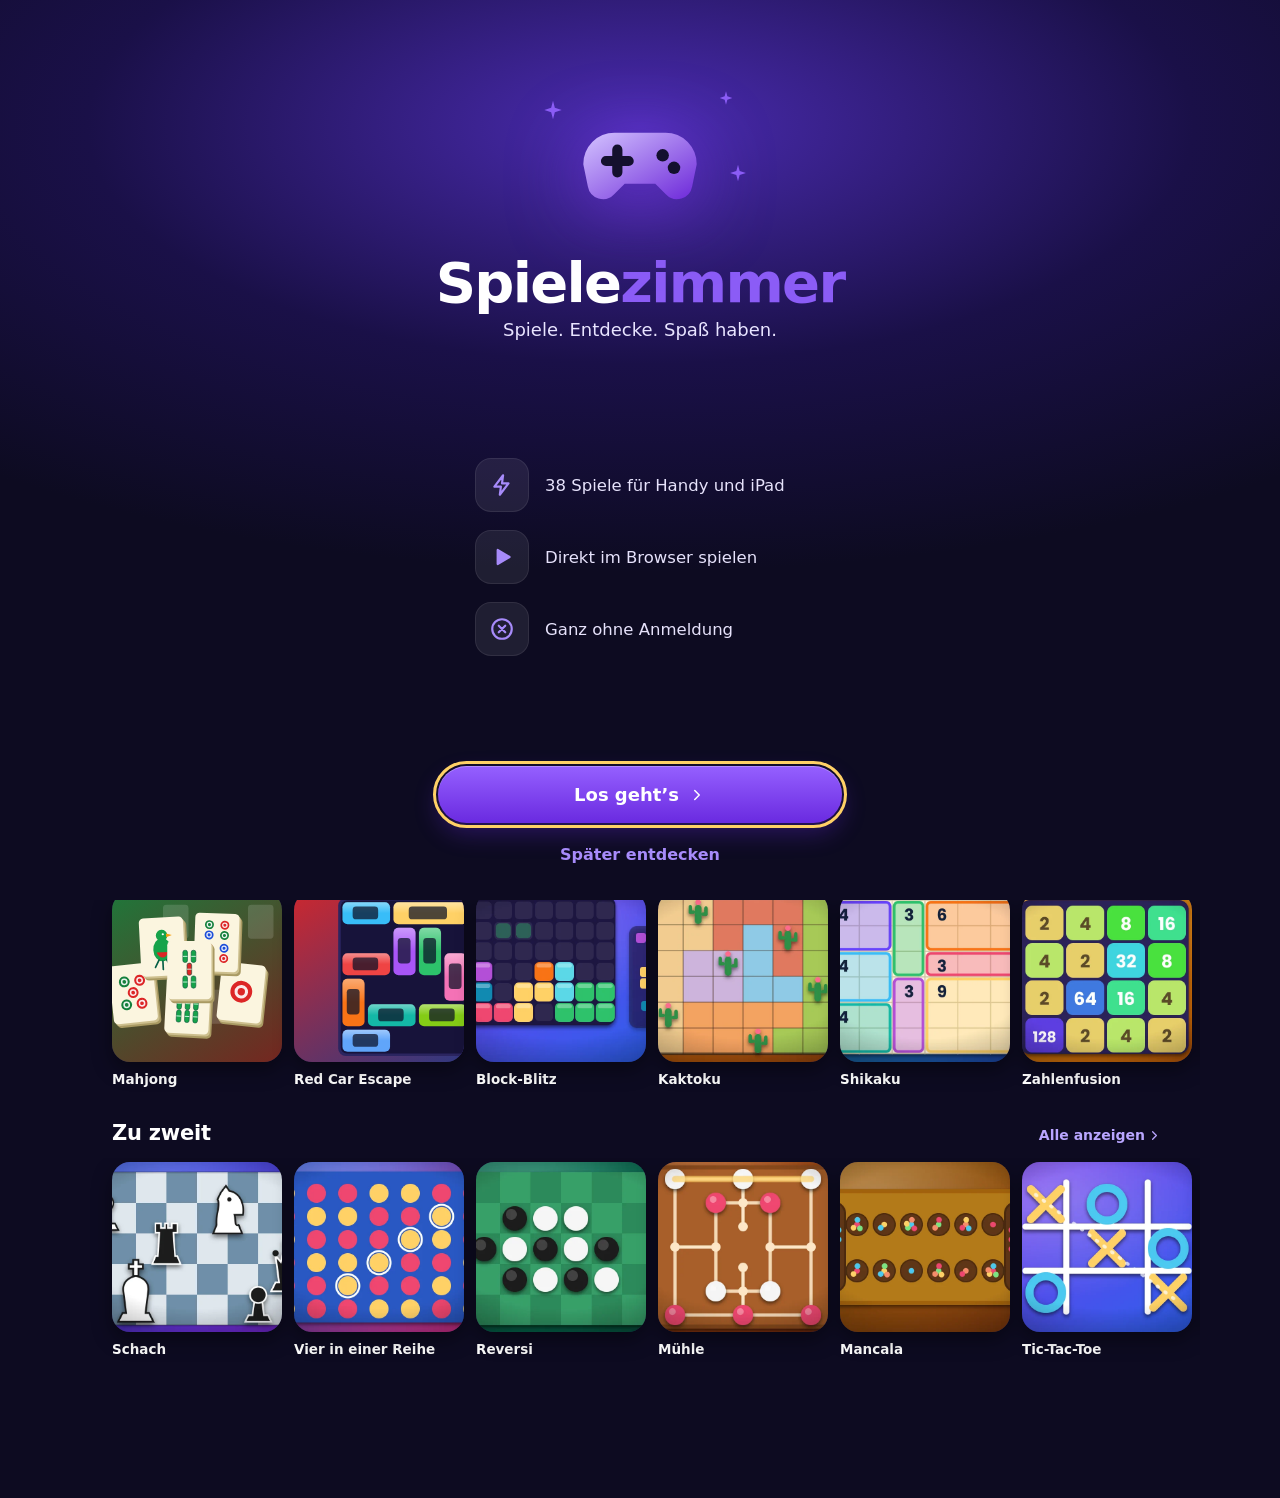
==== commit 990b120f: "Rename spielezimmer (10).html to index.html" ====
--- a/index.html
+++ b/index.html
@@ -422,6 +422,72 @@
 @media(min-width:760px){.ztg{grid-template-columns:repeat(6,1fr)}.ls{grid-template-columns:repeat(2,minmax(0,1fr))}.kg{grid-template-columns:repeat(3,minmax(0,1fr))}.hst{right:50%}}
 @media(min-width:820px){.zdg{grid-template-columns:minmax(0,1.15fr) minmax(0,1fr);align-items:center;gap:38px}}
 @media(min-width:900px){#tab{left:50%;right:auto;transform:translateX(-50%);bottom:max(18px,env(safe-area-inset-bottom));width:min(560px,92vw);border-radius:28px;border:1px solid #ffffff1c;padding-bottom:8px}}
+
+/* ---- Schach: flüssige Bewegung, Ziehen mit dem Finger ---- */
+.ch8,.ch8 .sq{touch-action:none}
+.ch8{box-shadow:0 14px 40px #0008,0 0 0 3px #ffffff14}
+.chwrap{position:relative}
+.mvp{position:absolute;left:0;top:0;display:flex;align-items:center;justify-content:center;line-height:1;font-weight:400;pointer-events:none;z-index:6;will-change:transform;backface-visibility:hidden;-webkit-user-select:none;user-select:none}
+.mvp.drag{z-index:8;scale:1.2}
+.sq.tg::after{animation:dotin .16s ease-out both}
+@keyframes dotin{from{scale:.3;opacity:0}}
+.sq.sl .cpc{animation:selup .16s ease-out both}
+@keyframes selup{to{scale:1.12;translate:0 -3%}}
+.sq.hv{box-shadow:inset 0 0 0 4px #ffffffcc}
+.sq.ck{background:radial-gradient(circle,#ff9a9a 0,#ef4444 55%,#b91c1c 100%)!important}
+.ch8.spin .crk,.ch8.spin .cfl{opacity:0}
+.thk{display:inline-flex;gap:3px;margin-left:7px;vertical-align:middle}
+.thk i{width:5px;height:5px;border-radius:50%;background:currentColor;animation:thk 1s ease-in-out infinite both}
+.thk i:nth-child(2){animation-delay:.15s}.thk i:nth-child(3){animation-delay:.3s}
+@keyframes thk{0%,80%,100%{opacity:.25;scale:.7}40%{opacity:1;scale:1}}
+/* ---- Allgemein: Rückmeldung beim Antippen, Fokus ---- */
+.rw{transition:transform .12s,background .2s}.rw:active{transform:scale(.985)}
+.zsq:active .cv{transform:scale(.96)}
+.rw:focus-visible,.zsq:focus-visible{outline:3px solid var(--y);outline-offset:2px;border-radius:18px}
+.capt{display:grid;gap:8px;width:100%;font-size:inherit;opacity:1}
+.cap{background:#ffffff0d;border:1px solid #ffffff14;border-radius:14px;padding:9px 10px 10px}
+.cap small{display:flex;justify-content:space-between;align-items:center;font-size:13.5px;font-weight:700;opacity:.9}
+.cap small b{background:var(--y);color:#14213d;border-radius:99px;padding:1px 9px;font-size:13px}
+.cap .tr{margin-top:7px;min-height:38px;background:#dfe7ee;border-radius:10px;padding:2px 10px;display:flex;flex-wrap:wrap;align-items:center;font-size:26px;line-height:1.3;letter-spacing:-.1em}
+.cap .tr span{font-size:26px}
+.cap .tr:empty::after{content:'noch nichts';color:#5b6b7a;letter-spacing:0;font-size:13px;font-weight:600}
+/* ---- Mahjong ---- */
+.mjs{position:relative;container-type:inline-size;margin:6px auto;-webkit-user-select:none;user-select:none}
+.mj{position:absolute;cursor:pointer;border-radius:.9cqw;background:linear-gradient(145deg,#fffdf4,#efe6c8);box-shadow:.22cqw .3cqw 0 #cdbf8e,.44cqw .6cqw 0 #a99a63,.7cqw 1cqw .8cqw #0007;translate:calc(var(--z)*-.5cqw) calc(var(--z)*-.65cqw);transition:filter .15s,transform .15s,background .15s}
+.mj svg{position:absolute;left:6%;top:5%;width:88%;height:90%;pointer-events:none}
+.mj.blk::after{content:'';position:absolute;inset:0;border-radius:inherit;background:#1e1b4b;opacity:.3;pointer-events:none}
+.mj.sel{background:linear-gradient(145deg,#fff4b8,#ffd166);transform:translateY(-.7cqw)}
+.mj.hint{background:linear-gradient(145deg,#e6fbff,#8fe3ff);animation:mjh .55s ease-in-out 3}
+@keyframes mjh{50%{transform:translateY(-1cqw) scale(1.07)}}
+.mj.out{animation:mjo .38s ease-in forwards;pointer-events:none}
+@keyframes mjo{to{opacity:0;transform:translateY(-3cqw) scale(1.25)}}
+.mj.gone{display:none}
+.mj.back{animation:mjb .32s ease-out}
+@keyframes mjb{from{opacity:0;transform:translateY(-3cqw) scale(.8)}}
+.mj.shk{animation:mjs .3s ease}
+@keyframes mjs{25%{transform:translateX(-.7cqw)}75%{transform:translateX(.7cqw)}}
+.mj.flip{animation:mjf .36s ease-in-out var(--d,0ms)}
+@keyframes mjf{50%{transform:scaleX(0)}}
+.mjc{display:flex;gap:8px;justify-content:center;flex-wrap:wrap;margin:8px 0}
+.mjc .sm:disabled{opacity:.4}
+.mjc .pulse{animation:mjp .9s ease-in-out infinite;background:var(--y);color:#14213d}
+@keyframes mjp{50%{scale:1.08}}
+/* ---- Red Car Escape ---- */
+.rcb{position:relative;container-type:inline-size;width:min(92%,calc(var(--dvh,100vh) - 215px),620px);aspect-ratio:1;margin:12px auto;translate:-3cqw 0;background:#17133a;background-image:linear-gradient(#ffffff0c 1px,transparent 1px),linear-gradient(90deg,#ffffff0c 1px,transparent 1px);background-size:16.6667% 16.6667%;border-radius:16px;box-shadow:0 0 0 .9cqw #2b2560,0 14px 40px #0008;touch-action:none;-webkit-user-select:none;user-select:none}
+.rcx{position:absolute;left:100%;top:33.3333%;height:16.6667%;width:7cqw;display:flex;align-items:center;justify-content:center;color:var(--y);font-size:5.5cqw;animation:rcxa 1.1s ease-in-out infinite}
+.rcx::before{content:'';position:absolute;left:0;top:0;bottom:0;width:1cqw;background:#17133a}
+@keyframes rcxa{50%{translate:.8cqw 0}}
+.rcv{position:absolute;touch-action:none;cursor:grab;transition:left .14s ease,top .14s ease,transform .14s ease}
+.rcv.drg{transition:none;z-index:3;cursor:grabbing}
+.rcv i{position:absolute;inset:7%;border-radius:20%;background:linear-gradient(180deg,#ffffff66,#fff0 50%),var(--c);box-shadow:inset 0 -.7cqw 0 #0003,0 .6cqw 1.2cqw #0007;pointer-events:none}
+.rcv i::before{content:'';position:absolute;border-radius:22%;background:#0b1026b3}
+.rcv.hz i::before{inset:18% 22%}.rcv.vt i::before{inset:22% 18%}
+.rcv.t3.hz i::before{inset:18% 10% 18% 58%}.rcv.t3.vt i::before{inset:58% 18% 10% 18%}
+.rcv.t3 i::after{content:'';position:absolute;border-radius:12%;background:#0003}
+.rcv.t3.hz i::after{inset:10% 46% 10% 6%}.rcv.t3.vt i::after{inset:6% 10% 46% 10%}
+.rcv.rd{--c:#ef4444;z-index:2}.rcv.rd i{background:linear-gradient(180deg,#ffffff66,#fff0 50%),linear-gradient(90deg,transparent 44%,#ffd166aa 44% 56%,transparent 56%),var(--c);box-shadow:inset 0 -.7cqw 0 #0003,0 0 2cqw #ef444488,0 .6cqw 1.2cqw #0007}
+.rcv.hint{animation:rch .5s ease-in-out 4;z-index:4}
+@keyframes rch{50%{scale:1.1;filter:brightness(1.3)}}
 </style></head>
 <body><div id="main"><div id="app"></div></div><nav id="tab" aria-label="Hauptmenü"></nav><div id="modal" hidden></div>
 <noscript><p style="padding:20px;font:18px sans-serif">Für das Spielezimmer wird JavaScript benötigt.</p></noscript>
@@ -444,8 +510,8 @@
 <h2>8. Verschlüsselung</h2><p>Die Seite wird über eine verschlüsselte HTTPS-Verbindung ausgeliefert.</p><p>Stand: November 2026</p><p><a href="#impressum">Impressum</a> · <a href="#datenschutz">Datenschutz</a></p></main></template>
 <script>
 // Reihenfolge der Spiele. Neues Spiel: Ordner unter games/ anlegen und hier die ID eintragen.
-const VER='6'; // Bei jedem Update erhöhen, damit Browser keine alten Dateien nutzen
-const GAME_IDS=["schach", "vier-in-einer-reihe", "reversi", "muehle", "mancala", "tic-tac-toe", "ultimate-tic-tac-toe", "paare-finden", "kaestchen", "wuerfelkoenig", "blasenschuss", "block-blitz", "kaktoku", "shikaku", "zahlenfusion", "blockfall", "minenfeld", "schiebepuzzle", "farbflut", "lichter-aus", "farbfolge", "flaggen-quiz", "woertle", "galgenmaennchen", "air-hockey", "flatterflug", "neon-dash", "spiral-sprung", "strassenhuepfer", "farbland", "schlangenjagd", "steinbrecher", "turmbau", "tap-duell", "tauziehen"];
+const VER='8'; // Bei jedem Update erhöhen, damit Browser keine alten Dateien nutzen
+const GAME_IDS=["schach", "vier-in-einer-reihe", "reversi", "muehle", "mancala", "tic-tac-toe", "ultimate-tic-tac-toe", "paare-finden", "mahjong", "red-car-escape", "kaestchen", "wuerfelkoenig", "blasenschuss", "block-blitz", "kaktoku", "shikaku", "zahlenfusion", "blockfall", "minenfeld", "schiebepuzzle", "farbflut", "lichter-aus", "farbfolge", "flaggen-quiz", "woertle", "galgenmaennchen", "air-hockey", "flatterflug", "neon-dash", "spiral-sprung", "strassenhuepfer", "farbland", "schlangenjagd", "steinbrecher", "turmbau", "tap-duell", "tauziehen", "ballonwache"];
 
 </script>
 <script>
@@ -463,7 +529,7 @@
 (function(){const g=HTMLCanvasElement.prototype.getContext;HTMLCanvasElement.prototype.getContext=function(t,a){const c=g.call(this,t,a);if(t==='2d'&&c&&!this._hd){this._hd=1;const k=Math.min(2,Math.max(1,window.devicePixelRatio||1)),w=this.width,h=this.height;this.width=Math.round(w*k);this.height=Math.round(h*k);this.style.setProperty('--ar',w/h);this.style.setProperty('--cw',w+'px');this.style.aspectRatio=w+' / '+h;c.setTransform(k,0,0,k,0,0)}return c}})();
 const later=(f,ms)=>tm.push(setTimeout(f,ms)),clear=()=>{tm.forEach(clearTimeout);tm=[];cancelAnimationFrame(raf);onresize=onkeydown=onkeyup=null;app.innerHTML='';document.querySelectorAll('.endov,.endpill').forEach(e=>e.remove())};
 let RST=null;
-function bar(r,fl){RST=r||null;const d=$('div','bar'),b=$('button','sm','← Menü'),s=$('div','st');b.onclick=menu;d.append(b,s);if(r){const n=$('button','sm','↻');n.title='Neu starten';n.onclick=()=>{clear();r()};d.append(n)}if(fl){const f=$('button','sm','⟲ Drehen');f.title='Spielfeld um 180° drehen';f.onclick=()=>{if(typeof fl=='function')fl();else{const e=app.querySelector(fl);if(e)e.classList.toggle('rot180')}};d.append(f)}const q=$('button','sm','?');q.title='Anleitung';q.setAttribute('aria-label','Anleitung');q.onclick=()=>helpModal(CURG);d.append(q);app.append(d);return s}
+function bar(r,fl){RST=r||null;const d=$('div','bar'),b=$('button','sm','← Menü'),s=$('div','st');b.onclick=()=>{RS=1;menu()};d.append(b,s);if(r){const n=$('button','sm','↻');n.title='Neu starten';n.onclick=()=>{clear();r()};d.append(n)}if(fl){const f=$('button','sm','⟲ Drehen');f.title='Spielfeld um 180° drehen';f.onclick=()=>{if(typeof fl=='function')fl();else{const e=app.querySelector(fl);if(e)e.classList.toggle('rot180')}};d.append(f)}const q=$('button','sm','?');q.title='Anleitung';q.setAttribute('aria-label','Anleitung');q.onclick=()=>helpModal(CURG);d.append(q);app.append(d);return s}
 
 // ---- Spiele-Register: jedes Spiel meldet sich in games/<ordner>/game.js hier an
 const GAMES=[],META={},RULES={};
@@ -589,11 +655,11 @@
 o:['Allein: ein Ergebnis zum Verbessern. Zu zweit: abwechselnd, beide sehen die Tabelle. Gegen Computer: der Computer würfelt und wählt selbst.'],
 t:['Streiche früh ein Feld, das du kaum schaffst (z. B. Fünferpasch), statt später gute Felder zu verbrauchen.','Der Bonus von 35 Punkten ist viel: Ziele in jedem Block auf mindestens drei gleiche.']},
 'Blasenschuss':{z:'Lass alle Kugeln platzen und verhindere, dass sie die rote Linie unten erreichen.',
-s:['Ziele mit dem Finger oder der Maus. Eine gestrichelte Linie zeigt den Weg, Wände werfen die Kugel zurück.','Lass los, um zu schießen. Die Kugel bleibt an anderen Kugeln hängen.','Drei oder mehr gleichfarbige Kugeln, die sich berühren, platzen. Kugeln, die dadurch nicht mehr mit der Decke verbunden sind, fallen ebenfalls.','Tippe auf die kleine Reservekugel unten links, um die aktuelle zu tauschen.','Alle paar Schüsse und nach einer Zeit kommt oben eine neue Reihe dazu, der Balken ganz oben zeigt die Zeit.'],
+s:['Ziele mit dem Finger oder der Maus. Eine gestrichelte Linie zeigt den Weg, Wände werfen die Kugel zurück.','Lass los, um zu schießen. Die Kugel bleibt an anderen Kugeln hängen.','Drei oder mehr gleichfarbige Kugeln, die sich berühren, platzen. Kugeln, die dadurch nicht mehr mit der Decke verbunden sind, fallen ebenfalls.','Tippe auf die kleine Reservekugel unten links, um die aktuelle zu tauschen.','Nach 1 bis 3 Schüssen, die nichts zum Platzen bringen, kommt oben eine neue Reihe dazu. Wann genau, ist jedes Mal zufällig, einen Zeitdruck gibt es nicht.'],
 k:'Ziehen = zielen, Loslassen = schießen. Tastatur: Pfeile links/rechts zielen, Leertaste schießt, Pfeil runter tauscht.',
-p:['Punkte: 10 pro geplatzter Kugel, Bonus bei größeren Gruppen, 20 pro herabgefallener Kugel, 500 für ein geräumtes Level.','Neue Reihe: Leicht nach 7 Schüssen oder 18 Sekunden, Mittel nach 6 Schüssen oder 15 Sekunden, Schwer nach 5 Schüssen oder 12 Sekunden.','Das Spiel ist vorbei, wenn Kugeln die rote gestrichelte Linie berühren.'],
+p:['Punkte: 10 pro geplatzter Kugel, Bonus bei größeren Gruppen, 20 pro herabgefallener Kugel, 500 für ein geräumtes Level.','Neue Reihe: Nach jeder neuen Reihe wird zufällig neu gewürfelt, ob sie nach 1, 2 oder 3 Fehlschüssen kommt. Ein Schuss, der eine Gruppe zum Platzen bringt, zählt nicht mit.','Das Spiel ist vorbei, wenn Kugeln die rote gestrichelte Linie berühren.'],
 o:['Schwierigkeit: Leicht 4, Mittel 5, Schwer 6 Farben.'],
-t:['Triff Kugeln, die ganze Gruppen oben halten: Dann fällt viel auf einmal.','Nutze Banden: Schieße schräg an die Wand, um schwer erreichbare Stellen zu treffen.']},
+t:['Platzende Schüsse zählen nicht: Wer trifft, hält die nächste Reihe auf Abstand.','Triff Kugeln, die ganze Gruppen oben halten: Dann fällt viel auf einmal.','Nutze Banden: Schieße schräg an die Wand, um schwer erreichbare Stellen zu treffen.']},
 'Block-Blitz':{z:'Lege Blöcke aufs 8×8-Feld, räume volle Linien ab und sammle möglichst viele Punkte, bis nichts mehr passt.',
 s:['Unten liegen drei Blöcke. Ziehe einen mit dem Finger aufs Feld. Er erscheint etwas über dem Finger, damit du ihn sehen kannst.','Lasse los: Passt der Block (die Vorschau ist sichtbar), bleibt er liegen.','Jede komplett gefüllte Reihe oder Spalte verschwindet.','Sind alle drei Blöcke gelegt, kommen drei neue.','Ist kein Block mehr platzierbar, ist das Spiel vorbei.'],
 k:'Block ziehen und loslassen. Zum Abbrechen außerhalb des Feldes loslassen. Blöcke lassen sich nicht drehen.',
@@ -763,12 +829,12 @@
 const K={'c:Action':{i:'pad',a:'#c4b5fd',b:'#7c3aed',t:'Action',d:'Spannende Actionspiele für schnelle Reflexe'},'c:Brettspiele':{i:'pawn',a:'#fde68a',b:'#f59e0b',t:'Brettspiele',d:'Strategie-Klassiker für kluge Köpfe'},'c:Puzzle':{i:'puzzle',a:'#86efac',b:'#16a34a',t:'Puzzle',d:'Knifflige Rätsel zum Tüfteln'},'c:Wörter & Quiz':{i:'quiz',a:'#93c5fd',b:'#2563eb',t:'Wörter & Quiz',d:'Wortspiele und Wissensfragen'},zwei:{i:'duo',a:'#f9a8d4',b:'#c026d3',t:'Zu zweit',d:'Spiele für zwei an einem Gerät'},neu:{i:'star',a:'#fde68a',b:'#f59e0b',t:'Neu',d:'Die neuesten Spiele im Zimmer'}};
 const X={top:{t:'Beliebte Spiele',d:'Die Lieblinge im Spielezimmer',b:'#7c3aed'},rec:{t:'Zuletzt gespielt',d:'Mach dort weiter, wo du aufgehört hast',b:'#2563eb'}};
 const TK=['c:Action','c:Brettspiele','c:Puzzle','c:Wörter & Quiz','zwei','neu'];
-let DET=0,BK='home',PRV='home';
+let DET=0,BK='home',PRV='home',RS=0;const SCRY={};
 const gl=v=>{const A=GAMES,F=g=>META[g.n][3];if(v.startsWith('c:'))return A.filter(g=>META[g.n][0]==v.slice(2));
 return({neu:A.filter(g=>F(g).includes('n')),zwei:A.filter(g=>META[g.n][4]!='1'),top:A.filter(g=>F(g).includes('t')),rec:REC.map(n=>A.find(g=>g.n==n)).filter(Boolean),fav:A.filter(g=>FAV.includes(g.n))})[v]||[]};
 const tag=g=>{const r=RULES[g.n]||'',m=r.match(/^[^.!?]*[.!?]/);return m?m[0]:r};
 function cv(g,c){const d=$('div','cv '+(c||'')),i=new Image();i.decoding='async';i.alt='';i.src=THUMBS[g.id]||'data:,';i.onerror=()=>{i.remove();d.insertAdjacentHTML('afterbegin',thumb(g))};d.append(i);return d}
-const act=(e,f)=>{e.tabIndex=0;e.onclick=f;e.onkeydown=k=>{if(k.key=='Enter')f()}};
+const act=(e,f)=>{e.tabIndex=0;e.onclick=f;e.onkeydown=k=>{if(k.key=='Enter'||k.key==' '){k.preventDefault();f()}}};
 function row(g){const r=$('div','rw');r.setAttribute('role','button');r.append(cv(g,'zrc'),$('div','rt',`<b>${g.n}</b><span>${tag(g)}</span>`),$('div','rp',li('play',17)));act(r,()=>setup(g));return r}
 function sq(g){const d=$('div','zsq');d.append(cv(g),$('b',0,g.n));act(d,()=>setup(g));return d}
 const sbtn=()=>{const b=$('button','ib',li('search'));b.setAttribute('aria-label','Suchen');b.onclick=()=>{QS='';menu('such')};return b};
@@ -781,7 +847,7 @@
 const TABS=[['home','home','Home'],['kat','grid','Kategorien'],['fav','heart','Favoriten'],['mehr','menu','Mehr']];
 function tabs(v){const a=v=='home'||['neu','zwei','top','rec','such'].includes(v)?'home':v.startsWith('c:')||v=='kat'?'kat':v,t=$id('tab');t.innerHTML='';TABS.forEach(([k,i,l])=>{const b=$('button','ztb'+(a==k?' on':''),li(i,24)+`<span>${l}</span>`);b.onclick=()=>{if(location.hash)location.hash='';menu(k)};t.append(b)})}
 function menu(v){if(typeof v!='string')v=VIEW;if(v!=VIEW)PRV=VIEW;VIEW=v;DET=0;clear();document.body.classList.remove('play');scrollTo(0,0);tabs(v);const pg=$('div','pg');app.append(pg);
-({home,kat,fav:favs,mehr,such:srch})[v]?({home,kat,fav:favs,mehr,such:srch})[v](pg):lst(pg,v)}
+({home,kat,fav:favs,mehr,such:srch})[v]?({home,kat,fav:favs,mehr,such:srch})[v](pg):lst(pg,v);if(RS){RS=0;const y=SCRY[v]||0;if(y)requestAnimationFrame(()=>scrollTo(0,y))}}
 function home(pg){pg.append(hdr({wm:1}));
 const sl=['Action','Brettspiele','Puzzle','Wörter & Quiz'].map(c=>{const l=GAMES.filter(g=>META[g.n][0]==c);return l.find(g=>META[g.n][3].includes('t'))||l[0]}).filter(Boolean);
 const hs=$('div','hs'),tr=$('div','zht'),dots=$('div','hdots');let lt=0;
@@ -829,10 +895,10 @@
 function helpModal(n){const g=GAMES.find(z=>z.n==n);if(!g)return;const d=$('div','hb',helpHTML(g)),b=$('button','start','Verstanden');b.onclick=()=>md.hidden=true;const w=$('div');w.append(d,b);modal(w)}
 // Spiel-Startseite: Kopfbereich mit Vorschaubild, nur sinnvolle Einstellungen, großer Startknopf, Anleitung zum Aufklappen
 const optVisible=(k,label,o)=>{if(k=='d'&&/Computer/.test(label))return o.m!=2;if(k=='rot'||k=='sit')return o.m==2;return true};
-function setup(x){if(!DET){BK=VIEW;DET=1}clear();document.body.classList.remove('play');scrollTo(0,0);tabs(BK);
+function setup(x){if(!DET){BK=VIEW;DET=1;SCRY[VIEW]=scrollY}clear();document.body.classList.remove('play');scrollTo(0,0);tabs(BK);
 const M=META[x.n],pg=$('div','pg zdt'),cat=K['c:'+M[0]]||K.neu;app.append(pg);
 const hv=$('button','ib'+(FAV.includes(x.n)?' on':''),li('heart',24));hv.setAttribute('aria-label','Favorit');hv.onclick=()=>{const i=FAV.indexOf(x.n);if(i<0)FAV.push(x.n);else FAV.splice(i,1);sv('fav',FAV);hv.classList.toggle('on',i<0)};
-pg.append(hdr({back:()=>menu(BK),right:hv}));
+pg.append(hdr({back:()=>{RS=1;menu(BK)},right:hv}));
 const dg=$('div','zdg'),inf=$('div','dif');
 inf.append($('h1',0,x.n),$('div','mt',`<span class="zmc">${ico(cat.i,cat.a,cat.b,16)}${M[0]}</span><span class="zmc">${li('user',15)}${M[4]} Spieler</span>${M[3].includes('n')?'<span class="zmc znw">NEU</span>':M[3].includes('t')?'<span class="zmc tp">★ Top</span>':''}`));
 const o={},sv0=ld('opt-'+x.id,{}),rows=[],set=$('div','os');
@@ -952,23 +1018,55 @@
 if(d==0&&R(100)<30)bm=L[R(L.length)];else{let r=null;try{r=search(b,false,cr,ept,{...LV[d],seen:seenMap(),keyOf})}catch(e){}if(r&&r.m)bm=L.find(m=>m[0]==r.m[0]&&m[1]==r.m[1])}
 if(!bm)bm=L[R(L.length)];mk(bm)};
 const tip=()=>{if(over||bz||think||(o.m==1&&cur==1))return;const hb=ctl.querySelector('.hbtn');if(hb)hb.textContent='Ich überlege …';later(()=>{let r=null;try{r=search(b,cur==0,cr,ept,{depth:6,ms:700,noise:0,seen:seenMap(),keyOf})}catch(e){}if(r&&r.m){hint=[r.m[0],r.m[1]];sel=null}draw()},40)};
-const mk=m=>{if(bz)return;bz=1;think=0;const q=g.children,f=q[ci(m[0])],e=q[ci(m[1])],gr=g.getBoundingClientRect(),a=f.getBoundingClientRect(),z=e.getBoundingClientRect(),pc=f.firstChild,d=$('div','sq',pc.textContent),rt=pc.style.transform?' rotate(180deg)':'';
-d.style.cssText=`position:absolute;left:${a.left-gr.left}px;top:${a.top-gr.top}px;width:${a.width}px;height:${a.height}px;background:none;color:${pc.style.color};text-shadow:${pc.style.textShadow};z-index:3;pointer-events:none;transform:${rt?'rotate(180deg)':'none'}`;
-g.append(d);pc.textContent='';d.getBoundingClientRect();d.style.transition='transform .3s ease';d.style.transform=`translate(${z.left-a.left}px,${z.top-a.top}px)${rt}`;
+const RM=matchMedia('(prefers-reduced-motion:reduce)').matches,CAN=!!g.animate;wr.style.position='relative';
+const rc=i=>{const r=g.children[ci(i)].getBoundingClientRect(),w=wr.getBoundingClientRect();return{x:r.left-w.left,y:r.top-w.top,w:r.width}};
+const idxAt=(x,y)=>{const r=g.getBoundingClientRect(),c=Math.floor((x-r.left)/r.width*8),w=Math.floor((y-r.top)/r.height*8);if(c<0||c>7||w<0||w>7)return -1;const k=w*8+c;return view?63-k:k};
+const put=(d,x,y)=>{d.style.transform=`translate3d(${x}px,${y}px,0)`};
+const mkGhost=i=>{const e=g.children[ci(i)],pc=e.firstChild,a=rc(i),d=$('div','mvp',pc.textContent);d.style.cssText=`width:${a.w}px;height:${a.w}px;font-size:${a.w*8/10.5}px;color:${pc.style.color};text-shadow:${pc.style.textShadow}`;if(pc.style.transform)d.style.rotate='180deg';put(d,a.x,a.y);wr.append(d);pc.style.visibility='hidden';return{d,pc,x:a.x,y:a.y,w:a.w}};
+// Gleitet eine Figur weich von (x0,y0) nach (x1,y1); in der Mitte hebt sie sich leicht ab
+const fly=(d,x0,y0,x1,y1,dur,amp,ease)=>{d.classList.add('fl');if(!CAN){put(d,x1,y1);return}const kf=[];for(let k=0;k<=8;k++){const p=k/8;kf.push({transform:`translate3d(${x0+(x1-x0)*p}px,${y0+(y1-y0)*p}px,0)`,scale:1+amp*Math.sin(Math.PI*p)})}return d.animate(kf,{duration:dur,easing:ease||'cubic-bezier(.3,.1,.2,1)',fill:'forwards'})};
+const mk=(m,dr)=>{if(bz)return;bz=1;think=0;
+const f=m[0],t=m[1],mp=b[f],kn=mp.toLowerCase()=='n',cap=b[t]!='.'?t:(m[2]=='e'?t+(mp=='P'?8:-8):-1),A=dr?{x:dr.x,y:dr.y}:rc(f),Z=rc(t),dist=Math.hypot(Z.x-rc(f).x,Z.y-rc(f).y)/Z.w;
+g.querySelectorAll('.tg,.sl,.ht,.hv').forEach(e=>e.classList.remove('tg','cp','sl','ht','hv'));
+const gh=dr?dr.gh:mkGhost(f);gh.d.classList.remove('drag');
+const dur=dr?130:Math.round(Math.min(480,Math.max(230,190+dist*38+(kn?50:0))));
+fly(gh.d,A.x,A.y,Z.x,Z.y,dur,dr?.03:kn?.22:.06);
+if(cap>=0&&CAN){const vp=g.children[ci(cap)].firstChild;vp.animate([{opacity:1,scale:1},{opacity:0,scale:.6}],{duration:Math.round(dur*.45)+60,delay:Math.round(dur*.55),easing:'ease-in',fill:'forwards'});
+}
+const gs=[gh];
+if(m[2]=='c'){let rf,rt;if(t==62){rf=63;rt=61}else if(t==58){rf=56;rt=59}else if(t==6){rf=7;rt=5}else{rf=0;rt=3}const rg2=mkGhost(rf),ra=rc(rf),rz=rc(rt);fly(rg2.d,ra.x,ra.y,rz.x,rz.y,dur,.1);gs.push(rg2)}
+const pm=promo(b,m);
 later(()=>{bz=0;hist.push({b:[...b],cur,cr:{...cr},ept,last,hm});const mv=b[m[0]],cpt=b[m[1]]!='.'||m[2]=='e';hm=(mv.toLowerCase()=='p'||cpt)?0:hm+1;const u=upd(cr,b,m);b=ap(b,m);cr=u.cr;ept=u.ept;last=[m[0],m[1]];sel=null;hint=null;cur=1-cur;keys.push(keyOf(b,cur==0,crBits(cr),ept));const L=legal(b,cur==0,st());
-if(!L.length)over=chk(b,cur==0)?(cur==0?2:1):3;else if(insuf())over=4;else if(keys.filter(k=>k==keys[keys.length-1]).length>=3)over=5;else if(hm>=100)over=6;if(o.m==2&&o.rot==2&&!over)view=cur;draw();if(!over&&o.m==1&&cur==1){think=1;draw();later(ai,200)}},320)};
-const finish=m=>{if(promo(b,m)&&!(o.m==1&&cur==1)){const w=$('div'),h=$('h2',0,'Umwandlung: Wähle eine Figur'),row=$('div','promo');['q','r','b','n'].forEach(k=>{const bt=$('button','sm',gl(k));bt.style.cssText='font-size:56px;padding:4px 14px;color:'+(cur==0?'#fff;text-shadow:0 0 3px #000,0 0 3px #000':'#111');bt.onclick=()=>{md.hidden=true;mk([m[0],m[1],m[2],k])};row.append(bt)});w.append(h,row);modal(w)}else mk(m)};
+if(!L.length)over=chk(b,cur==0)?(cur==0?2:1):3;else if(insuf())over=4;else if(keys.filter(k=>k==keys[keys.length-1]).length>=3)over=5;else if(hm>=100)over=6;
+const spin=o.m==2&&o.rot==2&&!over&&view!=cur&&CAN&&!RM;
+if(!spin&&o.m==2&&o.rot==2&&!over)view=cur;
+draw();gs.forEach(x=>x.d.remove());
+if(pm&&CAN)g.children[ci(m[1])].firstChild.animate([{scale:.4,opacity:.2},{scale:1.28,offset:.6},{scale:1}],{duration:340,easing:'ease-out'});
+if(spin){bz=1;g.animate([{opacity:1},{opacity:.1,offset:.5},{opacity:1}],{duration:320,easing:'ease-in-out'});later(()=>{view=cur;bz=0;draw()},160);return}
+if(!over&&o.m==1&&cur==1){think=1;draw();later(ai,200)}},dur+30)};
+const finish=m=>{if(promo(b,m)&&!(o.m==1&&cur==1)){const w=$('div'),h=$('h2',0,'Umwandlung: Wähle eine Figur'),row=$('div','promo');['q','r','b','n'].forEach(k=>{const bt=$('button','sm',gl(k));bt.style.cssText='font-size:56px;padding:4px 14px;color:'+(cur==0?'#fff;text-shadow:0 0 3px #000,0 0 3px #000':'#16131f;text-shadow:0 0 2px #fff,0 0 2px #fff,0 0 4px #ffffffaa');bt.onclick=()=>{md.hidden=true;mk([m[0],m[1],m[2],k])};row.append(bt)});w.append(h,row);modal(w)}else mk(m)};
 const tap=i=>{if(over||bz||think||(o.m==1&&cur==1))return;const mv=legal(b,cur==0,st()).find(m=>m[0]==sel&&m[1]==i);if(sel!=null&&mv)return finish(mv);sel=own(b[i],cur==0)?i:null;draw()};
+let drag=null;
+g.onpointerdown=e=>{if(e.button>0||!e.isPrimary||drag||over||bz||think||(o.m==1&&cur==1))return;const i=idxAt(e.clientX,e.clientY);if(i<0||!own(b[i],cur==0))return;sel=i;draw();drag={i,id:e.pointerId,x:e.clientX,y:e.clientY,on:0,t:e.pointerType};try{g.setPointerCapture(e.pointerId)}catch(_){}};
+g.onpointermove=e=>{if(!drag||e.pointerId!=drag.id)return;if(!drag.on){const dx=e.clientX-drag.x,dy=e.clientY-drag.y;if(dx*dx+dy*dy<64)return;drag.on=1;drag.T=legal(b,cur==0,st()).filter(m=>m[0]==drag.i);drag.gh=mkGhost(drag.i);drag.gh.d.classList.add('drag');drag.off=drag.t=='touch'?-drag.gh.w*.6:0}
+const D=drag,w=wr.getBoundingClientRect(),cx=e.clientX,cy=e.clientY+D.off;D.cx=cx;D.cy=cy;D.px=cx-w.left-D.gh.w/2;D.py=cy-w.top-D.gh.w/2;put(D.gh.d,D.px,D.py);
+const ti=idxAt(cx,cy),h=ti>=0&&D.T.some(m=>m[1]==ti)?g.children[ci(ti)]:null;if(h!==D.hv){if(D.hv)D.hv.classList.remove('hv');if(h)h.classList.add('hv');D.hv=h}};
+const endDrag=(e,ok)=>{if(!drag||e.pointerId!=drag.id)return;const D=drag;drag=null;try{g.releasePointerCapture(e.pointerId)}catch(_){}if(!D.on)return;if(D.hv)D.hv.classList.remove('hv');
+const ti=ok?idxAt(D.cx,D.cy):-1,mv=ti>=0?D.T.find(m=>m[1]==ti):null;
+if(mv&&promo(b,mv)){D.gh.d.remove();D.gh.pc.style.visibility='';finish(mv);return}
+if(mv){mk(mv,{gh:D.gh,x:D.px,y:D.py});return}
+const a=rc(D.i);D.gh.d.classList.remove('drag');const an=fly(D.gh.d,D.px,D.py,a.x,a.y,170,0);const done=()=>{D.gh.d.remove();D.gh.pc.style.visibility=''};if(an)an.onfinish=done;else done()};
+g.onpointerup=e=>endDrag(e,1);g.onpointercancel=e=>endDrag(e,0);
 const undo=()=>{if(bz||think||!hist.length)return;let h=hist.pop();if(o.m==1&&h.cur==1&&hist.length)h=hist.pop();else if(o.m==1&&h.cur==1){hist.push(h);return}({b,cur,cr,ept,last,hm}=h);keys.length=hist.length+1;hint=null;over=0;shown=0;document.querySelectorAll('.endov,.endpill').forEach(e=>e.remove());sel=null;if(o.m==2&&o.rot==2)view=cur;draw()};
 const draw=()=>{g.innerHTML='';const L=legal(b,cur==0,st()),T=sel!=null?L.filter(m=>m[0]==sel):[],ck=chk(b,cur==0)?b.indexOf(cur==0?'K':'k'):-1;
 for(let k=0;k<64;k++){const i=view?63-k:k,p=b[i],x=i%8,y=i>>3,tg=T.find(m=>m[1]==i);
 const e=$('button','sq'+((x+y)%2?' dk':'')+(sel==i?' sl':'')+(tg?(p!='.'||tg[2]=='e'?' tg cp':' tg'):'')+(last&&(last[0]==i||last[1]==i)?' lm':'')+(ck==i?' ck':'')+(hint&&(hint[0]==i||hint[1]==i)?' ht':''));
-const pc=$('b','cpc',p=='.'?'':gl(p));pc.style.color=own(p,true)?'#fff':'#111';if(own(p,true))pc.style.textShadow='0 0 3px #000,0 0 3px #000';if(own(p,false)&&o.m==2&&o.rot==1)pc.style.transform='rotate(180deg)';e.append(pc);
+const pc=$('b','cpc',p=='.'?'':gl(p));pc.style.color=own(p,true)?'#fff':'#16131f';pc.style.textShadow=own(p,true)?'0 0 3px #000,0 0 3px #000':'0 0 2px #fff,0 0 2px #fff,0 0 4px #ffffffaa';if(own(p,false)&&o.m==2&&o.rot==1)pc.style.transform='rotate(180deg)';e.append(pc);
 if(k%8==0)e.append($('span','crk',String(8-y)));if(k>=56)e.append($('span','cfl','abcdefgh'[x]));e.onclick=()=>tap(i);g.append(e)}
 const cnt={P:8,N:2,B:2,R:2,Q:1,p:8,n:2,b:2,r:2,q:1},pr={P:0,p:0};b.forEach(p=>{if(cnt[p]!=null)cnt[p]--});['N','B','R','Q','n','b','r','q'].forEach(k=>{if(cnt[k]<0){pr[k==k.toUpperCase()?'P':'p']-=cnt[k];cnt[k]=0}});cnt.P=Math.max(0,cnt.P-pr.P);cnt.p=Math.max(0,cnt.p-pr.p);
-const lost=w=>'qrbnp'.split('').map(k=>(w?k.toUpperCase():k).repeat(cnt[w?k.toUpperCase():k]||0)).join('').split('').map(p=>`<span style="color:${w?'#fff':'#111'};${w?'text-shadow:0 0 2px #000,0 0 2px #000':''}">${gl(p)}</span>`).join('');
-ctl.innerHTML='';const ub=$('button','sm','↶ Zug zurück');ub.disabled=!hist.length||bz||think;ub.onclick=undo;const cp=$('div','capt',`<div>Geschlagen (Weiß): ${lost(true)||'–'}</div><div>Geschlagen (Schwarz): ${lost(false)||'–'}</div>`);const hb=$('button','sm hbtn','💡 Tipp');hb.disabled=!!(over||bz||think||(o.m==1&&cur==1));hb.onclick=tip;const bw=$('div');bw.style.cssText='display:flex;gap:8px;flex-wrap:wrap';bw.append(ub,hb);ctl.append(bw,cp);
-const mate=over==1||over==2;if(over&&!shown){shown=1;const w=over==2?1:0;const ex={review:true,delay:700,stats:[['Züge',hist.length+1]]};if(over==3)duelEnd(-1,{...ex,sub:'Patt – kein Zug mehr möglich, aber kein Schach.'});else if(over==4)duelEnd(-1,{...ex,sub:'Remis – zu wenig Material für ein Matt.'});else if(over==5)duelEnd(-1,{...ex,sub:'Remis – dieselbe Stellung zum dritten Mal.'});else if(over==6)duelEnd(-1,{...ex,sub:'Remis – 50 Züge ohne Schlagzug oder Bauernzug.'});else duelEnd(w,{...ex,sub:'Schachmatt!'})}if(!over)shown=0;s.innerHTML=over?(over==3?'Patt – Unentschieden':over==4?'Remis – zu wenig Material':over==5?'Remis – Stellung dreimal wiederholt':over==6?'Remis – 50-Züge-Regel':dot(+(over==2))+names[+(over==2)]+' gewinnt durch Schachmatt'):think?`${dot(1)}${names[1]} überlegt …`:`${dot(cur)}${names[cur]} ist dran${ck>=0?' · Schach!':''}`;if(mate)s.classList.add('win')};draw()}
+const lost=w=>'qrbnp'.split('').map(k=>(w?k.toUpperCase():k).repeat(cnt[w?k.toUpperCase():k]||0)).join('').split('').map(p=>`<span style="${w?'color:#fff;text-shadow:0 0 2px #000,0 0 2px #000':'color:#16131f;text-shadow:0 0 2px #fff,0 0 2px #fff,0 0 3px #ffffffaa'}">${gl(p)}</span>`).join('');
+ctl.innerHTML='';const ub=$('button','sm','↶ Zug zurück');ub.disabled=!hist.length||bz||think;ub.onclick=undo;const val=w=>'QRBNP'.split('').reduce((a,k)=>a+(cnt[w?k:k.toLowerCase()]||0)*V[k.toLowerCase()],0),ld=val(false)-val(true),cp=$('div','capt',`<div class="cap"><small><span>${dot(0)}${names[0]} hat geschlagen</span>${ld>0?'<b>+'+ld+'</b>':''}</small><div class="tr">${lost(false)}</div></div><div class="cap"><small><span>${dot(1)}${names[1]} hat geschlagen</span>${ld<0?'<b>+'+-ld+'</b>':''}</small><div class="tr">${lost(true)}</div></div>`);const hb=$('button','sm hbtn','💡 Tipp');hb.disabled=!!(over||bz||think||(o.m==1&&cur==1));hb.onclick=tip;const bw=$('div');bw.style.cssText='display:flex;gap:8px;flex-wrap:wrap';bw.append(ub,hb);ctl.append(bw,cp);
+const mate=over==1||over==2;if(over&&!shown){shown=1;const w=over==2?1:0;const ex={review:true,delay:700,stats:[['Züge',hist.length+1]]};if(over==3)duelEnd(-1,{...ex,sub:'Patt – kein Zug mehr möglich, aber kein Schach.'});else if(over==4)duelEnd(-1,{...ex,sub:'Remis – zu wenig Material für ein Matt.'});else if(over==5)duelEnd(-1,{...ex,sub:'Remis – dieselbe Stellung zum dritten Mal.'});else if(over==6)duelEnd(-1,{...ex,sub:'Remis – 50 Züge ohne Schlagzug oder Bauernzug.'});else duelEnd(w,{...ex,sub:'Schachmatt!'})}if(!over)shown=0;s.innerHTML=over?(over==3?'Patt – Unentschieden':over==4?'Remis – zu wenig Material':over==5?'Remis – Stellung dreimal wiederholt':over==6?'Remis – 50-Züge-Regel':dot(+(over==2))+names[+(over==2)]+' gewinnt durch Schachmatt'):think?`${dot(1)}${names[1]} überlegt<span class="thk"><i></i><i></i><i></i></span>`:`${dot(cur)}${names[cur]} ist dran${ck>=0?' · Schach!':''}`;if(mate)s.classList.add('win')};draw()}
 
 registerGame({"id": "schach", "n": "Schach", "i": "♟️", "cat": "Brettspiele", "c": ["#1d4ed8", "#7e22ce"], "fl": "t", "pl": "1–2", "rules": "Setze den gegnerischen König matt. Mit Rochade, En passant, Umwandlung, Tipp, Zug zurück und drehbarem Brett.", "o": [["m", "Gegner", [["Computer", 1], ["Zu zweit", 2]]], ["d", "Computer-Stärke", [["Leicht", 0], ["Mittel", 1], ["Schwer", 2]], 1], ["rot", "Ansicht (zu zweit)", [["Fest: Weiß unten", 0], ["Gegenüber: schwarze Figuren gedreht", 1], ["Brett dreht sich nach jedem Zug", 2]]]], "css": true,f:chess});
 
@@ -1152,12 +1250,12 @@
 </script>
 <script>
 // Blasenschuss
-function bub(o){const s=bar(()=>bub(o)),W=400,H=640,BR=20,RH=34.64,SX=200,SY=585,NX=90,NY=598,N=o.n,LIM=11-N,PAL=['#ef476f','#118ab2','#2dc26b','#ffd166','#5ad8e6','#b44fd8'],key='bs'+N,cv=$('canvas','hk');cv.width=W;cv.height=H;app.append(cv);const x=cv.getContext('2d');
+function bub(o){const s=bar(()=>bub(o)),W=400,H=640,BR=20,RH=34.64,SX=200,SY=585,NX=90,NY=598,N=o.n,PAL=['#ef476f','#118ab2','#2dc26b','#ffd166','#5ad8e6','#b44fd8'],key='bs'+N,cv=$('canvas','hk');cv.width=W;cv.height=H;app.append(cv);const x=cv.getContext('2d');
 let best=0;try{best=+localStorage.getItem(key)||0}catch(e){}
-let g,par,sc,lv,miss,cur,nxt,mv,fx=[],ang=Math.PI/2,st,turn=0,res=[],cd=0,nb=0,lt=0,sw=0,ta=0;const seed=1+R(1e6),TT={4:18000,5:15000,6:12000}[N],dead=()=>g.some((row,p)=>p>=14&&row.some(v=>v>=0));
+let g,par,sc,lv,miss,lim,cur,nxt,mv,fx=[],ang=Math.PI/2,st,turn=0,res=[],cd=0,nb=0,lt=0,sw=0;const seed=1+R(1e6),dead=()=>g.some((row,p)=>p>=14&&row.some(v=>v>=0));
 const len=r=>(r+par)%2?9:10,cx=(r,c)=>BR+c*2*BR+((r+par)%2?BR:0),cy=r=>BR+r*RH;
 const present=()=>{const a=new Set();g.forEach(r=>r.forEach(v=>{if(v>=0)a.add(v)}));return[...a]},pick=()=>{const a=present();return a.length?a[R(a.length)]:0};
-const board=()=>{let a=seed+lv*7919;const rn=()=>(a=(a*1664525+1013904223)>>>0)/4294967296;par=0;g=[];for(let r=0;r<16;r++)g.push(Array(len(r)).fill(-1).map(()=>r<5+Math.min(lv,5)?Math.floor(rn()*N):-1));cur=pick();nxt=pick();miss=0;ta=0;mv=null};
+const board=()=>{let a=seed+lv*7919;const rn=()=>(a=(a*1664525+1013904223)>>>0)/4294967296;par=0;g=[];for(let r=0;r<16;r++)g.push(Array(len(r)).fill(-1).map(()=>r<5+Math.min(lv,5)?Math.floor(rn()*N):-1));cur=pick();nxt=pick();miss=0;lim=1+R(3);mv=null};
 const u=()=>s.innerHTML=(o.m==2?`${dot(turn)}${names[turn]} · `:'')+`Level ${lv} · Punkte ${sc} · 🏆 ${best}`;
 const newGame=()=>{sc=0;lv=1;st=1;nb=0;fx=[];board();u()};
 const near=(px,py)=>{const r0=Math.round((py-BR)/RH);for(let r=Math.max(0,r0-1);r<=Math.min(g.length-1,r0+1);r++)for(let c=0;c<len(r);c++)if(g[r][c]>=0&&Math.hypot(cx(r,c)-px,cy(r)-py)<34)return 1;return 0};
@@ -1172,7 +1270,7 @@
 const land=()=>{let b=null,bd=1e9;const r0=Math.round((mv.y-BR)/RH);for(let r=Math.max(0,r0-1);r<=r0+1;r++){if(r>=g.length)continue;for(let c=0;c<len(r);c++)if(g[r][c]<0){const d=Math.hypot(cx(r,c)-mv.x,cy(r)-mv.y);if(d<bd){bd=d;b=[r,c]}}}
 const col=mv.c;mv=null;if(!b)return;const[r,c]=b;g[r][c]=col;const grp=flood(r,c,v=>v==col);
 if(grp.length>=3){pop(grp);sc+=grp.length*10+(grp.length-3)*10;const live=new Set();g[0].forEach((v,c2)=>{if(v>=0)flood(0,c2,v2=>v2>=0).forEach(([p,q])=>live.add(p*20+q))});const fl=[];g.forEach((row,p)=>row.forEach((v,q)=>{if(v>=0&&!live.has(p*20+q))fl.push([p,q])}));pop(fl);sc+=fl.length*20}
-if(++miss>=LIM){addRow();miss=0;ta=0}
+if(grp.length<3&&++miss>=lim){addRow();miss=0;lim=1+R(3)}
 if(g.every(row=>row.every(v=>v<0))){lv++;sc+=500;board()}else if(dead())return fin();
 const ps=present();if(!ps.includes(cur))cur=pick();if(!ps.includes(nxt))nxt=pick();u()};
 const step=d=>{if(!mv)return;for(let i=0,n=Math.ceil(4*d);i<n&&mv;i++){mv.x+=mv.vx*4;mv.y+=mv.vy*4;if(mv.x<BR){mv.x=BR;mv.vx*=-1}if(mv.x>W-BR){mv.x=W-BR;mv.vx*=-1}if(mv.y<=BR||near(mv.x,mv.y))land()}};
@@ -1182,19 +1280,18 @@
 onkeydown=e=>{if(e.key=='ArrowLeft')ang=Math.min(Math.PI-.14,ang+.05);if(e.key=='ArrowRight')ang=Math.max(.14,ang-.05);if(e.key=='ArrowDown')swap();if(e.key==' '){e.preventDefault();next()}};
 const ball=(px,py,c,r=BR-1)=>{x.fillStyle=PAL[c];x.beginPath();x.arc(px,py,r,0,7);x.fill();const q=x.createRadialGradient(px-r*.35,py-r*.4,1,px,py,r);q.addColorStop(0,'rgba(255,255,255,.85)');q.addColorStop(.35,'rgba(255,255,255,0)');q.addColorStop(1,'rgba(0,0,0,.3)');x.fillStyle=q;x.fill()};
 const tx=(m,yy,f)=>{x.font=`800 ${f}px ui-rounded,system-ui,sans-serif`;x.fillText(m,W/2,yy)};
-const draw=()=>{const bg=x.createLinearGradient(0,0,0,H);bg.addColorStop(0,'#1b2a52');bg.addColorStop(1,'#46307a');x.fillStyle=bg;x.fillRect(0,0,W,H);x.fillStyle='#ffffff22';x.fillRect(0,0,W,6);x.fillStyle='#ef476f';x.fillRect(0,0,W*Math.min(1,ta/TT),6);
-g.forEach((row,r)=>row.forEach((v,c)=>{if(v>=0)ball(cx(r,c),cy(r),v)}));
+const draw=()=>{const bg=x.createLinearGradient(0,0,0,H);bg.addColorStop(0,'#1b2a52');bg.addColorStop(1,'#46307a');x.fillStyle=bg;x.fillRect(0,0,W,H);g.forEach((row,r)=>row.forEach((v,c)=>{if(v>=0)ball(cx(r,c),cy(r),v)}));
 x.strokeStyle='#ef476f';x.lineWidth=2;x.setLineDash([8,8]);x.beginPath();x.moveTo(0,cy(14)-RH/2);x.lineTo(W,cy(14)-RH/2);x.stroke();x.setLineDash([]);
 if(st==1&&!mv){let px=SX,py=SY,vx=Math.cos(ang),vy=-Math.sin(ang);x.fillStyle='#ffffffaa';for(let i=0;i<80;i++){px+=vx*7;py+=vy*7;if(px<BR){px=BR;vx=-vx}if(px>W-BR){px=W-BR;vx=-vx}if(py<BR||near(px,py))break;if(i%2){x.beginPath();x.arc(px,py,2.5,0,7);x.fill()}}}
 fx.forEach(f=>ball(f.x,f.y,f.c));if(mv)ball(mv.x,mv.y,mv.c);
 x.save();x.translate(SX,SY);x.rotate(-ang);x.fillStyle='#8d99c9';x.fillRect(0,-7,50,14);x.restore();
 x.fillStyle='#2a3566';x.beginPath();x.arc(SX,SY,30,0,7);x.fill();if(st==1&&!mv)ball(SX,SY,cur);
 x.beginPath();x.arc(NX,NY,24,0,7);x.fill();ball(NX,NY,nxt,15);
-x.fillStyle='#fff';x.textAlign='center';tx('tauschen',NY+40,13);x.fillText(`Neue Reihe in ${LIM-miss} Schüssen`,W-85,SY+10)};
-const go=now=>{const d=Math.min(2.5,(now-(lt||now))/16.67);lt=now;if(st==1&&!mv){ta+=d*16.67;if(ta>=TT){addRow();miss=0;ta=0;if(dead())fin();else{const ps=present();if(!ps.includes(cur))cur=pick();if(!ps.includes(nxt))nxt=pick()}}}step(d);fx.forEach(f=>{f.vy+=.5*d;f.y+=f.vy*d;f.x+=f.vx*d});fx=fx.filter(f=>f.y<H+30);draw();raf=requestAnimationFrame(go)};
+x.fillStyle='#fff';x.textAlign='center';tx('tauschen',NY+40,13);x.fillText('Nach 1–3 Fehlschüssen',W-80,SY+2);x.fillText('kommt eine neue Reihe',W-80,SY+20)};
+const go=now=>{const d=Math.min(2.5,(now-(lt||now))/16.67);lt=now;step(d);fx.forEach(f=>{f.vy+=.5*d;f.y+=f.vy*d;f.x+=f.vx*d});fx=fx.filter(f=>f.y<H+30);draw();raf=requestAnimationFrame(go)};
 newGame();raf=requestAnimationFrame(go)}
 
-registerGame({"id": "blasenschuss", "n": "Blasenschuss", "i": "🔮", "cat": "Puzzle", "c": ["#8b5cf6", "#ec4899"], "fl": "t", "pl": "1", "rules": "Zielen, loslassen, schießen. Drei oder mehr gleiche Kugeln platzen, lose hängende fallen. Reservekugel antippen zum Tauschen. Alle paar Schüsse und alle paar Sekunden kommt oben eine neue Reihe dazu. Erreichen die Kugeln die rote Linie unten, ist das Spiel vorbei.", "o": [["n", "Schwierigkeit", [["Leicht · 4 Farben", 4], ["Mittel · 5 Farben", 5], ["Schwer · 6 Farben", 6]]]],f:bub});
+registerGame({"id": "blasenschuss", "n": "Blasenschuss", "i": "🔮", "cat": "Puzzle", "c": ["#8b5cf6", "#ec4899"], "fl": "t", "pl": "1", "rules": "Zielen, loslassen, schießen. Drei oder mehr gleiche Kugeln platzen, lose hängende fallen. Reservekugel antippen zum Tauschen. Nach 1 bis 3 Schüssen, die nichts zum Platzen bringen, kommt unerwartet oben eine neue Reihe dazu. Erreichen die Kugeln die rote Linie unten, ist das Spiel vorbei.", "o": [["n", "Schwierigkeit", [["Leicht · 4 Farben", 4], ["Mittel · 5 Farben", 5], ["Schwer · 6 Farben", 6]]]],f:bub});
 
 </script>
 <script>
@@ -1391,6 +1488,136 @@
 sync();u()}
 
 registerGame({"id": "schiebepuzzle", "n": "Schiebepuzzle", "i": "🔟", "cat": "Puzzle", "c": ["#14b8a6", "#3b82f6"], "fl": "n", "pl": "1", "rules": "Schiebe die Kacheln in die richtige Reihenfolge. Tippe eine Kachel in der Reihe oder Spalte der Lücke, dann rutschen alle bis dorthin.", "o": [["n", "Größe", [["3×3", 3], ["4×4", 4], ["5×5", 5]]]], "css": true,f:sld});
+
+</script>
+<script>
+// Mahjong (Solitär): zwei freie, gleiche Steine abräumen
+const MJT=[...'mps'].flatMap(k=>[1,2,3,4,5,6,7,8,9].map(v=>k+v)).concat(['w1','w2','w3','w4','d1','d2','d3']);
+const MJF={};
+const mjFam=c=>c[0]=='f'||c[0]=='e'?c[0]:c;
+const mjLayout=k=>{const a=[],rect=(z,x0,x1,y0,y1)=>{for(let y=y0;y<=y1;y+=2)for(let x=x0;x<=x1;x+=2)a.push([x,y,z])};
+if(k==0){[[0,2,24],[2,6,20],[4,4,22],[6,2,24],[8,2,24],[10,4,22],[12,6,20],[14,2,24]].forEach(([y,x0,x1])=>{for(let x=x0;x<=x1;x+=2)a.push([x,y,0])});a.push([0,7,0],[26,7,0],[28,7,0]);rect(1,8,18,2,12);rect(2,10,16,4,10);rect(3,12,14,6,8);a.push([13,7,4])}
+else if(k==1){rect(0,0,18,0,10);rect(1,2,16,2,8);rect(2,4,14,4,6);rect(3,6,12,4,6);rect(4,8,10,4,6)}
+else{rect(0,0,14,0,6);rect(1,2,12,2,4);rect(2,4,10,2,4)}
+return a};
+function mjFace(c){
+const k=c[0],v=+c.slice(1),F='font-family="PingFang SC,Hiragino Sans GB,Noto Sans CJK SC,Microsoft YaHei,sans-serif" font-weight="700" text-anchor="middle"';let b='';
+if(k=='m')b=`<text x="30" y="36" ${F} font-size="30" fill="#1f2937">${'一二三四五六七八九'[v-1]}</text><text x="30" y="68" ${F} font-size="26" fill="#dc2626">萬</text>`;
+else if(k=='p'){const G=[0,[[30,40]],[[30,22],[30,58]],[[16,18],[30,40],[44,62]],[[18,22],[42,22],[18,58],[42,58]],[[18,22],[42,22],[30,40],[18,58],[42,58]],[[18,18],[42,18],[18,40],[42,40],[18,62],[42,62]],[[14,14],[30,24],[46,34],[18,52],[42,52],[18,66],[42,66]],[[18,14],[42,14],[18,30],[42,30],[18,50],[42,50],[18,66],[42,66]],[[14,16],[30,16],[46,16],[14,40],[30,40],[46,40],[14,64],[30,64],[46,64]]][v],CL=['#15803d','#dc2626','#1d4ed8'],r=v==1?17:v<5?10:v<8?8.5:7;
+G.forEach(([x,y],i)=>{const col=v==1?'#dc2626':v==5&&i==2?'#dc2626':CL[i%3];b+=`<circle cx="${x}" cy="${y}" r="${r}" fill="${col}"/><circle cx="${x}" cy="${y}" r="${r*.62}" fill="#fff" opacity=".9"/><circle cx="${x}" cy="${y}" r="${r*.34}" fill="${col}"/>`})}
+else if(k=='s'){const st=(x,y,h,red)=>{const col=red?'#dc2626':'#16a34a';return`<rect x="${x-3.6}" y="${y-h/2}" width="7.2" height="${h}" rx="3.2" fill="${col}" stroke="#064e3b" stroke-width=".9"/><path d="M${x-3.6} ${y}h7.2" stroke="#d1fae5" stroke-width="1.4"/>`};
+if(v==1)b='<ellipse cx="30" cy="46" rx="14" ry="18" fill="#16a34a"/><circle cx="30" cy="24" r="9" fill="#16a34a"/><path d="M37 21l9 3-9 3z" fill="#f59e0b"/><circle cx="32" cy="22" r="1.7" fill="#fff"/><path d="M21 50c4 11 14 11 18 0z" fill="#dc2626"/><path d="M24 62l-6 11M30 64v13M36 62l6 11" stroke="#065f46" stroke-width="2.6" stroke-linecap="round"/>';
+else{const rows=[0,0,[1,1],[1,2],[2,2],[2,1,2],[3,3],[1,3,3],[4,4],[3,3,3]][v],n=rows.length,h=n>2?19:24;rows.forEach((cnt,ri)=>{const cy=80/(n+1)*(ri+1);for(let q=0;q<cnt;q++)b+=st(30+(q-(cnt-1)/2)*13,cy,h,(v==5&&ri==1)||(v==7&&ri==0))})}}
+else if(k=='w')b=`<text x="30" y="56" ${F} font-size="46" fill="#1e3a8a">${'東南西北'[v-1]}</text>`;
+else if(k=='d')b=v==3?'<rect x="12" y="16" width="36" height="48" rx="5" fill="none" stroke="#2563eb" stroke-width="3.6"/><rect x="18" y="22" width="24" height="36" rx="3" fill="none" stroke="#2563eb" stroke-width="1.6"/>':`<text x="30" y="56" ${F} font-size="46" fill="${v==1?'#dc2626':'#15803d'}">${v==1?'中':'發'}</text>`;
+else if(k=='f')b=`<text x="30" y="46" text-anchor="middle" font-size="32">${['🌸','🌺','🎋','🌼'][v-1]}</text><text x="30" y="70" ${F} font-size="14" fill="#be185d">${v}</text>`;
+else b=`<text x="30" y="50" ${F} font-size="38" fill="${['#16a34a','#dc2626','#d97706','#2563eb'][v-1]}">${'春夏秋冬'[v-1]}</text><circle cx="30" cy="66" r="3" fill="${['#16a34a','#dc2626','#d97706','#2563eb'][v-1]}"/>`;
+return`<svg viewBox="0 0 60 80" aria-hidden="true">${b}</svg>`}
+const mjSvg=c=>MJF[c]||(MJF[c]=mjFace(c));
+function mahjong(o){
+const s=bar(()=>mahjong(o)),LY=mjLayout(o.l),P=LY.map(([x,y,z])=>({x,y,z})),n=P.length,W=Math.max(...P.map(p=>p.x))+2,H=Math.max(...P.map(p=>p.y))+2,SW=W+1,SH=H+.5,key='mj'+o.l+'_'+o.d;
+const OV=P.map(()=>[]),LF=P.map(()=>[]),RT=P.map(()=>[]);
+P.forEach((a,i)=>P.forEach((c,j)=>{if(i==j)return;const dx=c.x-a.x,dy=Math.abs(c.y-a.y);if(c.z==a.z+1&&Math.abs(dx)<2&&dy<2)OV[i].push(j);if(c.z==a.z&&dy<2){if(dx<0&&dx>=-2)LF[i].push(j);if(dx>0&&dx<=2)RT[i].push(j)}}));
+const isFree=(i,al)=>al[i]&&!OV[i].some(j=>al[j])&&(!LF[i].some(j=>al[j])||!RT[i].some(j=>al[j]));
+const shuf=a=>{for(let i=a.length-1;i>0;i--){const j=R(i+1);[a[i],a[j]]=[a[j],a[i]]}return a};
+// Lösbare Verteilung: wir räumen das leere Brett rückwärts ab und legen dabei immer ein passendes Paar auf zwei freie Plätze
+const gen=(pairs,al0)=>{for(let t=0;t<400;t++){const al=al0.slice(),res=[],ps=shuf(pairs.slice());let ok=1;for(const[a,b]of ps){const fr=[];for(let i=0;i<n;i++)if(isFree(i,al))fr.push(i);if(fr.length<2){ok=0;break}const i=fr.splice(R(fr.length),1)[0],j=fr[R(fr.length)];al[i]=al[j]=0;res[i]=a;res[j]=b}if(ok)return res}return null};
+const newPairs=cnt=>{let a=[];if(o.d==1){const pool=shuf(MJT.slice()).slice(0,9);for(let i=0;i<cnt;i++){const t=pool[R(pool.length)];a.push([t,t])}}else{MJT.forEach(t=>a.push([t,t],[t,t]));a.push(['f1','f2'],['f3','f4'],['e1','e2'],['e3','e4']);a=shuf(a).slice(0,cnt)}return a};
+let alive=P.map(()=>1),face=gen(newPairs(n/2),alive)||[],hist=[],sel=-1,left=n,t0=0,done=0,bz=0,hints=0,shufs=0,best=0,msg='';
+try{best=+localStorage.getItem(key)||0}catch(e){}
+const stage=$('div','mjs'),ctl=$('div','mjc'),els=[],fmt=t=>Math.floor(t/60)+':'+String(t%60).padStart(2,'0');
+stage.style.aspectRatio=`${SW} / ${SH*1.32}`;stage.style.width=`min(100%,calc((var(--dvh,100vh) - 215px)*${(SW/(SH*1.32)).toFixed(4)}))`;
+P.forEach((p,i)=>{const e=$('div','mj');e.style.cssText=`left:${p.x/SW*100}%;top:${p.y/SH*100}%;width:${2/SW*100}%;height:${2/SH*100}%;z-index:${p.z*10000+p.y*100+p.x};--z:${p.z}`;e.innerHTML=mjSvg(face[i]);e.onclick=()=>tap(i);els[i]=e;stage.append(e)});
+const bH=$('button','sm','💡 Tipp'),bU=$('button','sm','↩ Zurück'),bS=$('button','sm','🔀 Mischen');ctl.append(bH,bU,bS);app.append(stage,ctl);
+const frees=()=>{const f=[];for(let i=0;i<n;i++)if(isFree(i,alive))f.push(i);return f};
+const movesOf=()=>{const f=frees(),m=[];for(let a=0;a<f.length;a++)for(let b=a+1;b<f.length;b++)if(mjFam(face[f[a]])==mjFam(face[f[b]]))m.push([f[a],f[b]]);return m};
+const upd=()=>{const t=t0?Math.floor((Date.now()-t0)/1000):0;s.innerHTML=done?`🎉 Geschafft in ${fmt(t)}`:`${msg||`Paare ${left/2}`} · ⏱ ${fmt(t)}${best?' · 🏆 '+fmt(best):''}`;bU.disabled=!hist.length};
+const refresh=()=>{const f=new Set(frees());for(let i=0;i<n;i++)if(alive[i])els[i].classList.toggle('blk',!f.has(i));const stuck=left>0&&!movesOf().length;msg=stuck?'⚠ Keine Züge – mische!':'';bS.classList.toggle('pulse',stuck);upd()};
+const tick=()=>{if(done)return;upd();later(tick,1000)};
+const tap=i=>{if(done||bz||!alive[i])return;if(!isFree(i,alive)){els[i].classList.remove('shk');void els[i].offsetWidth;els[i].classList.add('shk');return}
+if(!t0){t0=Date.now();tick()}
+if(sel<0){sel=i;els[i].classList.add('sel');return}
+if(sel==i){els[i].classList.remove('sel');sel=-1;return}
+if(mjFam(face[sel])!=mjFam(face[i])){els[sel].classList.remove('sel');sel=i;els[i].classList.add('sel');return}
+const a=sel,b=i;sel=-1;take(a,b)};
+const take=(a,b)=>{[a,b].forEach(q=>{alive[q]=0;els[q].classList.remove('sel','hint');els[q].classList.add('out');later(()=>{if(!alive[q])els[q].classList.add('gone')},400)});hist.push([a,b]);left-=2;refresh();
+if(!left){done=1;const t=Math.floor((Date.now()-t0)/1000);let nb=0;if(!best||t<best){best=t;nb=1;try{localStorage.setItem(key,t)}catch(e){}}upd();later(()=>endScreen({kind:'win',emoji:'🀄',best:nb,title:'Alle Steine abgeräumt!',sub:nb?'Neue Bestzeit für dieses Layout!':'Sauber gespielt.',stats:[['Sekunden',t],['Tipps',hints],['Mischen',shufs],['Bestzeit',best]]}),800)}};
+bH.onclick=()=>{if(done||bz)return;const m=movesOf();if(!m.length){refresh();return}if(sel>=0){els[sel].classList.remove('sel');sel=-1}const[a,b]=m[R(m.length)];hints++;[a,b].forEach(q=>{els[q].classList.remove('hint');void els[q].offsetWidth;els[q].classList.add('hint');later(()=>els[q].classList.remove('hint'),1800)})};
+bU.onclick=()=>{if(done||bz||!hist.length)return;if(sel>=0){els[sel].classList.remove('sel');sel=-1}const[a,b]=hist.pop();[a,b].forEach(q=>{alive[q]=1;els[q].classList.remove('out','gone','back');void els[q].offsetWidth;els[q].classList.add('back')});left+=2;refresh()};
+bS.onclick=()=>{if(done||bz||!left)return;if(sel>=0){els[sel].classList.remove('sel');sel=-1}const fs=[];for(let i=0;i<n;i++)if(alive[i])fs.push(face[i]);const g={};fs.forEach(c=>(g[mjFam(c)]=g[mjFam(c)]||[]).push(c));const ps=[];Object.values(g).forEach(l=>{shuf(l);for(let i=0;i+1<l.length;i+=2)ps.push([l[i],l[i+1]])});const r=gen(ps,alive);if(!r){msg='Mischen nicht möglich';upd();return}shufs++;bz=1;later(()=>{bz=0},380);let k=0;for(let i=0;i<n;i++)if(alive[i]){face[i]=r[i];const e=els[i];e.classList.remove('flip');void e.offsetWidth;e.style.setProperty('--d',(k++%12)*25+'ms');e.classList.add('flip');later(()=>{e.innerHTML=mjSvg(face[i])},180)}later(refresh,320)};
+refresh()}
+registerGame({"id":"mahjong","n":"Mahjong","i":"🀄","cat":"Puzzle","c":["#15803d","#7f1d1d"],"fl":"n","pl":"1","rules":"Tippe zwei freie Steine mit gleichem Bild an, um sie abzuräumen. Frei ist ein Stein, wenn nichts auf ihm liegt und seine linke oder rechte Seite frei ist. Blumen passen zu Blumen, Jahreszeiten zu Jahreszeiten. Mit „Tipp“ siehst du einen möglichen Zug, mit „Mischen“ legst du die Reststeine neu, falls du feststeckst.","o":[["l","Layout",[["Schildkröte · 144",0],["Pyramide · 116",1],["Klein · 52",2]]],["d","Motive",[["Alle 36",0],["Weniger (leichter)",1]]]],"css":true,f:mahjong});
+
+if(typeof THUMBS!='undefined')THUMBS['mahjong']='[data-uri]';
+
+</script>
+<script>
+// Red Car Escape: Schiebe-Puzzle (Rush-Hour-Prinzip), jede Aufgabe ist lösbar
+const RCCOL=['#38bdf8','#2dc26b','#ffd166','#a855f7','#f97316','#14b8a6','#f472b6','#94a3b8','#84cc16','#60a5fa','#fbbf24','#fb7185','#22d3ee'];
+// Kürzeste Lösung per Breitensuche; ein Zug = ein Auto beliebig weit verschieben. vs: [{x,y,l,h}], Rückgabe {m:Züge,path:[[auto,neuePos],…]} oder null
+function rcSolve(vs,want,cap){
+const n=vs.length,H=vs.map(v=>v.h),L=vs.map(v=>v.l),F=vs.map(v=>v.h?v.y:v.x),p0=vs.map(v=>v.h?v.x:v.y),M=cap||60000;
+const enc=p=>{let k=0;for(let i=0;i<n;i++)k=k*6+p[i];return k};
+const seen=new Map(),Q=[p0],par=[-1],mv=[null];seen.set(enc(p0),0);
+for(let q=0;q<Q.length;q++){const p=Q[q];
+ if(p[0]==4){let m=0,path=[];for(let c=q;par[c]>=0;c=par[c]){m++;if(want)path.push(mv[c])}return{m,path:path.reverse()}}
+ const g=new Uint8Array(36);for(let i=0;i<n;i++)for(let k=0;k<L[i];k++)g[H[i]?F[i]*6+p[i]+k:(p[i]+k)*6+F[i]]=1;
+ for(let i=0;i<n;i++){for(const d of[-1,1]){for(let s=1;s<6;s++){const np=p[i]+d*s;let ok;if(d<0){if(np<0)break;ok=!g[H[i]?F[i]*6+np:np*6+F[i]]}else{const e=np+L[i]-1;if(e>5)break;ok=!g[H[i]?F[i]*6+e:e*6+F[i]]}
+ if(!ok)break;const t=p.slice();t[i]=np;const k=enc(t);if(!seen.has(k)){seen.set(k,Q.length);Q.push(t);par.push(q);mv.push([i,np]);if(Q.length>M)return null}}}}}
+return null}
+// Zufällige Aufgabe: zufällige Autos auf dem Feld, dann wird der ganze Zustandsraum durchsucht und eine Stellung mit der gewünschten Mindestzugzahl gewählt. Jede Aufgabe ist lösbar, die Zugzahl wird exakt berechnet.
+function rcGen(lv){
+const T=[[4,8],[9,13],[13,19],[18,45]][lv],mid=(T[0]+T[1])/2,t0=Date.now(),budget=900;
+const occ=vs=>{const g=new Uint8Array(36);for(const v of vs)for(let k=0;k<v.l;k++)g[v.h?v.y*6+v.x+k:(v.y+k)*6+v.x]++;return g};
+const fits=(vs,v)=>{const g=occ(vs);for(let k=0;k<v.l;k++){if(v.h?v.x+k>5:v.y+k>5)return false;if(g[v.h?v.y*6+v.x+k:(v.y+k)*6+v.x])return false}return true};
+let best=null,bm=-99;
+while(Date.now()-t0<budget){
+ const N=[7,9,10,11][lv]+R(3),vs=[{x:4,y:2,l:2,h:true}];
+ for(let t=0;t<400&&vs.length<N;t++){const h=Math.random()>.6,l=Math.random()<.35?3:2,v={x:R(h?7-l:6),y:R(h?6:7-l),l,h};if(h&&v.y==2)continue;if(fits(vs,v))vs.push(v)}
+ const n=vs.length,H=vs.map(v=>v.h),L=vs.map(v=>v.l),F=vs.map(v=>v.h?v.y:v.x),p0=vs.map(v=>v.h?v.x:v.y);
+ const enc=p=>{let k=0;for(let i=0;i<n;i++)k=k*6+p[i];return k};
+ const nb=(p,fn)=>{const g=new Uint8Array(36);for(let i=0;i<n;i++)for(let k=0;k<L[i];k++)g[H[i]?F[i]*6+p[i]+k:(p[i]+k)*6+F[i]]=1;
+  for(let i=0;i<n;i++)for(const d of[-1,1])for(let s=1;s<6;s++){const np=p[i]+d*s,e=d<0?np:np+L[i]-1;if(e<0||e>5)break;if(g[H[i]?F[i]*6+e:e*6+F[i]])break;const t=p.slice();t[i]=np;fn(t)}};
+ const S=[p0],seen=new Set([enc(p0)]);
+ for(let q=0;q<S.length&&S.length<70000;q++)nb(S[q],t=>{const k=enc(t);if(!seen.has(k)){seen.add(k);S.push(t)}});
+ // exakte Mindestzugzahl für jede Stellung: Suche von allen Zielstellungen (rotes Auto ganz rechts) aus
+ const dist=new Map(),Q=[];S.forEach(p=>{if(p[0]==4){dist.set(enc(p),0);Q.push(p)}});
+ for(let q=0;q<Q.length;q++){const d=dist.get(enc(Q[q]));nb(Q[q],t=>{const k=enc(t);if(!dist.has(k)){dist.set(k,d+1);Q.push(t)}})}
+ const cand=[];let mx=-1,mp=null;S.forEach(p=>{const d=dist.get(enc(p));if(d===undefined||p[0]==4)return;if(d>=T[0]&&d<=T[1])cand.push([p,d]);if(Math.abs(d-mid)<Math.abs(mx-mid)||mp===null){mx=d;mp=p}});
+ const mk=p=>vs.map((v,i)=>({...v,x:H[i]?p[i]:v.x,y:H[i]?v.y:p[i]}));
+ if(cand.length){const ds=[...new Set(cand.map(c=>c[1]))],dd=ds[R(ds.length)],cc=cand.filter(c=>c[1]==dd),[p,d]=cc[R(cc.length)];return{vs:mk(p),opt:d}}
+ if(mp&&Math.abs(mx-mid)<Math.abs(bm-mid)){best=mk(mp);bm=mx}
+}
+if(best)return{vs:best,opt:bm};
+const f=[{x:0,y:2,l:2,h:true},{x:3,y:1,l:3,h:false},{x:2,y:3,l:2,h:false}];return{vs:f,opt:rcSolve(f).m}}
+
+function rcar(o){
+const LV=o.d,s=bar(()=>rcar(o)),brd=$('div','rcb'),ctl=$('div','mjc'),bH=$('button','sm','💡 Tipp'),bU=$('button','sm','↩ Zurück'),bR=$('button','sm','⟲ Zurücksetzen');ctl.append(bH,bU,bR);
+const ex=$('div','rcx','➜');brd.append(ex);app.append(brd,ctl);
+let vs=[],pos=[],init=[],els=[],opt=0,mvs=0,hist=[],done=0,bz=1,drag=null,hints=0,msg='';
+const cell=()=>brd.getBoundingClientRect().width/6,pct=x=>x*100/6+'%';
+const place=i=>{const v=vs[i],e=els[i];e.style.left=pct(v.h?pos[i]:v.x);e.style.top=pct(v.h?v.y:pos[i]);e.style.width=pct(v.h?v.l:1);e.style.height=pct(v.h?1:v.l)};
+const upd=()=>{s.innerHTML=bz?'Aufgabe wird erstellt …':msg||`Züge ${mvs} · Optimal ${opt}`;bU.disabled=!hist.length||done;bH.disabled=bR.disabled=bz||done};
+const occ=ex=>{const g=new Int8Array(36).fill(-1);vs.forEach((v,i)=>{if(i==ex)return;for(let k=0;k<v.l;k++)g[v.h?v.y*6+pos[i]+k:(pos[i]+k)*6+v.x]=i});return g};
+const range=i=>{const v=vs[i],g=occ(i);let lo=pos[i],hi=pos[i];while(lo>0&&g[v.h?v.y*6+lo-1:(lo-1)*6+v.x]<0)lo--;while(hi+v.l<6&&g[v.h?v.y*6+hi+v.l:(hi+v.l)*6+v.x]<0)hi++;return[lo,hi]};
+const build=()=>{const r=rcGen(LV);vs=r.vs;opt=r.opt;pos=vs.map(v=>v.h?v.x:v.y);init=pos.slice();
+ vs.forEach((v,i)=>{const e=$('div','rcv'+(i?'':' rd')+(v.l==3?' t3':'')+(v.h?' hz':' vt'),'<i></i>');if(i)e.style.setProperty('--c',RCCOL[(i-1)%RCCOL.length]);els[i]=e;place(i);brd.append(e);
+  e.onpointerdown=ev=>{if(done||bz||drag)return;const[lo,hi]=range(i);drag={i,id:ev.pointerId,x:ev.clientX,y:ev.clientY,p:pos[i],lo,hi,c:cell(),d:0};try{e.setPointerCapture(ev.pointerId)}catch(_){}e.classList.add('drg');e.classList.remove('hint');msg='';if(!els[0].classList.contains('hint'))void 0};
+  e.onpointermove=ev=>{if(!drag||drag.i!=i||ev.pointerId!=drag.id)return;const d=(v.h?ev.clientX-drag.x:ev.clientY-drag.y)/drag.c,np=Math.max(drag.lo,Math.min(drag.hi,drag.p+d));drag.d=np-drag.p;e.style.transform=v.h?`translate3d(${drag.d*drag.c}px,0,0)`:`translate3d(0,${drag.d*drag.c}px,0)`};
+  const up=ev=>{if(!drag||drag.i!=i||ev.pointerId!=drag.id)return;const D=drag;drag=null;e.classList.remove('drg');const np=Math.max(D.lo,Math.min(D.hi,Math.round(D.p+D.d))),res=(D.p+D.d-np)*D.c;
+   pos[i]=np;place(i);e.style.transition='none';e.style.transform=v.h?`translate3d(${res}px,0,0)`:`translate3d(0,${res}px,0)`;void e.offsetWidth;e.style.transition='';e.style.transform='';
+   if(np!=D.p){mvs++;hist.push([i,D.p]);if(pos[0]==4)win();else upd()}};
+  e.onpointerup=up;e.onpointercancel=up});
+ bz=0;upd()};
+const win=()=>{done=1;bz=1;upd();const e=els[0];e.style.transition='left .55s ease-in,opacity .55s';e.style.left=pct(6);e.style.opacity='0';s.innerHTML=`🎉 Raus in ${mvs} Zügen`;
+ later(()=>endScreen({kind:'win',emoji:'🚗',title:mvs<=opt?'Perfekt! Optimale Lösung':'Ausgeparkt!',sub:mvs<=opt?'Schneller geht es nicht.':'Mit weniger Zügen geht es sogar noch besser: '+opt+' sind möglich.',stats:[['Deine Züge',mvs],['Bestwert',opt],['Tipps',hints]]}),700)};
+bU.onclick=()=>{if(done||bz||!hist.length)return;const[i,p]=hist.pop();mvs--;pos[i]=p;place(i);msg='';upd()};
+bR.onclick=()=>{if(done||bz)return;pos=init.slice();vs.forEach((_,i)=>place(i));mvs=0;hist=[];msg='';upd()};
+bH.onclick=()=>{if(done||bz)return;const r=rcSolve(vs.map((v,i)=>({...v,x:v.h?pos[i]:v.x,y:v.h?v.y:pos[i]})),1);if(!r||!r.path.length)return;const[i,np]=r.path[0],v=vs[i];hints++;els.forEach(e=>e.classList.remove('hint'));void els[i].offsetWidth;els[i].classList.add('hint');msg='💡 '+(i?'Das blinkende Auto':'Das rote Auto')+' nach '+(v.h?(np>pos[i]?'rechts':'links'):(np>pos[i]?'unten':'oben'))+' schieben';upd()};
+upd();later(build,60)}
+registerGame({"id":"red-car-escape","n":"Red Car Escape","i":"🚗","cat":"Puzzle","c":["#dc2626","#1e3a8a"],"fl":"n","pl":"1","rules":"Schiebe die Autos vor und zurück und befreie das rote Auto, damit es rechts aus dem Parkplatz fahren kann. Autos bewegen sich nur in ihrer Fahrtrichtung. Ein Zug zählt, egal wie weit du ein Auto schiebst. Mit „Tipp“ blinkt das Auto, das du als Nächstes bewegen solltest.","o":[["d","Schwierigkeit",[["Leicht",0],["Mittel",1],["Schwer",2],["Experte",3]],1]],"css":true,f:rcar});
+
+if(typeof THUMBS!='undefined')THUMBS['red-car-escape']='[data-uri]';
 
 </script>
 <script>
@@ -1919,6 +2146,172 @@
 
 </script>
 <script>
+// Ballonwache (Tower Defense): 8 Tier-Türme, 3 Upgrade-Pfade je Turm, Drag & Drop
+function td(o){const s=bar(()=>td(o)),W=480,H=520,cv=$('canvas','hk'),key='td2_'+o.k+o.d+o.l;cv.width=W;cv.height=H;app.append(cv);const x=cv.getContext('2d');let best=0;try{best=+localStorage.getItem(key)||0}catch(e){}
+const MAPS=[[[-20,70],[410,70],[410,190],[70,190],[70,310],[410,310],[410,430],[-20,430]],[[240,-20],[240,100],[80,100],[80,260],[400,260],[400,420],[160,420],[160,540]],[[-20,60],[440,60],[440,460],[40,460],[40,160],[340,160],[340,360],[140,360],[140,260]]],P=MAPS[o.k||0],PW=34,N=[20,30,40][o.l||0],SPD=[.9,1,1.12][o.d??1],CM=[1.2,1,.9][o.d??1];
+const seg=[];let L=0;for(let i=1;i<P.length;i++){const a=P[i-1],b=P[i],l=Math.hypot(b[0]-a[0],b[1]-a[1]);seg.push([a,b,l,L]);L+=l}
+const pos=d=>{for(const[a,b,l,s0]of seg)if(d<=s0+l){const t=(d-s0)/l;return[a[0]+(b[0]-a[0])*t,a[1]+(b[1]-a[1])*t]}return P[P.length-1]};
+const dpath=(px,py)=>{let m=1e9;for(const[a,b]of seg){const dx=b[0]-a[0],dy=b[1]-a[1],t=Math.max(0,Math.min(1,((px-a[0])*dx+(py-a[1])*dy)/(dx*dx+dy*dy)));m=Math.min(m,Math.hypot(px-a[0]-dx*t,py-a[1]-dy*t))}return m};
+const T=[
+{n:'Fuchs-Schütze',a:'Fuchs',e:'🦊',c:90,r:100,cd:30,dmg:1,sp:7,col:'#ea580c',d:'Schnelle Pfeile auf einzelne Ballons.'},
+{n:'Bär-Kanone',a:'Bär',e:'🐻',c:240,r:105,cd:75,dmg:2,sp:5,spl:40,col:'#92400e',d:'Explosive Kugeln mit Flächenschaden.'},
+{n:'Frost-Pinguin',a:'Pinguin',e:'🐧',c:170,r:80,cd:60,dmg:0,col:'#38bdf8',d:'Bremst alle Ballons in Reichweite.'},
+{n:'Blitz-Eule',a:'Eule',e:'🦉',c:420,r:999,cd:90,dmg:4,cam:1,tg:2,col:'#a78bfa',d:'Trifft überall und sieht getarnte Ballons.'},
+{n:'Igel-Stachler',a:'Igel',e:'🦔',c:200,r:75,cd:45,dmg:1,pl:2,col:'#78350f',d:'Schießt Stacheln in alle Richtungen.'},
+{n:'Falke',a:'Falke',e:'🦅',c:280,r:130,cd:28,dmg:1,pl:3,sp:9,cam:1,col:'#b45309',d:'Federn durchbohren mehrere Ballons, sieht Getarnte.'},
+{n:'Hase-Sprenger',a:'Hase',e:'🐰',c:260,r:95,cd:110,dmg:3,spl:38,col:'#9ca3af',d:'Legt Minen auf den Weg.'},
+{n:'Biber-Bauer',a:'Biber',e:'🦫',c:350,r:0,cd:9999,dmg:0,inc:60,col:'#a16207',d:'Bringt nach jeder Welle Geld.'}];
+// Upgrade-Pfade: 'Pfadname|Stufe:Wirkung|…' · d Schaden+ c Tempo× r Reichweite× p Durchschlag+ s Splash+ n Extra-Schüsse+ w Frostdauer+ z Einfrieren+ i Einkommen+ m Minen+ x Tarnung sehen b Bonusgeld+ q Handelsbonus u Rabatt
+const PA=[
+['Pfeilkunst|Spitzpfeile:d1p1|Stahlspitzen:d1p1|Hartholzbogen:d2p2|Drachenpfeil:d6p3c.8','Tempo|Leichter Köcher:c.85|Doppelschuss:n1|Schnellfeuer:c.7|Pfeilhagel:n2c.6','Späher|Adlerauge:r1.15x1|Fernbogen:r1.25|Jagdhorn:r1.1d1c.85|Waldgeist:r1.3d2n1'],
+['Sprengkraft|Dicke Kugeln:d1s8|Pulverfass:d1s12|Feuerball:d3s15|Meteor:d10s30','Nachladen|Schneller Griff:c.85|Salve:n1|Dauerfeuer:c.65|Bärenwut:n2c.6','Reichweite|Zielfernrohr:r1.15x1|Langrohr:r1.2|Haubitze:r1.25d1|Fernartillerie:r1.4d3s10'],
+['Eiskälte|Dicker Frost:w40|Kältewelle:w40r1.15|Eiszeit:w60z60|Nullpunkt:w90z120d2','Schneesturm|Scharfe Flocken:d1|Hagelkörner:d1c.8|Blizzard:d2c.7|Lawine:d5c.6r1.15','Kristall|Weitblick:r1.15x1|Polarlicht:r1.15|Eisfestung:r1.15w30|Gletscherherz:r1.2w40d1'],
+['Blitzkraft|Starker Blitz:d3|Kettenblitz:d3n1|Donnerschlag:d10|Weltuntergang:d40c.8','Schärfe|Flügelschlag:c.8|Nachtjäger:c.75|Sturmauge:c.7n1|Gewitterkönig:c.5n2','Weisheit|Goldfeder:b8|Glücksfeder:b12|Uhu-Rat:b20d2|Orakel:b40d5'],
+['Stacheln|Lange Stacheln:d1p1|Giftspitzen:d1p1|Stachelsturm:d2p2|Stachelkugel:d6p3','Rundumschlag|Mehr Stacheln:n2|Doppelring:n4c.9|Stachelregen:n6c.8|Igel-Inferno:n10c.6','Revier|Großes Revier:r1.15x1|Wachsam:r1.2|Schnelles Rollen:c.8r1.1|Eiserne Haut:c.7d2r1.1'],
+['Krallen|Scharfe Krallen:d1|Sturzflug:d1p2|Raubvogel:d3p3|Himmelsjäger:d8p6','Flug|Windschnitt:c.85|Doppelflug:n1|Turbo:c.7|Jagdgeschwader:n3c.6','Sicht|Weitsicht:r1.15|Adlerblick:r1.2|Horst:r1.2d1|Himmelsherrscher:r1.5d2'],
+['Sprengstoff|Starke Ladung:d2s6|Splittermine:d3s10|Großmine:d6s14|Mega-Mine:d20s24','Fertigung|Schnelle Hände:c.8|Minenfeld:m3|Fließband:c.6m4|Sprengfabrik:c.45m6','Reichweite|Weiter Wurf:r1.15|Langer Arm:r1.2|Fernzünder:r1.2d1|Hasenkönig:r1.3d3'],
+['Holzwirtschaft|Mehr Holz:i40|Sägewerk:i80|Staudamm:i180|Biber-Konzern:i500','Handel|Kleiner Handel:q.05|Marktstand:q.07|Handelsroute:q.1|Börse:q.2','Bau|Bauplan:u.05|Großeinkauf:u.05|Genossenschaft:u.1|Biber-Bauhof:u.15']
+].map(a=>a.map(p=>{const z=p.split('|');return{n:z[0],u:z.slice(1).map(v=>{const q=v.split(':');return{n:q[0],f:q[1]}})}}));
+const MUL=[[1,2,4.5,11],[.9,1.8,4,10],[.8,1.5,3.5,9]],TG=['Erster','Letzter','Stärkster','Nächster'];
+const COL=['','#ef4444','#3b82f6','#22c55e','#facc15','#ec4899','#a855f7'],COLL=['','#fecaca','#bfdbfe','#bbf7d0','#fef9c3','#fbcfe8','#e9d5ff'],SP=[0,1.1,1.4,1.7,2,2.3,2.6];
+let lives=[150,100,50][o.d??1],cash=[750,600,500][o.d??1],wave=0,cleared=0,run=0,sq=[],sc=0,bl=[],towers=[],bu=[],fx=[],mines=[],sel=-1,selT=null,spd=1,auto=0,at=0,over=0,nb=0,msg='',mt=0,mx=-99,my=-99,acc=0,lt=0,drg=null,fr=0,Q=0,DISC=0,paused=0,AB=0;const ABM=2400;
+let sd=(o.k||0)*77+13;const rnd=()=>(sd=(sd*16807)%2147483647)/2147483647,trees=[],ponds=[],decor=[];
+for(let i=0;i<400&&ponds.length<2;i++){const a=50+rnd()*(W-100),b=50+rnd()*(H-100),rx=30+rnd()*12,ry=20+rnd()*8;if(dpath(a,b)>rx+24&&!ponds.some(p=>Math.hypot(p.x-a,p.y-b)<110))ponds.push({x:a,y:b,rx,ry})}
+const inPond=(a,b,m)=>ponds.some(p=>((a-p.x)/(p.rx+m))**2+((b-p.y)/(p.ry+m))**2<1);
+for(let i=0;i<400&&trees.length<16;i++){const a=30+rnd()*(W-60),b=30+rnd()*(H-60);if(dpath(a,b)>58&&!inPond(a,b,26)&&!trees.some(t=>Math.hypot(t.x-a,t.y-b)<46))trees.push({x:a,y:b,s:.8+rnd()*.5})}
+trees.sort((p,q)=>p.y-q.y);
+for(let i=0;i<30;i++){const a=rnd()*W,b=rnd()*H;if(dpath(a,b)>40&&!inPond(a,b,6))decor.push({x:a,y:b,k:i%3})}
+const el=(c,a,b,rx,ry,c1,c2)=>{const g=c.createRadialGradient(a-rx*.35,b-ry*.4,Math.min(rx,ry)*.1,a,b,Math.max(rx,ry)*1.05);g.addColorStop(0,c1);g.addColorStop(1,c2);c.fillStyle=g;c.beginPath();c.ellipse(a,b,rx,ry,0,0,7);c.fill()};
+const sh=(c,a,b,rx,ry,al)=>{c.globalAlpha=al;c.fillStyle='#000';c.beginPath();c.ellipse(a,b,rx,ry,0,0,7);c.fill();c.globalAlpha=1};
+const off=$('canvas');off.width=W;off.height=H;
+(()=>{const c=off.getContext('2d');const g=c.createLinearGradient(0,0,0,H);g.addColorStop(0,'#82d256');g.addColorStop(1,'#4aa23a');c.fillStyle=g;c.fillRect(0,0,W,H);
+c.fillStyle='#fff';c.globalAlpha=.05;for(let i=0;i<W;i+=48)c.fillRect(i,0,24,H);c.globalAlpha=1;
+c.strokeStyle='#3d8a30';c.lineWidth=1.5;c.globalAlpha=.5;for(let i=0;i<110;i++){const a=rnd()*W,b=rnd()*H;if(dpath(a,b)<30||inPond(a,b,4))continue;c.beginPath();c.moveTo(a-3,b+3);c.lineTo(a,b-3);c.moveTo(a+1,b+3);c.lineTo(a+3,b-2);c.stroke()}c.globalAlpha=1;
+for(const p of ponds){sh(c,p.x+3,p.y+5,p.rx+4,p.ry+4,.25);el(c,p.x,p.y,p.rx+5,p.ry+5,'#d9c58f','#a8915a');el(c,p.x,p.y,p.rx,p.ry,'#9be3fb','#0b8fc6');c.strokeStyle='#ffffff90';c.lineWidth=1.5;c.beginPath();c.ellipse(p.x-6,p.y-4,p.rx*.5,p.ry*.35,0,3.4,5.4);c.stroke();el(c,p.x+p.rx*.35,p.y+p.ry*.2,6,3.5,'#86efac','#15803d')}
+for(const d of decor){if(d.k==0){c.fillStyle=['#fff','#fde047','#f9a8d4'][(d.x|0)%3];c.beginPath();c.arc(d.x,d.y,2.2,0,7);c.fill();c.fillStyle='#f59e0b';c.beginPath();c.arc(d.x,d.y,.9,0,7);c.fill()}else if(d.k==1){sh(c,d.x+2,d.y+4,8,3,.25);el(c,d.x,d.y,8,6,'#d1d5db','#6b7280')}else{sh(c,d.x+2,d.y+5,10,3,.2);el(c,d.x,d.y,10,7,'#4ade80','#166534')}}
+c.lineJoin='round';c.lineCap='butt';const pp=()=>{c.beginPath();P.forEach((p,i)=>i?c.lineTo(p[0],p[1]):c.moveTo(p[0],p[1]))};
+pp();c.strokeStyle='#00000030';c.lineWidth=PW+16;c.save();c.translate(0,4);c.stroke();c.restore();
+pp();c.strokeStyle='#6b5a3c';c.lineWidth=PW+8;c.stroke();pp();c.strokeStyle='#d9c79a';c.lineWidth=PW;c.stroke();
+pp();c.strokeStyle='#efe3c0';c.lineWidth=PW-12;c.setLineDash([13,7]);c.stroke();c.setLineDash([]);
+for(const t of trees){sh(c,t.x+5,t.y+14*t.s,20*t.s,7*t.s,.28);c.fillStyle='#6b3410';c.fillRect(t.x-3*t.s,t.y,6*t.s,14*t.s);el(c,t.x,t.y-4*t.s,18*t.s,16*t.s,'#86efac','#15803d');el(c,t.x-6*t.s,t.y-14*t.s,12*t.s,10*t.s,'#bbf7d0','#16a34a');el(c,t.x+7*t.s,t.y-13*t.s,11*t.s,9*t.s,'#a7f3d0','#15803d');el(c,t.x-2*t.s,t.y-22*t.s,8*t.s,7*t.s,'#d9f99d','#22c55e')}
+const v=c.createRadialGradient(W/2,H/2,H*.35,W/2,H/2,H*.8);v.addColorStop(0,'#0000');v.addColorStop(1,'#00000040');c.fillStyle=v;c.fillRect(0,0,W,H)})();
+const recalc=()=>{Q=Math.min(.6,towers.reduce((a,t)=>a+t.q,0));DISC=Math.min(.4,towers.reduce((a,t)=>a+t.u,0))};
+const u=()=>{s.innerHTML=`❤️ ${lives} · 💰 ${Math.floor(cash)} · Welle ${wave}/${N} · 🏆 ${best}`};
+const flash=t=>{msg=t;mt=100};
+const inf=$('div','sub'),shop=$('div','seg'),sd2=$('div'),ctl=$('div','seg'),cd=$('div');shop.append(sd2);ctl.append(cd);inf.style.cssText='margin:10px 0 0;min-height:44px';
+const sb=T.map((ty,i)=>{const b=$('button',0,`<span style="font-size:22px">${ty.e}</span><br>${ty.a}<br><small>${ty.c} 💰</small>`);b.style.cssText='flex:1;min-width:70px;padding:6px 2px;font-size:13px;touch-action:none;cursor:grab';b.onpointerdown=e=>{if(over)return;e.preventDefault();drg={i,x0:e.clientX,y0:e.clientY,mv:0,was:sel==i};sel=i;selT=null;aim(e);ui()};sd2.append(b);return b});
+const sw=$('button','start','▶ Welle 1'),spb=$('button','sm','⏩ ×1'),aub=$('button','sm','Auto: aus'),pb=$('button','sm','⏸'),wb=$('button','sm','🌬 Windstoß');sw.style.cssText='margin:0;padding:12px 18px;font-size:18px';
+cd.append(sw,spb,aub,pb,wb);app.append(inf,shop,ctl);
+sw.onclick=()=>startWave();spb.onclick=()=>{spd=spd%3+1;spb.textContent='⏩ ×'+spd};aub.onclick=()=>{auto=1-auto;aub.textContent='Auto: '+(auto?'an':'aus');if(auto&&!run&&wave>0)at=30};pb.onclick=()=>{paused=1-paused;pb.textContent=paused?'▶':'⏸'};
+wb.onclick=()=>{if(AB>0||over||!bl.length)return;AB=ABM;for(const b of bl)b.d=Math.max(0,b.d-(b.boss?70:150));fx.push({x:W/2,y:H/2,r:10,l:30,col:'#e0f2fe',k:1,m:420});flash('Windstoß! Alle Ballons zurückgeweht')};
+const base=ty=>({r:ty.r,cdm:ty.cd,dmg:ty.dmg,pl:ty.pl||1,spl:ty.spl||0,n:0,w:0,z:0,cam:ty.cam||0,b:0,inc:ty.inc||0,mn:0,q:0,u:0,tg:ty.tg||0});
+const apply=(t,f)=>{for(const m of f.matchAll(/([a-z])(-?[\d.]+)/g)){const k=m[1],v=+m[2];if(k=='d')t.dmg+=v;else if(k=='c')t.cdm*=v;else if(k=='r')t.r*=v;else if(k=='p')t.pl+=v;else if(k=='s')t.spl+=v;else if(k=='n')t.n+=v;else if(k=='w')t.w+=v;else if(k=='z')t.z+=v;else if(k=='i')t.inc+=v;else if(k=='m')t.mn+=v;else if(k=='x')t.cam=1;else if(k=='b')t.b+=v;else if(k=='q')t.q+=v;else if(k=='u')t.u+=v}};
+const upc=(t,p)=>Math.round(T[t.t].c*MUL[p][t.up[p]]*(1-DISC)/5)*5;
+const canUp=(t,p)=>{const nt=t.up[p]+1;if(nt>4)return 0;const ot=t.up.filter((_,i)=>i!=p);if(nt>2&&ot.some(v=>v>2))return 0;if(t.up[p]==0&&ot.filter(v=>v>0).length>=2)return 0;return 1};
+const doUp=(t,p)=>{if(!canUp(t,p))return 0;const c=upc(t,p);if(cash<c){flash('Nicht genug Geld');return 0}cash-=c;t.sp+=c;apply(t,PA[t.t][p].u[t.up[p]].f);t.up[p]++;recalc();u();return 1};
+const sellv=t=>Math.round(t.sp*.7);
+let upb=[];
+const ui=()=>{sb.forEach((b,i)=>{b.className=sel==i?'on':'';b.style.opacity=cash<T[i].c?.5:1});upb=[];inf.innerHTML='';
+if(selT){const t=selT,ty=T[t.t];const st=t.t==7?`Einkommen +${t.inc} pro Welle`:`Schaden ${t.dmg} · ${(60/t.cdm*(1+(t.t==4?0:t.n))).toFixed(1)}/s · Reichweite ${t.r>900?'∞':Math.round(t.r)}${t.cam?' · sieht Getarnte':''}`;
+inf.append($('div',0,`<b>${ty.e} ${ty.n}</b> · ${st}`));
+const g=$('div');g.style.cssText='display:grid;grid-template-columns:repeat(3,1fr);gap:6px;margin-top:6px';
+PA[t.t].forEach((pa,p)=>{const tr=t.up[p],nx=pa.u[tr],ok2=tr<4&&canUp(t,p),b=$('button','sm',`<b>${pa.n}</b> ${'●'.repeat(tr)}${'○'.repeat(4-tr)}<br><small>${tr>=4?'Voll ausgebaut ✔':ok2?nx.n+' · '+upc(t,p)+' 💰':'🔒 gesperrt'}</small>`);b.style.cssText='padding:7px 6px;font-size:13px;text-align:left;line-height:1.25';b.disabled=!ok2;b.onclick=()=>{if(doUp(t,p))ui()};upb.push({b,t,p,ok2});g.append(b)});inf.append(g);
+const r=$('div','bar');r.style.margin='6px 0 0';if(t.t!=7){const m=$('button','sm','🎯 '+TG[t.tg]);m.onclick=()=>{t.tg=(t.tg+1)%4;m.textContent='🎯 '+TG[t.tg]};r.append(m)}
+const vb=$('button','sm',`Verkaufen · +${sellv(t)} 💰`);vb.onclick=()=>{cash+=sellv(t);towers=towers.filter(z=>z!=t);mines=mines.filter(z=>z.own!=t);selT=null;recalc();u();ui()};r.append(vb);inf.append(r)}
+else if(sel>=0)inf.textContent=`${T[sel].e} ${T[sel].n}: ${T[sel].d} Ziehe den Turm aufs Feld oder tippe eine freie Stelle an.`;else inf.textContent='Ziehe ein Tier aus der Leiste aufs Feld. Tippe ein Tier an, um es zu verbessern (3 Pfade mit je 4 Stufen).';
+sw.disabled=!!run||over;sw.textContent=run?'Welle läuft …':'▶ Welle '+(wave+1)};
+const ui2=()=>{sb.forEach((b,i)=>b.style.opacity=cash<T[i].c?.5:1);for(const z of upb)z.b.style.opacity=z.ok2&&cash<upc(z.t,z.p)?.5:1;wb.style.opacity=AB>0?.5:1;wb.textContent=AB>0?'🌬 '+Math.ceil(AB/60)+'s':'🌬 Windstoß'};
+const mkWave=n=>{const q=[],cnt=7+Math.floor(n*2.8),mx=Math.min(6,1+Math.floor(n/6)),mn=Math.max(1,mx-2);for(let i=0;i<cnt;i++)q.push(Math.random()<.35+n*.01?mx:mn+R(mx-mn+1));if(n%10==0)for(let i=0;i<n/10;i++)q.splice(Math.floor(q.length/2)+i*3,0,9);return q};
+const startWave=()=>{if(run||over||wave>=N)return;wave++;sq=mkWave(wave);sc=0;run=1;u();ui()};
+const spawn=t=>{const bs=t==9,hp=bs?70+wave*16:t;bl.push({d:0,hp,mh:hp,boss:bs,sl:0,fz:0,cm:!bs&&wave>=8&&Math.random()<.3,x:P[0][0],y:P[0][1]})};
+const pop=(b,c,n=6)=>{for(let i=0;i<n;i++){const a=Math.random()*6.3,v=1+Math.random()*2;fx.push({x:b.x,y:b.y,vx:Math.cos(a)*v,vy:Math.sin(a)*v-1,l:18,col:c,k:3})}};
+const hit=(b,dm,bn)=>{if(b.dead)return;const real=Math.min(dm,b.hp);b.hp-=dm;if(b.boss){pop(b,'#cbd5e1',2);if(b.hp<=0){b.dead=1;cash+=100+wave*5;pop(b,'#94a3b8',20);pop(b,'#facc15',14);fx.push({x:b.x,y:b.y,r:10,l:30,col:'#facc15',k:0});flash('Zeppelin besiegt! +'+(100+wave*5)+' 💰')}}else{cash+=real*2*CM*(1+Q)+(bn||0);pop(b,COL[Math.max(1,b.hp)],b.hp<=0?8:3);if(b.hp<=0)b.dead=1}};
+const ok=(px,py)=>px>16&&px<W-16&&py>16&&py<H-16&&dpath(px,py)>PW/2+16&&!towers.some(t=>Math.hypot(t.x-px,t.y-py)<32)&&!trees.some(t=>Math.hypot(t.x-px,t.y-py)<26)&&!inPond(px,py,12);
+const place=(px,py)=>{const ty=T[sel];if(cash<ty.c){flash('Nicht genug Geld');return 0}if(!ok(px,py)){flash('Hier kann man nicht bauen');return 0}cash-=ty.c;const t={t:sel,x:px,y:py,up:[0,0,0],cd:20,sp:ty.c,ang:-1.57,rc:0,...base(ty)};towers.push(t);sel=-1;selT=t;recalc();u();ui();return 1};
+const aim=e=>{const r=cv.getBoundingClientRect();mx=(e.clientX-r.left)*W/r.width;my=(e.clientY-r.top)*H/r.height;if(drg&&e.pointerType=='touch')my-=44*H/r.height};
+cv.onpointermove=e=>{if(!drg)aim(e)};cv.onpointerleave=()=>{if(!drg)mx=my=-99};
+cv.onpointerdown=e=>{if(over)return;aim(e);const h=towers.find(t=>Math.hypot(t.x-mx,t.y-my)<19);if(h){selT=h;sel=-1;ui();return}if(sel>=0)place(mx,my);else{selT=null;ui()}};
+const dm=e=>{if(!cv.isConnected){document.removeEventListener('pointermove',dm);document.removeEventListener('pointerup',du);return}if(!drg)return;aim(e);if(Math.hypot(e.clientX-drg.x0,e.clientY-drg.y0)>8)drg.mv=1};
+const du=e=>{if(!cv.isConnected){document.removeEventListener('pointermove',dm);document.removeEventListener('pointerup',du);return}if(!drg)return;const d=drg;aim(e);drg=null;
+if(d.mv){const r=cv.getBoundingClientRect();if(e.clientX>=r.left&&e.clientX<=r.right&&e.clientY>=r.top-60&&e.clientY<=r.bottom){if(!place(mx,my)){sel=-1;ui()}}else{sel=-1;ui()}mx=my=-99}else{sel=d.was?-1:d.i;ui()}};
+document.addEventListener('pointermove',dm);document.addEventListener('pointerup',du);
+onkeydown=e=>{if(e.key==' '){e.preventDefault();startWave()}else if(e.key=='p')pb.onclick()};
+const finish=w=>{over=1;run=0;const sc2=w?N:cleared;if(sc2>best){best=sc2;nb=1;try{localStorage.setItem(key,best)}catch(e){}}u();ui();
+if(w)endScreen({kind:'win',emoji:'🏆',title:'Alle Wellen geschafft!',sub:'Kein Ballon ist durchgekommen.',best:nb,delay:600,stats:[['Wellen',N],['Leben',lives]]});else scoreEnd({title:nb?'Neuer Bestwert!':'Durchgebrochen!',emoji:nb?'🏆':'🎈',best:nb,delay:600,sub:'Zu viele Ballons sind entkommen.',stats:[['Wellen geschafft',cleared],['Bestwert',best]]})};
+const cands=(t,all)=>{const a=[];for(const b of bl){if(b.dead||(b.cm&&!t.cam&&!all))continue;const dd=Math.hypot(b.x-t.x,b.y-t.y);if(dd>t.r+(b.boss?10:0))continue;a.push([b,dd])}const m=t.tg;a.sort((p,q)=>m==0?q[0].d-p[0].d:m==1?p[0].d-q[0].d:m==2?q[0].hp-p[0].hp:p[1]-q[1]);return a.map(z=>z[0])};
+const boom=(a,b,r,dm)=>{for(const z of bl)if(!z.dead&&Math.hypot(z.x-a,z.y-b)<=r+(z.boss?10:0))hit(z,dm);fx.push({x:a,y:b,r:6,l:14,col:'#fb923c',k:1,m:r})};
+const step=()=>{if(run&&sq.length&&--sc<=0){spawn(sq.shift());sc=Math.max(8,34-wave*.6)}if(AB>0)AB--;
+for(const b of bl){let v=(b.boss?.5+wave*.004:SP[Math.max(1,b.hp)])*SPD*(b.sl>0?.5:1);if(b.fz>0){v=0;b.fz--}b.d+=v;if(b.sl>0)b.sl--;const p=pos(b.d);b.x=p[0];b.y=p[1];if(b.d>=L&&!b.dead){b.dead=1;lives-=b.boss?25:b.hp;flash('Ein Ballon ist durchgekommen!')}}
+for(const t of towers){if(t.rc>0)t.rc--;if(t.t==7)continue;if(t.cd>0){t.cd--;continue}
+if(t.t==6){const cnt=mines.filter(m=>m.own==t).length;if(cnt>=4+t.mn){t.cd=20;continue}let done=0;for(let i=0;i<14&&!done;i++){const p=pos(R(L));if(Math.hypot(p[0]-t.x,p[1]-t.y)<=t.r){mines.push({x:p[0],y:p[1],own:t,dmg:t.dmg,spl:t.spl});done=1}}t.cd=done?t.cdm:25;t.rc=6;continue}
+const cs=cands(t,t.t==2);if(!cs.length)continue;t.cd=t.cdm;t.rc=8;const tg=cs[0];t.ang=Math.atan2(tg.y-t.y,tg.x-t.x);const ty=T[t.t];
+if(t.t==0||t.t==1||t.t==5){for(let i=0;i<=t.n;i++){const b=cs[i%cs.length];bu.push({x:t.x,y:t.y-8,b,dmg:t.dmg,sp:ty.sp,spl:t.spl,pl:t.pl,k:t.t,h:[],cam:t.cam,a:t.ang})}}
+else if(t.t==2){for(const b of cs){b.sl=Math.max(b.sl,90+t.w);if(t.z&&!b.boss)b.fz=Math.max(b.fz,t.z);if(t.dmg>0)hit(b,t.dmg)}fx.push({x:t.x,y:t.y,r:10,l:20,col:'#7dd3fc',k:1,m:t.r})}
+else if(t.t==3){for(let i=0;i<=t.n&&i<cs.length;i++){hit(cs[i],t.dmg,t.b);fx.push({x:t.x,y:t.y-14,x2:cs[i].x,y2:cs[i].y,l:9,col:'#ddd6fe',k:2,s:R(999)})}}
+else if(t.t==4){const k=8+t.n;for(let i=0;i<k;i++){const a=i/k*6.283+fr*.01;bu.push({x:t.x,y:t.y-8,vx:Math.cos(a)*5,vy:Math.sin(a)*5,a,dmg:t.dmg,pl:t.pl,life:Math.ceil((t.r+8)/5),h:[],str:1,cam:t.cam,k:4})}}}
+for(const q of bu){if(q.str){q.x+=q.vx;q.y+=q.vy;if(--q.life<=0){q.dead=1;continue}for(const b of bl){if(b.dead||q.h.includes(b)||(b.cm&&!q.cam))continue;if(Math.hypot(b.x-q.x,b.y-q.y)<(b.boss?20:11)){hit(b,q.dmg);q.h.push(b);if(--q.pl<=0){q.dead=1;break}}}continue}
+if(q.b.dead){q.dead=1;continue}const dx=q.b.x-q.x,dy=q.b.y-q.y,dd=Math.hypot(dx,dy);q.a=Math.atan2(dy,dx);
+if(dd<=q.sp+6){if(q.spl){boom(q.b.x,q.b.y,q.spl,q.dmg);q.dead=1}else{hit(q.b,q.dmg);q.h.push(q.b);if(--q.pl>0){let nn=null,nd=75;for(const z of bl)if(!z.dead&&!q.h.includes(z)&&(!z.cm||q.cam)){const d2=Math.hypot(z.x-q.x,z.y-q.y);if(d2<nd){nd=d2;nn=z}}if(nn)q.b=nn;else q.dead=1}else q.dead=1}}else{q.x+=dx/dd*q.sp;q.y+=dy/dd*q.sp}}
+for(const m of mines){if(bl.some(b=>!b.dead&&Math.hypot(b.x-m.x,b.y-m.y)<15)){m.dead=1;boom(m.x,m.y,m.spl,m.dmg)}}
+bu=bu.filter(q=>!q.dead);mines=mines.filter(m=>!m.dead);bl=bl.filter(b=>!b.dead);
+for(const f of fx){f.l--;if(f.k==1)f.r+=(f.m-f.r)*.2;else if(f.k==0)f.r+=.6;else if(f.k==3){f.x+=f.vx;f.y+=f.vy;f.vy+=.15}}fx=fx.filter(f=>f.l>0);if(mt>0)mt--;
+if(lives<=0){lives=0;finish(0);return}
+if(run&&!sq.length&&!bl.length){run=0;cleared=wave;const inc=towers.reduce((a,t)=>a+t.inc,0),bn=50+wave*4+inc;cash+=bn;if(cleared>best){best=cleared;nb=1;try{localStorage.setItem(key,best)}catch(e){}}if(wave>=N){finish(1);return}at=90;flash('Welle '+wave+' geschafft! +'+bn+' 💰');ui()}
+if(!run&&auto&&wave>0&&wave<N&&--at<=0)startWave();
+u()};
+const circ=(a,b,r,c,al)=>{x.globalAlpha=al??1;x.fillStyle=c;x.beginPath();x.arc(a,b,r,0,7);x.fill();x.globalAlpha=1};
+const tri=(a,b,c,d,e,f,col)=>{x.fillStyle=col;x.beginPath();x.moveTo(a,b);x.lineTo(c,d);x.lineTo(e,f);x.fill()};
+const eye=(a,b,r,bk)=>{if(bk){x.strokeStyle='#111';x.lineWidth=1.3;x.beginPath();x.moveTo(a-r,b);x.lineTo(a+r,b);x.stroke()}else{circ(a,b,r,'#111');circ(a-r*.3,b-r*.3,r*.35,'#fff')}};
+// Tier-Türme (Pseudo-3D: Sockel, Kugelkörper, Licht/Schatten, Blinzeln, Atmen)
+const tw=(t,gh)=>{const X=t.x,Y=t.y,A=gh?.55:1,mxT=Math.max(...t.up),sum=t.up[0]+t.up[1]+t.up[2],bk=(fr+(X|0))%190<7,cy=Y-8+Math.sin((fr+X)/18)*.8;
+if(sum>0&&!gh){const g=['','#86efac','#86efac','#fde047','#f0abfc'][mxT];x.globalAlpha=.3+Math.sin(fr/15)*.08;el(x,X,Y+8,24,10,g,'#0000');x.globalAlpha=1}
+x.globalAlpha=A;sh(x,X+3,Y+13,19,7,.3*A);x.globalAlpha=A;
+x.fillStyle='#8d867c';x.fillRect(X-16,Y+2,32,8);el(x,X,Y+10,16,6,'#a8a196','#8d867c');el(x,X,Y+2,16,6,'#e7e1d3','#b8b1a2');
+const rc=t.rc>0;
+if(t.t==0){el(x,X-12,cy+4,6,4,'#fed7aa','#ea580c');el(x,X,cy,11,11,'#fdba74','#c2410c');tri(X-9,cy-6,X-6,cy-18,X-1,cy-9,'#c2410c');tri(X+9,cy-6,X+6,cy-18,X+1,cy-9,'#c2410c');el(x,X,cy+3,6.5,4.5,'#fff','#fde7d0');circ(X,cy+2,1.6,'#222');eye(X-4,cy-2,1.8,bk);eye(X+4,cy-2,1.8,bk);
+x.save();x.translate(X,cy);x.rotate(t.ang);x.strokeStyle='#92400e';x.lineWidth=3;x.beginPath();x.arc(8-(rc?2:0),0,11,-1.1,1.1);x.stroke();x.strokeStyle='#fff';x.lineWidth=1;x.beginPath();x.moveTo(8+11*Math.cos(-1.1),11*Math.sin(-1.1));x.lineTo(8+11*Math.cos(1.1),11*Math.sin(1.1));x.stroke();x.restore()}
+else if(t.t==1){circ(X-9,cy-8,4.5,'#7c4a21');circ(X+9,cy-8,4.5,'#7c4a21');el(x,X,cy,12,11.5,'#d6a77a','#7c4a21');el(x,X,cy+3,6,4.5,'#f5deb3','#d6a77a');circ(X,cy+2,1.8,'#222');eye(X-4.5,cy-3,1.8,bk);eye(X+4.5,cy-3,1.8,bk);
+x.save();x.translate(X,cy+2);x.rotate(t.ang);const g=x.createLinearGradient(0,-5,0,5);g.addColorStop(0,'#6b7280');g.addColorStop(.5,'#374151');g.addColorStop(1,'#111827');x.fillStyle=g;x.fillRect(2,-5,19-(rc?3:0),10);x.fillStyle='#9ca3af';x.fillRect(18-(rc?3:0),-6,4,12);x.restore()}
+else if(t.t==2){el(x,X,cy,11,12,'#e0f2fe','#38bdf8');el(x,X,cy+3,7,8,'#fff','#e2e8f0');tri(X-3,cy+1,X+3,cy+1,X,cy+5,'#fb923c');eye(X-4,cy-3,2.2,bk);eye(X+4,cy-3,2.2,bk);tri(X-9,cy-7,X+9,cy-7,X,cy-17,'#0ea5e9');circ(X,cy-18,2.5,'#fff');const p=1+Math.sin(fr/12)*.12;el(x,X+14,cy-10,5*p,5*p,'#ecfeff','#22d3ee')}
+else if(t.t==3){el(x,X-11,cy+2,5,9,'#c4b5fd','#6d28d9');el(x,X+11,cy+2,5,9,'#c4b5fd','#6d28d9');el(x,X,cy,10.5,11.5,'#ddd6fe','#7c3aed');tri(X-9,cy-6,X-7,cy-16,X-2,cy-9,'#5b21b6');tri(X+9,cy-6,X+7,cy-16,X+2,cy-9,'#5b21b6');circ(X-4.5,cy-2,4.2,'#fff');circ(X+4.5,cy-2,4.2,'#fff');eye(X-4.5,cy-2,2,bk);eye(X+4.5,cy-2,2,bk);tri(X-2,cy+2,X+2,cy+2,X,cy+6,'#fbbf24');
+x.save();x.translate(X,cy);x.rotate(t.ang);x.strokeStyle='#78350f';x.lineWidth=2.5;x.beginPath();x.moveTo(6,0);x.lineTo(22,0);x.stroke();circ(24,0,4+(rc?2:0),'#fde047');x.restore()}
+else if(t.t==4){for(let i=0;i<9;i++){const a=-3.3+i*.41,c=Math.cos(a),s2=Math.sin(a);tri(X+c*8-s2*3,cy+s2*8+c*3,X+c*8+s2*3,cy+s2*8-c*3,X+c*(rc?20:17),cy+s2*(rc?20:17),'#44403c')}el(x,X,cy,11,10,'#b08d5c','#5b4026');el(x,X,cy+3,7,6,'#f5deb3','#d6b88a');circ(X,cy+3,1.8,'#111');eye(X-4,cy-1,1.7,bk);eye(X+4,cy-1,1.7,bk);circ(X-7,cy+10,2.5,'#5b4026');circ(X+7,cy+10,2.5,'#5b4026')}
+else if(t.t==5){const fl=Math.sin(fr/(rc?3:9))*3;el(x,X-15,cy-2,10,4+fl,'#d6b98a','#7a5c3b');el(x,X+15,cy-2,10,4+fl,'#d6b98a','#7a5c3b');tri(X-4,cy+8,X+4,cy+8,X,cy+17,'#7a5c3b');el(x,X,cy,8,11,'#e5d3b0','#7a5c3b');for(let i=0;i<3;i++){x.strokeStyle='#92400e';x.lineWidth=1;x.beginPath();x.moveTo(X-4,cy+2+i*3);x.lineTo(X+4,cy+2+i*3);x.stroke()}el(x,X,cy-10,6.5,6.5,'#fff3dc','#c9a56a');tri(X-2.5,cy-8,X+2.5,cy-8,X,cy-3,'#fbbf24');eye(X-3,cy-11,1.6,bk);eye(X+3,cy-11,1.6,bk)}
+else if(t.t==6){el(x,X-5,cy-15,3.5,10,'#d1d5db','#6b7280');el(x,X+5,cy-15,3.5,10,'#d1d5db','#6b7280');el(x,X-5,cy-15,1.6,7,'#fbcfe8','#f9a8d4');el(x,X+5,cy-15,1.6,7,'#fbcfe8','#f9a8d4');circ(X-12,cy+6,3.5,'#fff');el(x,X,cy,10.5,11,'#e5e7eb','#6b7280');el(x,X,cy+4,6,4.5,'#fff','#f3f4f6');circ(X,cy+2.5,1.5,'#f472b6');eye(X-4,cy-2,1.8,bk);eye(X+4,cy-2,1.8,bk);x.fillStyle='#fff';x.fillRect(X-1.5,cy+5,3,3);circ(X+12,cy+6,4,'#1f2937');x.strokeStyle='#92400e';x.lineWidth=1.5;x.beginPath();x.moveTo(X+12,cy+2);x.lineTo(X+14,cy-1);x.stroke();circ(X+14,cy-1,1.5,(fr>>3)%2?'#ef4444':'#fde047')}
+else{el(x,X-14,cy+7,7,3.5,'#7c4a21','#4a2c10');el(x,X,cy,11.5,11,'#d4a574','#7c4a21');circ(X-8,cy-8,3.5,'#7c4a21');circ(X+8,cy-8,3.5,'#7c4a21');el(x,X,cy+4,6,4.5,'#f5deb3','#d6a77a');x.fillStyle='#fff';x.fillRect(X-2.5,cy+5,2.5,4);x.fillRect(X,cy+5,2.5,4);circ(X,cy+3,1.7,'#222');eye(X-4,cy-2,1.8,bk);eye(X+4,cy-2,1.8,bk);x.fillStyle='#facc15';x.beginPath();x.ellipse(X,cy-6,10,6,0,3.14,6.28);x.fill();x.fillRect(X-11,cy-6,22,2.5);const sw2=Math.sin(fr/8)*.5;x.save();x.translate(X+13,cy+2);x.rotate(sw2);x.fillStyle='#92400e';x.fillRect(-1,-9,2,11);x.fillStyle='#6b7280';x.fillRect(-4,-11,8,4);x.restore()}
+if(mxT>=4){tri(X-6,cy-17,X-6,cy-23,X-3,cy-19,'#fbbf24');tri(X-3,cy-19,X,cy-25,X+3,cy-19,'#fbbf24');tri(X+3,cy-19,X+6,cy-23,X+6,cy-17,'#fbbf24');x.fillStyle='#f59e0b';x.fillRect(X-6,cy-18,12,2)}
+for(let i=0;i<Math.min(sum,6);i++)circ(X-10+i*4,Y+17,1.7,'#facc15');x.globalAlpha=1};
+const balloon=b=>{if(b.boss){sh(x,b.x+8,b.y+26,28,6,.2);const g=x.createLinearGradient(0,b.y-17,0,b.y+17);g.addColorStop(0,'#e2e8f0');g.addColorStop(.55,'#64748b');g.addColorStop(1,'#334155');x.fillStyle=g;x.beginPath();x.ellipse(b.x,b.y,31,16,0,0,7);x.fill();x.fillStyle='#ef4444';x.globalAlpha=.8;x.fillRect(b.x-6,b.y-15,5,30);x.fillRect(b.x+6,b.y-15,5,30);x.globalAlpha=1;tri(b.x-26,b.y-4,b.x-38,b.y-16,b.x-34,b.y+2,'#475569');tri(b.x-26,b.y+4,b.x-38,b.y+16,b.x-34,b.y-2,'#475569');el(x,b.x-6,b.y-7,18,5,'#ffffff90','#ffffff00');x.fillStyle='#1e293b';x.fillRect(b.x-8,b.y+14,16,7);x.fillStyle='#000';x.globalAlpha=.5;x.fillRect(b.x-26,b.y-30,52,5);x.globalAlpha=1;x.fillStyle='#22c55e';x.fillRect(b.x-26,b.y-30,52*Math.max(0,b.hp/b.mh),5);if(b.sl>0){x.strokeStyle='#bae6fd';x.lineWidth=2;x.beginPath();x.ellipse(b.x,b.y,34,19,0,0,7);x.stroke()}return}
+const h=Math.max(1,b.hp);sh(x,b.x+7,b.y+22,7,2.5,.2);if(b.cm)x.globalAlpha=.5;x.strokeStyle='#ffffffaa';x.lineWidth=1;x.beginPath();x.moveTo(b.x,b.y+11);x.quadraticCurveTo(b.x+4,b.y+16,b.x,b.y+22);x.stroke();tri(b.x,b.y+9,b.x-3,b.y+14,b.x+3,b.y+14,COL[h]);
+el(x,b.x,b.y,9.5,11.5,COLL[h],COL[h]);x.fillStyle='#00000022';x.beginPath();x.ellipse(b.x+2,b.y+3,7,8,0,0,3.2);x.fill();el(x,b.x-3.5,b.y-5,2.6,4,'#ffffffcc','#ffffff00');if(b.cm){x.setLineDash([3,3]);x.strokeStyle='#fff';x.lineWidth=1.2;x.beginPath();x.ellipse(b.x,b.y,11,13,0,0,7);x.stroke();x.setLineDash([])}x.globalAlpha=1;if(b.fz>0){x.strokeStyle='#e0f2fe';x.lineWidth=2.5;x.beginPath();x.ellipse(b.x,b.y,12,14,0,0,7);x.stroke()}else if(b.sl>0){x.strokeStyle='#7dd3fc';x.lineWidth=1.5;x.beginPath();x.ellipse(b.x,b.y,12,14,0,0,7);x.stroke()}};
+const draw=()=>{fr++;x.drawImage(off,0,0,W,H);for(let i=0;i<3;i++){const cx=(fr*.12+i*230)%(W+260)-130;x.globalAlpha=.07;x.fillStyle='#000';x.beginPath();x.ellipse(cx,90+i*180,100,38,0,0,7);x.fill();x.globalAlpha=1}
+const rng=selT||(sel>=0&&mx>0?{x:mx,y:my,r:T[sel].r,pv:1}:null);
+for(const m of mines){sh(x,m.x+1,m.y+3,6,2,.3);circ(m.x,m.y,5,'#1f2937');circ(m.x-1.5,m.y-1.5,1.5,'#6b7280');circ(m.x,m.y-5,1.6,(fr>>4)%2?'#ef4444':'#7f1d1d')}
+for(const t of [...towers].sort((a,b)=>a.y-b.y))tw(t);
+if(rng&&!over&&rng.r>0){const g=rng.pv?ok(rng.x,rng.y):1;if(rng.r<900){circ(rng.x,rng.y,rng.r,g?'#fff':'#ef4444',.18);x.strokeStyle=g?'#fff':'#ef4444';x.globalAlpha=.7;x.lineWidth=2;x.beginPath();x.arc(rng.x,rng.y,rng.r,0,7);x.stroke();x.globalAlpha=1}if(rng.pv)tw({t:sel,x:rng.x,y:rng.y,up:[0,0,0],ang:-1.57,rc:0},1)}
+else if(rng&&rng.pv&&sel>=0)tw({t:sel,x:rng.x,y:rng.y,up:[0,0,0],ang:-1.57,rc:0},1);
+if(selT){x.strokeStyle='#fff';x.lineWidth=2;x.beginPath();x.ellipse(selT.x,selT.y+8,22,10,0,0,7);x.stroke()}
+for(const b of [...bl].sort((p,q)=>p.y-q.y))balloon(b);
+for(const q of bu){if(q.k==0){x.strokeStyle='#fef3c7';x.lineWidth=2;x.beginPath();x.moveTo(q.x,q.y);x.lineTo(q.x-Math.cos(q.a)*9,q.y-Math.sin(q.a)*9);x.stroke();circ(q.x,q.y,1.6,'#92400e')}else if(q.k==1)el(x,q.x,q.y,5,5,'#9ca3af','#111827');else if(q.k==5){x.save();x.translate(q.x,q.y);x.rotate(q.a);el(x,0,0,6,2.2,'#fff7e6','#b45309');x.restore()}else{x.strokeStyle='#44403c';x.lineWidth=2;x.beginPath();x.moveTo(q.x,q.y);x.lineTo(q.x-Math.cos(q.a)*7,q.y-Math.sin(q.a)*7);x.stroke()}}
+for(const f of fx){if(f.k==2){x.strokeStyle=f.col;x.lineWidth=4;x.beginPath();x.moveTo(f.x,f.y);const n=4;for(let i=1;i<n;i++){const t=i/n;x.lineTo(f.x+(f.x2-f.x)*t+((f.s*i)%9-4),f.y+(f.y2-f.y)*t+((f.s*(i+2))%9-4))}x.lineTo(f.x2,f.y2);x.stroke();x.strokeStyle='#fff';x.lineWidth=1.5;x.stroke()}else if(f.k==3){x.globalAlpha=Math.min(1,f.l/10);x.fillStyle=f.col;x.fillRect(f.x-1.5,f.y-1.5,3,3);x.globalAlpha=1}else{x.strokeStyle=f.col;x.globalAlpha=Math.min(1,f.l/14);x.lineWidth=f.k==1?3:2;x.beginPath();x.arc(f.x,f.y,f.r,0,7);x.stroke();x.globalAlpha=1}}
+if(paused){x.fillStyle='#0008';x.fillRect(0,0,W,H);x.font='800 34px ui-rounded,system-ui,sans-serif';x.textAlign='center';x.fillStyle='#fff';x.fillText('Pause',W/2,H/2)}
+if(mt>0&&msg){x.font='800 17px ui-rounded,system-ui,sans-serif';x.textAlign='center';x.lineWidth=5;x.strokeStyle='#14213d';x.fillStyle='#fff';x.strokeText(msg,W/2,H-16);x.fillText(msg,W/2,H-16)}};
+const go=now=>{const d=Math.min(60,now-(lt||now));lt=now;acc+=d*spd;let n=0;while(acc>=16.67&&n<9){acc-=16.67;if(!over&&!paused)step();n++}if(n>=9)acc=0;draw();if(fr%10==0)ui2();raf=requestAnimationFrame(go)};
+cv.dbg={st:()=>({lives,cash,wave,towers,bl,PA,T}),step,draw,place:(i,a,b)=>{sel=i;return place(a,b)},up:(t,p)=>doUp(t,p),startWave,ok,addCash:v=>{cash+=v}};
+u();ui();raf=requestAnimationFrame(go)}
+
+HELP['Ballonwache']={z:'Halte alle Ballon-Wellen auf, bevor sie das Ende des Weges erreichen. Ziehe Tier-Türme aufs Feld, verbessere sie über drei Upgrade-Pfade und überstehe Zeppeline und getarnte Ballons.',
+s:['Ziehe unten ein Tier mit Finger oder Maus auf eine freie Stelle neben dem Weg. Die Vorschau zeigt Reichweite und ob die Stelle frei ist (weiß = ok, rot = blockiert).','Tippe auf „Welle starten“. Die Ballons laufen den Weg entlang, deine Tiere schießen automatisch.','Tippe ein Tier an, um es zu verbessern, das Ziel zu wechseln oder es zu verkaufen.','Schaffst du alle Wellen, bevor deine Leben aufgebraucht sind, hast du gewonnen.'],
+k:'Tier aus der Leiste aufs Feld ziehen (oder antippen und dann eine freie Stelle antippen). Tier antippen: Upgrades, Zielmodus 🎯 und Verkaufen. ⏩ schaltet das Tempo (×1 bis ×3), „Auto“ startet jede Welle von selbst, ⏸ pausiert. 🌬 Windstoß weht alle Ballons ein Stück zurück (lädt sich wieder auf). Am Computer: Leertaste = nächste Welle, P = Pause.',
+p:['Jedes Tier hat 3 Upgrade-Pfade mit je 4 Stufen. Ein Pfad darf bis Stufe 4 ausgebaut werden, ein zweiter bis Stufe 2, der dritte bleibt dann gesperrt.','Ballons haben mehrere Schichten (rot bis violett). Ab Welle 8 gibt es getarnte Ballons (gestrichelter Rand): Nur Tiere mit „sieht Getarnte“ können sie anvisieren, z. B. Eule, Falke oder Upgrade „Adlerauge“. Flächenschaden trifft sie trotzdem.','Alle 10 Wellen kommt ein Zeppelin mit sehr vielen Lebenspunkten. Er kostet 25 Leben, wenn er durchkommt.','Fuchs: schnelle Pfeile. Bär: Flächenschaden. Pinguin: bremst und friert ein. Eule: trifft überall. Igel: Stacheln in alle Richtungen. Falke: durchbohrt viele Ballons. Hase: legt Minen. Biber: bringt Geld, Handelsbonus und Rabatt auf Upgrades.','Zielmodi: Erster, Letzter, Stärkster, Nächster. Bäume und Teiche blockieren den Bauplatz.'],
+o:['Karte: Schlangenpfad, Zickzack oder Spirale.','Schwierigkeit: bestimmt Leben, Startgeld und das Tempo der Ballons.','Länge: 20, 30 oder 40 Wellen.'],
+t:['Baue Türme an Kurven, dort sind sie länger in Reichweite.','Der Pinguin macht alle anderen Tiere stärker, weil Ballons länger im Schussfeld bleiben.','Ein früher Biber zahlt sich über viele Wellen aus.','Spare dir den Windstoß für Zeppeline oder den Moment auf, in dem viele Ballons durchbrechen.']};
+
+registerGame({"id": "ballonwache", "n": "Ballonwache", "i": "🎈", "cat": "Action", "c": ["#22c55e", "#0ea5e9"], "fl": "n", "pl": "1", "rules": "Tower Defense mit 8 Tier-Türmen, je 3 Upgrade-Pfaden, getarnten Ballons, Zeppelinen, Zielmodi und Windstoß. Ziehe die Tiere per Drag & Drop neben den Weg.", "o": [["k", "Karte", [["Schlangenpfad", 0], ["Zickzack", 1], ["Spirale", 2]], 0], ["d", "Schwierigkeit", [["Leicht · 150 Leben", 0], ["Mittel · 100 Leben", 1], ["Schwer · 50 Leben", 2]], 1], ["l", "Länge", [["20 Wellen", 0], ["30 Wellen", 1], ["40 Wellen", 2]], 0]],f:td});
+if(typeof THUMBS!='undefined')THUMBS['ballonwache']='[data-uri]';
+
+</script>
+<script>
 (function(){GAMES.sort((a,b)=>GAME_IDS.indexOf(a.id)-GAME_IDS.indexOf(b.id));menu('home');if(!ld('seen',0))welcome()})();
 </script>
 <script>
